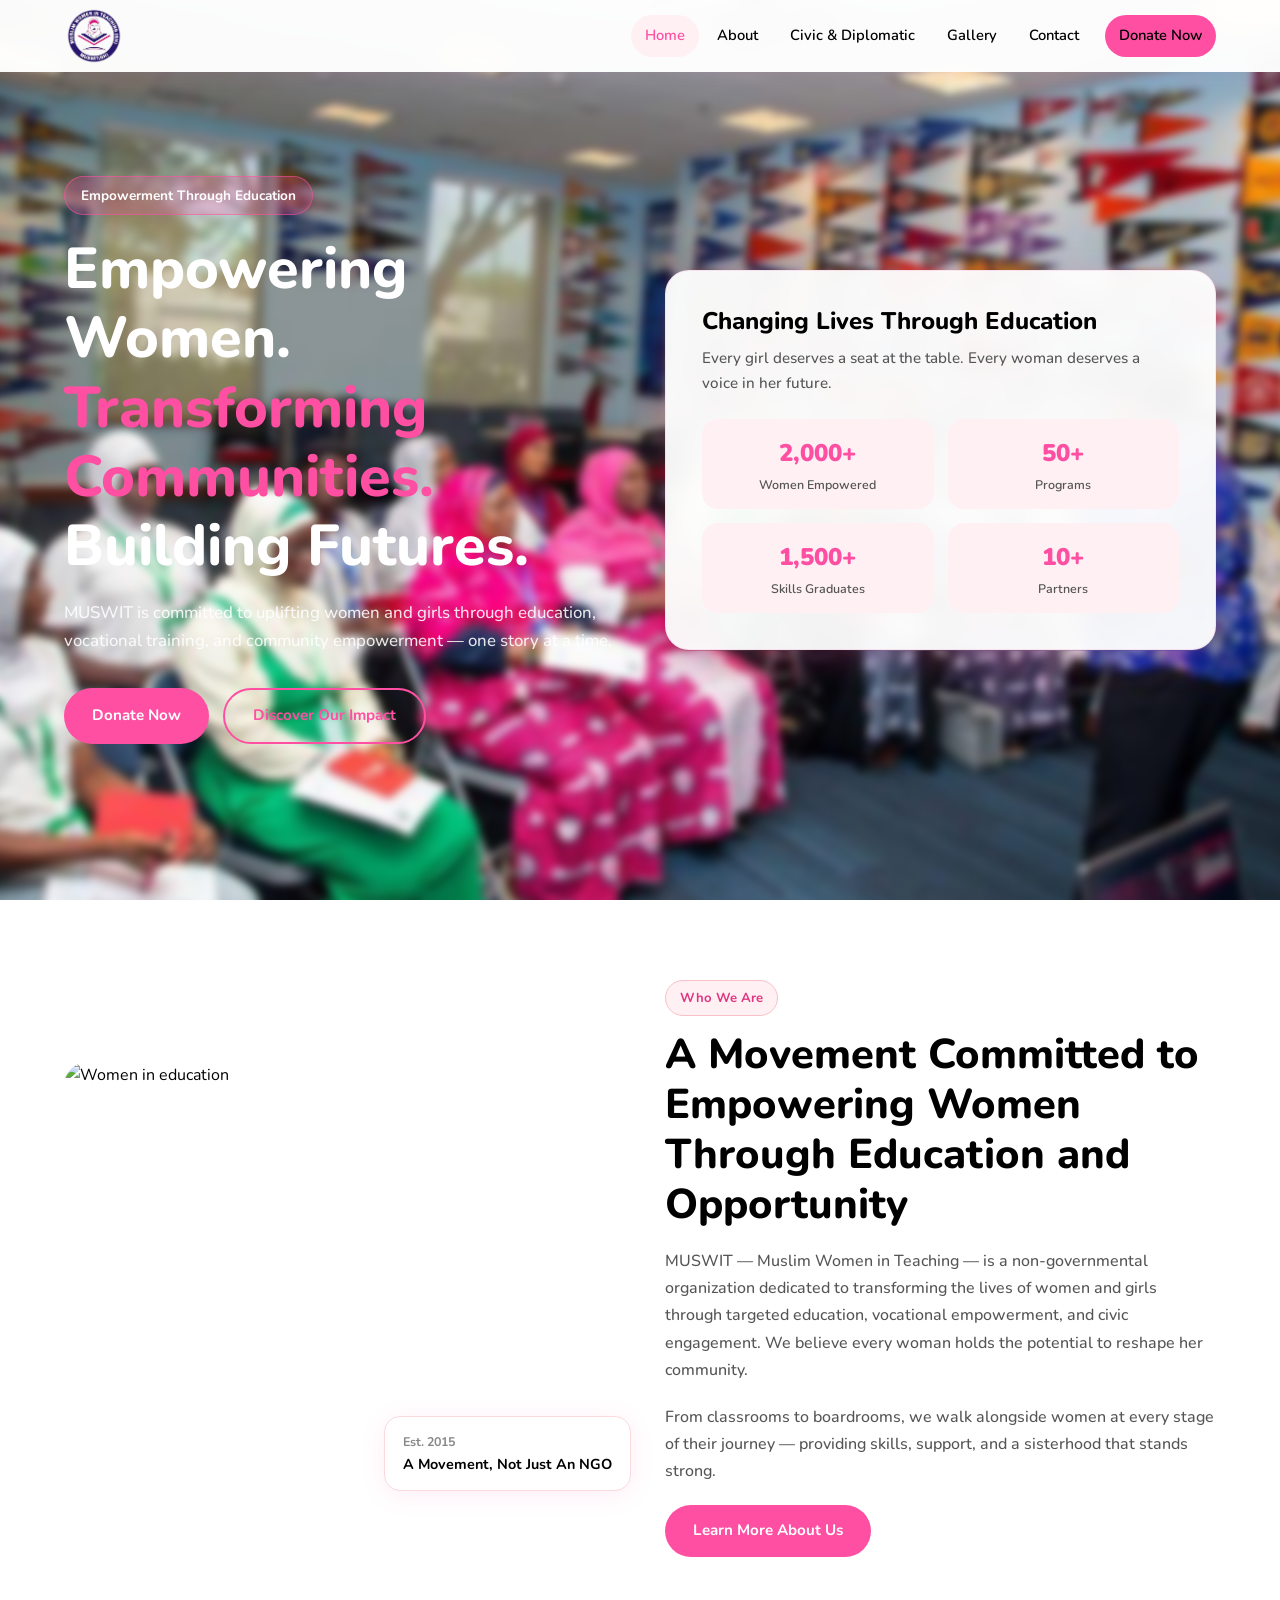
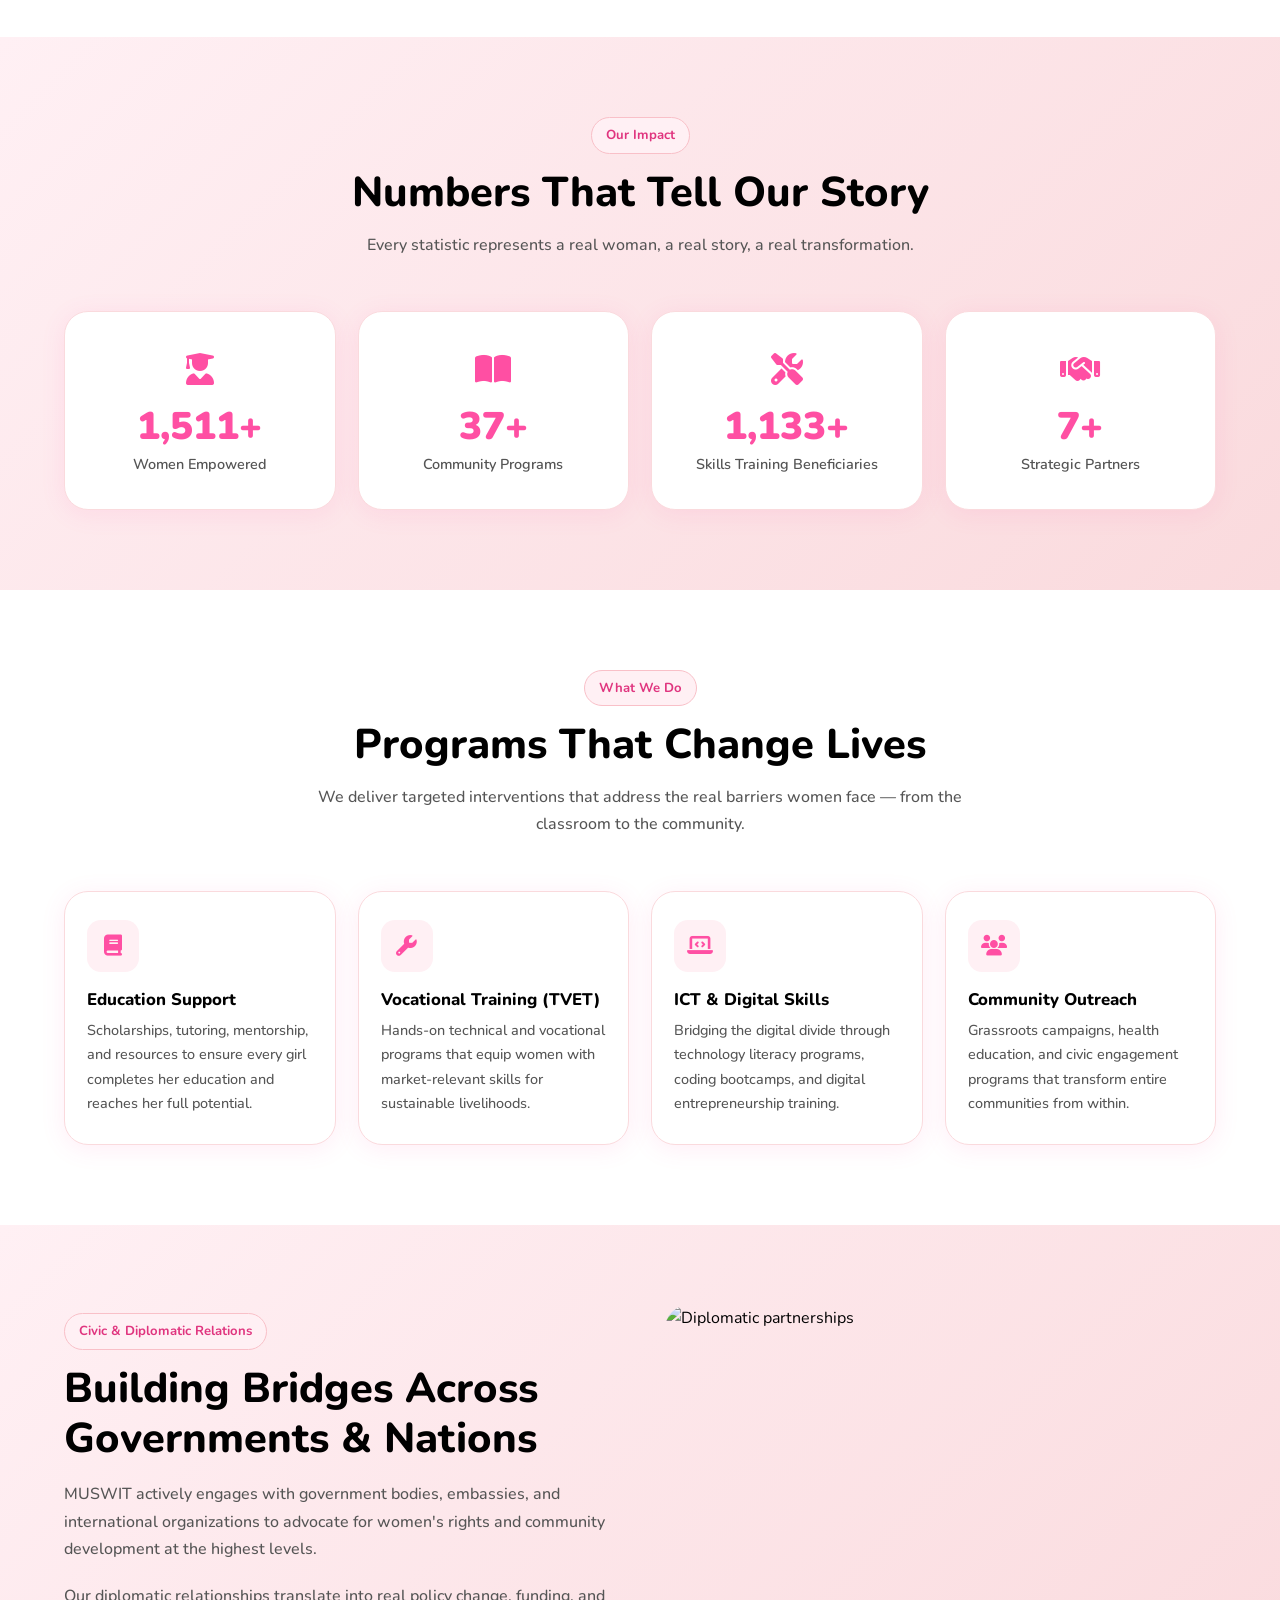
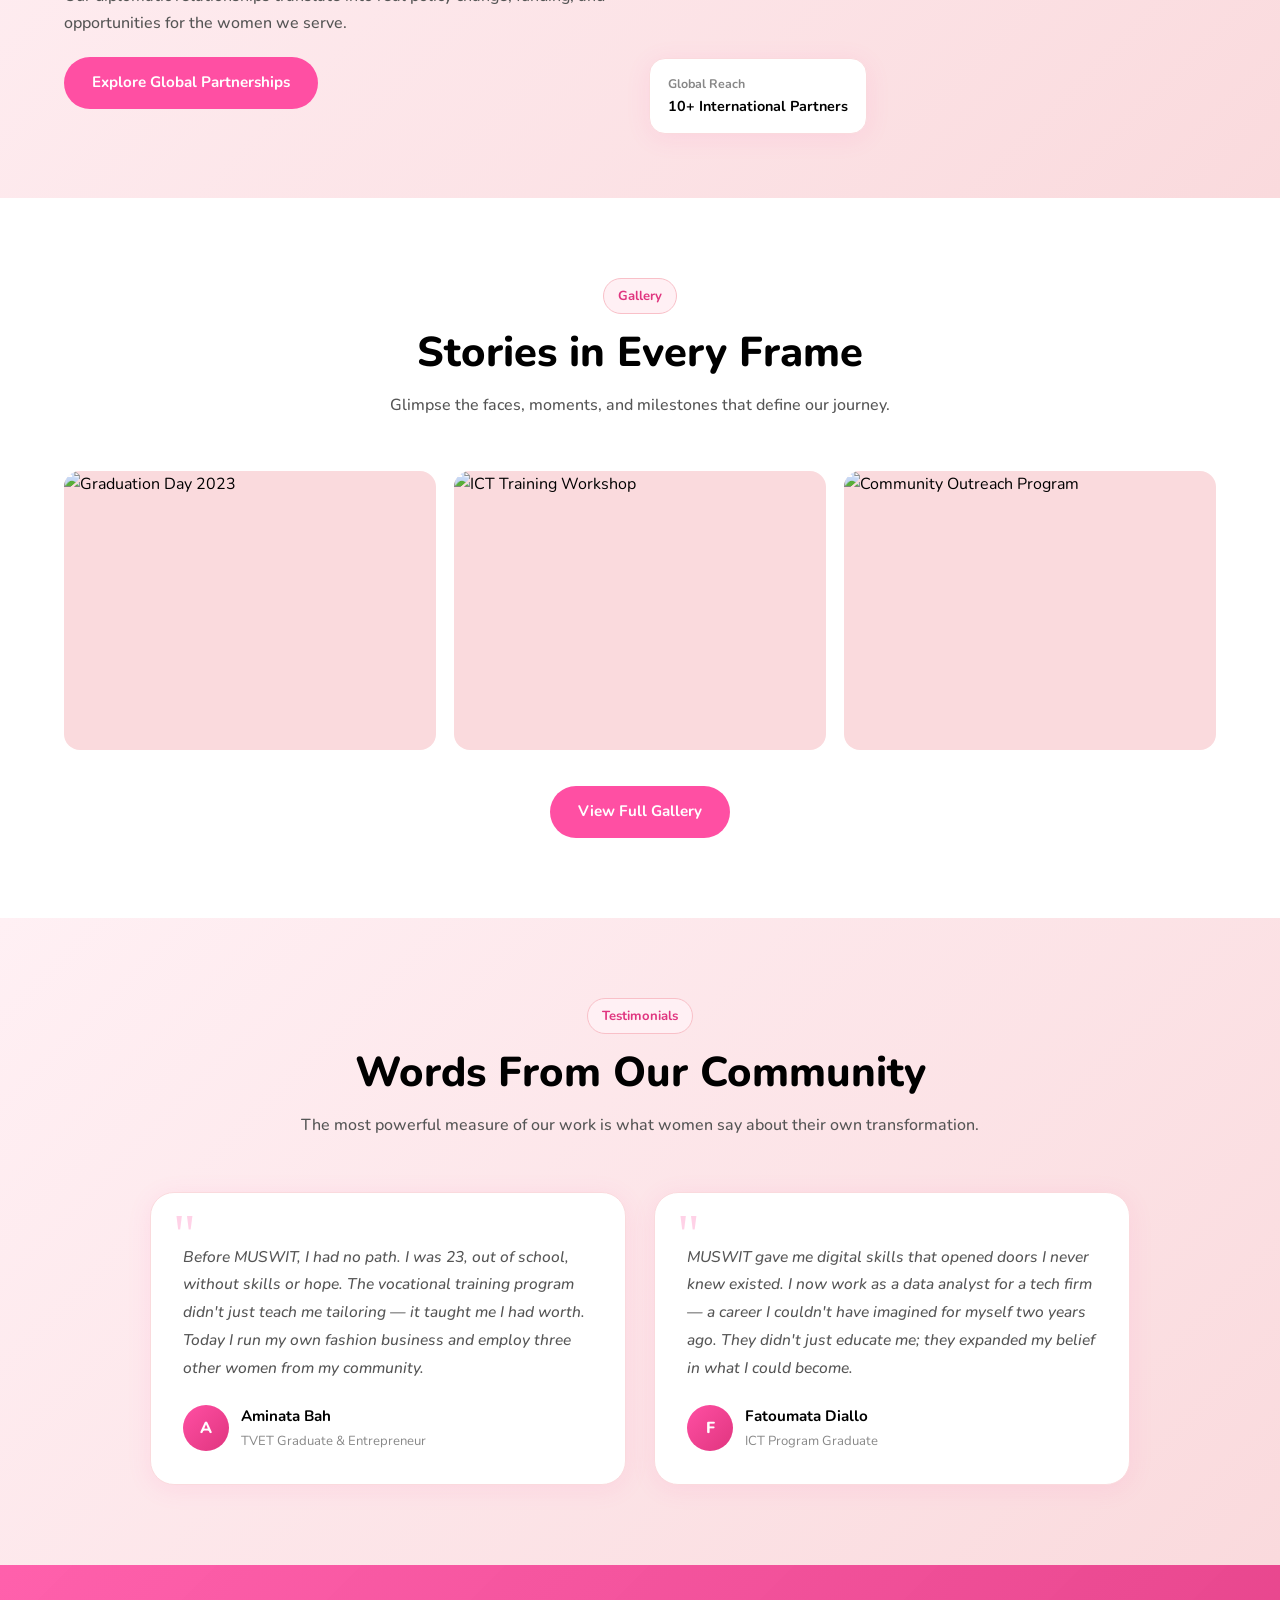
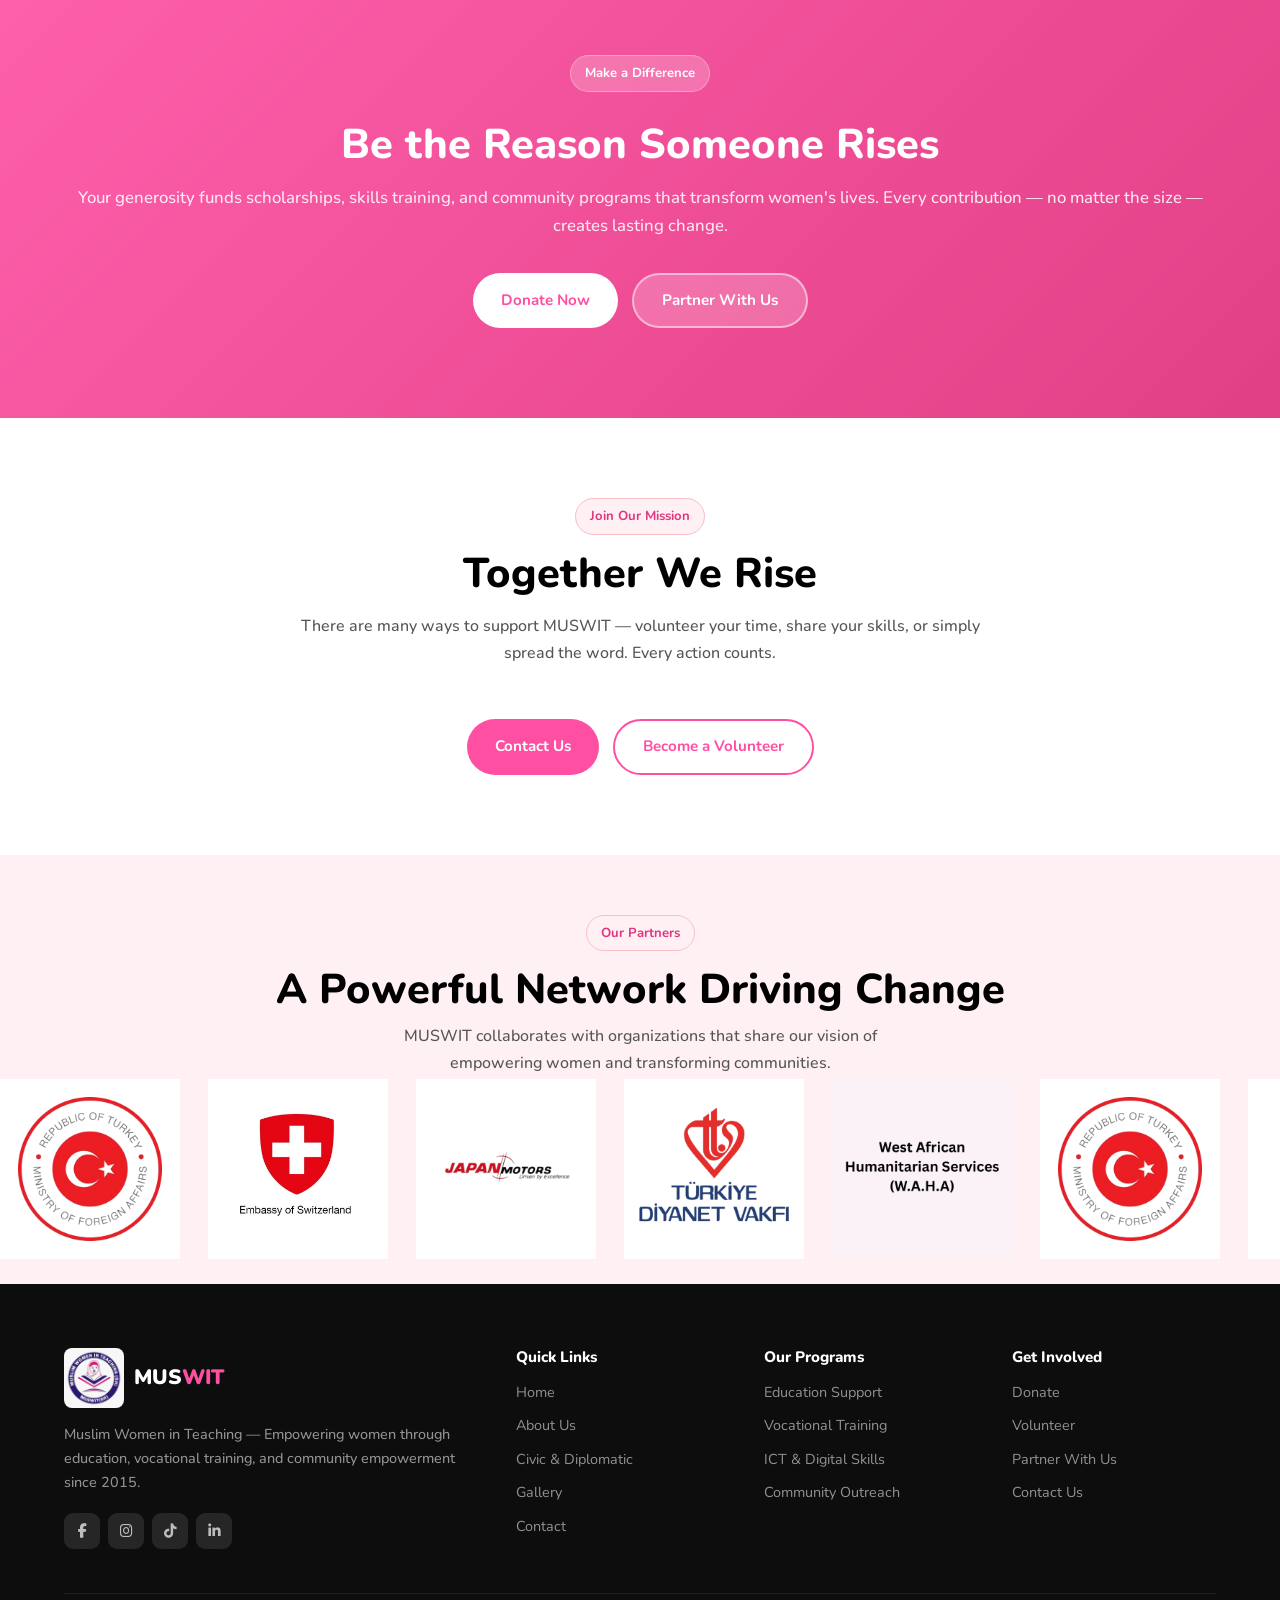
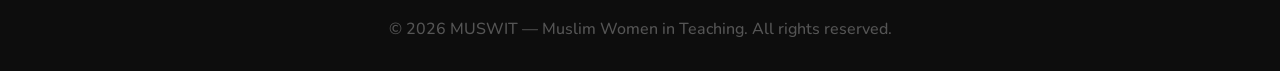
==== index.html @ b14e57ee "1111" ====
<!DOCTYPE html>
<html lang="en">
<head>
  <meta charset="UTF-8" />
  <meta name="viewport" content="width=device-width, initial-scale=1.0"/>
  <title>MUSWIT — Muslim Women in Teaching</title>
  <link rel="stylesheet" href="https://cdnjs.cloudflare.com/ajax/libs/font-awesome/6.5.0/css/all.min.css">
  <link href="https://fonts.googleapis.com/css2?family=Nunito:wght@400;500;600;700;800;900&display=swap" rel="stylesheet">
  <link rel="stylesheet" href="style.css" />
</head>
<body>

<!-- NAVBAR -->
<nav class="navbar">
  <a href="index.html" class="nav-logo">
       <span class="logo-icon"><img src="muswit_logo.png" style="height: 60px !important ;width: 60px !important;"></span>
  </a>
  <div class="nav-links">
    <a href="index.html" class="active">Home</a>
    <a href="about.html">About</a>
    <a href="civic.html">Civic &amp; Diplomatic</a>
    <a href="gallery.html">Gallery</a>
    <a href="contact.html">Contact</a>
    <a href="#donate" class="btn nav-donate">Donate Now</a>
  </div>
  <button class="hamburger" aria-label="Menu"><span></span><span></span><span></span></button>
</nav>
<div class="mobile-menu">
  <a href="index.html">Home</a>
  <a href="about.html">About</a>
  <a href="civic.html">Civic &amp; Diplomatic</a>
  <a href="gallery.html">Gallery</a>
  <a href="contact.html">Contact</a>
  <a href="#donate" class="btn">Donate Now</a>
</div>

<!-- HERO -->
<section class="hero">
  <div class="hero-slideshow">
    <div class="slide active" style="background-image:url('muswitgh pics (1).jpeg')"></div>
    <div class="slide" style="background-image:url('muswitgh pics (2).jpeg')"></div>
    <div class="slide" style="background-image:url('muswitgh pics (18).jpeg')"></div>
    <div class="slide" style="background-image:url('muswitgh pics (29).jpeg')"></div>
    <div class="slide" style="background-image:url('muswitgh pics (30).jpeg')"></div>
    <div class="slide" style="background-image:url('muswitgh pics (34).jpeg')"></div>
  </div>
  <div class="hero-content">
    <div class="hero-text">
      <div class="hero-badge">Empowerment Through Education</div>
      <h1 class="hero-title">Empowering Women.<br><span>Transforming Communities.</span><br>Building Futures.</h1>
      <p class="hero-subtitle">MUSWIT is committed to uplifting women and girls through education, vocational training, and community empowerment — one story at a time.</p>
      <div class="hero-buttons">
        <a href="#donate" class="btn">Donate Now</a>
        <a href="about.html" class="btn btn-outline">Discover Our Impact</a>
      </div>
    </div>
    <div class="hero-visual">
      <div class="hero-card">
        <h3>Changing Lives Through Education</h3>
        <p style="margin-top:10px;font-size:0.95rem;">Every girl deserves a seat at the table. Every woman deserves a voice in her future.</p>
        <div class="hero-stats">
          <div class="hero-stat">
            <div class="hero-stat-num">2,000+</div>
            <div class="hero-stat-label">Women Empowered</div>
          </div>
          <div class="hero-stat">
            <div class="hero-stat-num">50+</div>
            <div class="hero-stat-label">Programs</div>
          </div>
          <div class="hero-stat">
            <div class="hero-stat-num">1,500+</div>
            <div class="hero-stat-label">Skills Graduates</div>
          </div>
          <div class="hero-stat">
            <div class="hero-stat-num">10+</div>
            <div class="hero-stat-label">Partners</div>
          </div>
        </div>
      </div>
    </div>
  </div>
</section>

<!-- WHO WE ARE -->
<section class="section">
  <div class="who-grid">
    <div class="who-image-wrap">
      <img src="https://images.unsplash.com/photo-1607748862156-7c548e7e98f4?w=700&q=80" alt="Women in education" class="section-bg-img">
      <div class="who-float">
        <div>
          <div style="font-size:0.78rem;color:#888;">Est. 2015</div>
          <div style="font-size:0.9rem;color:#000;font-weight:700;">A Movement, Not Just An NGO</div>
        </div>
      </div>
    </div>
    <div class="who-text">
      <div class="section-tag">Who We Are</div>
      <h2>A Movement Committed to Empowering Women Through Education and Opportunity</h2>
      <p>MUSWIT — Muslim Women in Teaching — is a non-governmental organization dedicated to transforming the lives of women and girls through targeted education, vocational empowerment, and civic engagement. We believe every woman holds the potential to reshape her community.</p>
      <p>From classrooms to boardrooms, we walk alongside women at every stage of their journey — providing skills, support, and a sisterhood that stands strong.</p>
      <a href="about.html" class="btn">Learn More About Us</a>
    </div>
  </div>
</section>

<!-- IMPACT NUMBERS -->
<section class="section section-pink">
  <div class="section-header">
    <div class="section-tag">Our Impact</div>
    <h2>Numbers That Tell Our Story</h2>
    <p>Every statistic represents a real woman, a real story, a real transformation.</p>
  </div>
  <div class="impact-grid">
    <div class="impact-card">
      <div class="impact-icon"><i class="fas fa-user-graduate"></i></div>
      <div class="impact-num" data-count="2000" data-suffix="+">0+</div>
      <div class="impact-label">Women Empowered</div>
    </div>
    <div class="impact-card">
      <div class="impact-icon"><i class="fas fa-book-open"></i></div>
      <div class="impact-num" data-count="50" data-suffix="+">0+</div>
      <div class="impact-label">Community Programs</div>
    </div>
    <div class="impact-card">
      <div class="impact-icon"><i class="fas fa-tools"></i></div>
      <div class="impact-num" data-count="1500" data-suffix="+">0+</div>
      <div class="impact-label">Skills Training Beneficiaries</div>
    </div>
    <div class="impact-card">
      <div class="impact-icon"><i class="fas fa-handshake"></i></div>
      <div class="impact-num" data-count="10" data-suffix="+">0+</div>
      <div class="impact-label">Strategic Partners</div>
    </div>
  </div>
</section>

<!-- WHAT WE DO -->
<section class="section">
  <div class="section-header">
    <div class="section-tag">What We Do</div>
    <h2>Programs That Change Lives</h2>
    <p>We deliver targeted interventions that address the real barriers women face — from the classroom to the community.</p>
  </div>
  <div class="cards-grid">
    <div class="card">
      <div class="card-icon"><i class="fas fa-book"></i></div>
      <h3>Education Support</h3>
      <p>Scholarships, tutoring, mentorship, and resources to ensure every girl completes her education and reaches her full potential.</p>
    </div>
    <div class="card">
      <div class="card-icon"><i class="fas fa-wrench"></i></div>
      <h3>Vocational Training (TVET)</h3>
      <p>Hands-on technical and vocational programs that equip women with market-relevant skills for sustainable livelihoods.</p>
    </div>
    <div class="card">
      <div class="card-icon"><i class="fas fa-laptop-code"></i></div>
      <h3>ICT &amp; Digital Skills</h3>
      <p>Bridging the digital divide through technology literacy programs, coding bootcamps, and digital entrepreneurship training.</p>
    </div>
    <div class="card">
      <div class="card-icon"><i class="fas fa-users"></i></div>
      <h3>Community Outreach</h3>
      <p>Grassroots campaigns, health education, and civic engagement programs that transform entire communities from within.</p>
    </div>
  </div>
</section>

<!-- CIVIC PREVIEW -->
<section class="section section-pink">
  <div class="who-grid">
    <div class="who-text">
      <div class="section-tag">Civic &amp; Diplomatic Relations</div>
      <h2>Building Bridges Across Governments &amp; Nations</h2>
      <p>MUSWIT actively engages with government bodies, embassies, and international organizations to advocate for women's rights and community development at the highest levels.</p>
      <p>Our diplomatic relationships translate into real policy change, funding, and opportunities for the women we serve.</p>
      <a href="civic.html" class="btn">Explore Global Partnerships</a>
    </div>
    <div class="who-image-wrap">
      <img src="https://images.unsplash.com/photo-1529156069898-49953e39b3ac?w=700&q=80" alt="Diplomatic partnerships" class="section-bg-img">
      <div class="who-float" style="left:-16px;right:auto;">
        <div>
          <div style="font-size:0.78rem;color:#888;">Global Reach</div>
          <div style="font-size:0.9rem;color:#000;font-weight:700;">10+ International Partners</div>
        </div>
      </div>
    </div>
  </div>
</section>

<!-- GALLERY PREVIEW -->
<section class="section">
  <div class="section-header">
    <div class="section-tag">Gallery</div>
    <h2>Stories in Every Frame</h2>
    <p>Glimpse the faces, moments, and milestones that define our journey.</p>
  </div>
  <div class="gallery-grid" style="max-width:1200px;margin:0 auto 36px;">
    <div class="gallery-item" data-src="" data-caption="Graduation Day 2023">
      <img src="https://images.unsplash.com/photo-1524069290683-0457abfe42c3?w=600&q=80" alt="Graduation Day 2023">
      <div class="gallery-overlay"><i class="fas fa-search-plus"></i><span>Graduation Day 2023</span></div>
    </div>
    <div class="gallery-item" data-src="" data-caption="ICT Training Workshop">
      <img src="https://images.unsplash.com/photo-1531482615713-2afd69097998?w=600&q=80" alt="ICT Training Workshop">
      <div class="gallery-overlay"><i class="fas fa-search-plus"></i><span>ICT Training Workshop</span></div>
    </div>
    <div class="gallery-item" data-src="" data-caption="Community Outreach Program">
      <img src="https://images.unsplash.com/photo-1488521787991-ed7bbaae773c?w=600&q=80" alt="Community Outreach Program">
      <div class="gallery-overlay"><i class="fas fa-search-plus"></i><span>Community Outreach Program</span></div>
    </div>
  </div>
  <div style="text-align:center;">
    <a href="gallery.html" class="btn">View Full Gallery</a>
  </div>
</section>

<!-- TESTIMONIALS -->
<section class="section section-pink">
  <div class="section-header">
    <div class="section-tag">Testimonials</div>
    <h2>Words From Our Community</h2>
    <p>The most powerful measure of our work is what women say about their own transformation.</p>
  </div>
  <div class="testimonials-grid">
    <div class="testimonial-card">
      <div class="testimonial-quote">"</div>
      <p class="testimonial-text">Before MUSWIT, I had no path. I was 23, out of school, without skills or hope. The vocational training program didn't just teach me tailoring — it taught me I had worth. Today I run my own fashion business and employ three other women from my community.</p>
      <div class="testimonial-author">
        <div class="testimonial-avatar">A</div>
        <div>
          <div class="testimonial-name">Aminata Bah</div>
          <div class="testimonial-role">TVET Graduate &amp; Entrepreneur</div>
        </div>
      </div>
    </div>
    <div class="testimonial-card">
      <div class="testimonial-quote">"</div>
      <p class="testimonial-text">MUSWIT gave me digital skills that opened doors I never knew existed. I now work as a data analyst for a tech firm — a career I couldn't have imagined for myself two years ago. They didn't just educate me; they expanded my belief in what I could become.</p>
      <div class="testimonial-author">
        <div class="testimonial-avatar">F</div>
        <div>
          <div class="testimonial-name">Fatoumata Diallo</div>
          <div class="testimonial-role">ICT Program Graduate</div>
        </div>
      </div>
    </div>
  </div>
</section>

<!-- DONATION SECTION -->
<section class="donation-section" id="donate">
  <div class="container">
    <div class="section-tag" style="background:rgba(255,255,255,0.2);color:#fff;border-color:rgba(255,255,255,0.3);">Make a Difference</div>
    <h2 style="margin-top:14px;">Be the Reason Someone Rises</h2>
    <p>Your generosity funds scholarships, skills training, and community programs that transform women's lives. Every contribution — no matter the size — creates lasting change.</p>
    <div class="donation-buttons">
      <a href="#" class="btn btn-white">Donate Now</a>
      <a href="contact.html" class="btn" style="background:rgba(255,255,255,0.2);border:2px solid rgba(255,255,255,0.5);">Partner With Us</a>
    </div>
  </div>
</section>

<!-- CTA SECTION -->
<section class="section">
  <div class="section-header">
    <div class="section-tag">Join Our Mission</div>
    <h2>Together We Rise</h2>
    <p>There are many ways to support MUSWIT — volunteer your time, share your skills, or simply spread the word. Every action counts.</p>
  </div>
  <div style="display:flex;gap:14px;justify-content:center;flex-wrap:wrap;">
    <a href="contact.html" class="btn">Contact Us</a>
    <a href="contact.html" class="btn btn-outline">Become a Volunteer</a>
  </div>
</section>

<!-- PARTNERS -->
<section class="partners-section">
  
  <div class="partners-header">
    <div class="section-tag">
      Our Partners
    </div>

    <h2>A Powerful Network Driving Change</h2>

    <p>
      MUSWIT collaborates with organizations that share our vision of
      empowering women and transforming communities.
    </p>
  </div>

  
    <div class="carousel-track">
      

      <!-- Original Logos -->
<div class="partner-logo">
<img src="Republic of Turkey.png" alt="Republic of Turkey" style="border-radius:8px;"></div>

<div class="partner-logo">
<img src="Embassy of Switzerland.jpg" alt="Embassy of Switzerland" style="border-radius:8px;"></div>

<div class="partner-logo">
<img src="Japan Motors.png" alt="Japan Motors" style="border-radius:8px;"></div>

<div class="partner-logo">
<img src="Turkey Diner.png" alt="Turkey Diner" style="border-radius:8px;"></div>

<div class="partner-logo">
<img src="West African HA.png" alt="West African HA" style="border-radius:8px;"></div>

<!-- Duplicate Logos for Smooth Infinite Scroll -->
<div class="partner-logo">
<img src="Republic of Turkey.png" alt="Republic of Turkey" style="border-radius:8px;"></div>

<div class="partner-logo">
<img src="Embassy of Switzerland.jpg" alt="Embassy of Switzerland" style="border-radius:8px;"></div>

<div class="partner-logo">
<img src="Japan Motors.png" alt="Japan Motors" style="border-radius:8px;"></div>

<div class="partner-logo">
<img src="Turkey Diner.png" alt="Turkey Diner" style="border-radius:8px;"></div>

<div class="partner-logo">
<img src="West African HA.png" alt="West African HA" style="border-radius:8px;"></div>

</div>
</div>
</section>

<!-- FOOTER -->
<footer class="footer">
  <div class="footer-grid">
    <div class="footer-brand">
      <div class="footer-brand-logo">
                <span class="logo-icon"><img src="muswit logo1.jpeg" style="height: 60px !important ;width: 60px !important;"></span>
        <div class="footer-logo-text">MUS<span>WIT</span></div>
      </div>
      <p>Muslim Women in Teaching — Empowering women through education, vocational training, and community empowerment since 2015.</p>
      <div class="footer-socials">
        <a href="https://facebook.com/yourpage" class="footer-social-btn" aria-label="Facebook"><i class="fab fa-facebook-f"></i></a>
        <a href="https://instagram.com/yourpage" class="footer-social-btn" aria-label="Instagram"><i class="fab fa-instagram"></i></a>
        <a href="https://tiktok.com/@yourpage" class="footer-social-btn" aria-label="TikTok"><i class="fab fa-tiktok"></i></a>
        <a href="https://linkedin.com/company/yourpage" class="footer-social-btn" aria-label="LinkedIn"><i class="fab fa-linkedin-in"></i></a>
      </div>
    </div>
    <div class="footer-col">
      <h4>Quick Links</h4>
      <a href="index.html"></i>Home</a>
      <a href="about.html"></i>About Us</a>
      <a href="civic.html"></i>Civic &amp; Diplomatic</a>
      <a href="gallery.html"></i>Gallery</a>
      <a href="contact.html"></i>Contact</a>
    </div>
    <div class="footer-col">
      <h4>Our Programs</h4>
      <a href="#"></i>Education Support</a>
      <a href="#"></i>Vocational Training</a>
      <a href="#"></i>ICT &amp; Digital Skills</a>
      <a href="#"></i>Community Outreach</a>
    </div>
    <div class="footer-col">
      <h4>Get Involved</h4>
      <a href="#donate"></i>Donate</a>
      <a href="contact.html"></i>Volunteer</a>
      <a href="contact.html"></i>Partner With Us</a>
      <a href="contact.html"></i>Contact Us</a>
    </div>
  </div>
  <div class="footer-bottom">
    <p>&copy; 2026 MUSWIT — Muslim Women in Teaching. All rights reserved.</p>
  </div>
</footer>

<!-- LIGHTBOX -->
<div class="lightbox">
  <div class="lightbox-content">
    <button class="lightbox-close"><i class="fas fa-times"></i></button>
    <img class="lightbox-img" src="" alt="Gallery image">
    <div class="lightbox-caption"></div>
  </div>
</div>

<script src="script.js"></script>
</body>
</html>
---- style.css ----
@import url('https://fonts.googleapis.com/css2?family=Nunito:wght@400;500;600;700;800;900&display=swap');

/* ===== CSS VARIABLES ===== */
:root {
  --white: #FFFFFF;
  --pink-light: #FADADD;
  --pink-mid: #f9c0c8;
  --pink-main: #FF4FA3;
  --pink-dark: #e0357f;
  --pink-pale: #fff0f4;
  --black: #000000;
  --gray: #555555;
  --gray-light: #888888;
  --shadow: 0 4px 24px rgba(255, 79, 163, 0.10);
  --shadow-hover: 0 8px 36px rgba(255, 79, 163, 0.22);
  --radius: 16px;
  --radius-lg: 24px;
  --radius-full: 999px;
  --transition: all 0.3s cubic-bezier(0.4, 0, 0.2, 1);
}

/* ===== RESET ===== */
*, *::before, *::after { box-sizing: border-box; margin: 0; padding: 0; }
html { scroll-behavior: smooth; }
body {
  font-family: 'Nunito', sans-serif;
  color: var(--black);
  background: var(--white);
  line-height: 1.7;
  overflow-x: hidden;
}
img { max-width: 100%; display: block; }
a { text-decoration: none; color: inherit; }
ul { list-style: none; }

/* ===== TYPOGRAPHY ===== */
h1, h2, h3, h4, h5 { font-weight: 800; line-height: 1.2; }
h1 { font-size: clamp(2rem, 5vw, 3.6rem); }
h2 { font-size: clamp(1.6rem, 3.5vw, 2.6rem); }
h3 { font-size: clamp(1.1rem, 2vw, 1.5rem); }
p { font-size: 1rem; font-weight: 500; color: var(--gray); }

/* ===== BUTTONS ===== */
.btn {
  display: inline-flex;
  align-items: center;
  gap: 8px;
  padding: 13px 28px;
  background: var(--pink-main);
  color: #fff;
  font-family: 'Nunito', sans-serif;
  font-weight: 700;
  font-size: 0.95rem;
  border: none;
  border-radius: var(--radius-full);
  cursor: pointer;
  transition: var(--transition);
  text-decoration: none;
  white-space: nowrap;
}
.btn:hover { background: var(--pink-dark); transform: scale(1.04); box-shadow: 0 6px 24px rgba(255,79,163,.35); }
.btn-outline { background: transparent; border: 2px solid var(--pink-main); color: var(--pink-main); }
.btn-outline:hover { background: var(--pink-main); color: #fff; }
.btn-white { background: #fff; color: var(--pink-main); }
.btn-white:hover { background: var(--pink-light); color: var(--pink-dark); transform: scale(1.04); }

/* ===== NAVBAR ===== */
.navbar {
  position: fixed;
  top: 0; left: 0; right: 0;
  z-index: 1000;
  background: rgba(255,255,255,0.97);
  backdrop-filter: blur(14px);
  box-shadow: 0 2px 20px rgba(255,79,163,0.08);
  padding: 0 5%;
  height: 72px;
  display: flex;
  align-items: center;
  justify-content: space-between;
}
.nav-logo {
  display: flex;
  align-items: center;
  gap: 10px;
  text-decoration: none;
}
.nav-logo img { height: 48px; width: 48px; object-fit: contain; border-radius: 8px; }
.nav-logo-text { font-size: 1.3rem; font-weight: 900; color: var(--black); letter-spacing: -0.5px; }
.nav-links {
  display: flex;
  align-items: center;
  gap: 4px;
}
.nav-links a {
  padding: 8px 14px;
  font-weight: 600;
  font-size: 0.92rem;
  border-radius: var(--radius-full);
  transition: var(--transition);
  color: var(--black);
  white-space: nowrap;
}
.nav-links a:hover, .nav-links a.active { color: var(--pink-main); background: var(--pink-pale); }
.nav-donate { margin-left: 8px; }
.hamburger {
  display: none;
  flex-direction: column;
  gap: 5px;
  cursor: pointer;
  padding: 8px;
  border: none;
  background: none;
  z-index: 1001;
}
.hamburger span { width: 24px; height: 2.5px; background: var(--black); border-radius: 3px; transition: var(--transition); display: block; }
.hamburger.active span:nth-child(1) { transform: rotate(45deg) translate(5px, 5px); }
.hamburger.active span:nth-child(2) { opacity: 0; }
.hamburger.active span:nth-child(3) { transform: rotate(-45deg) translate(5px, -5px); }

/* ===== MOBILE MENU ===== */
.mobile-menu {
  display: none;
  position: fixed;
  top: 72px; left: 0; right: 0;
  background: #fff;
  padding: 20px 5% 28px;
  box-shadow: 0 8px 32px rgba(0,0,0,0.12);
  z-index: 998;
  flex-direction: column;
  gap: 6px;
  border-top: 1px solid var(--pink-light);
}
.mobile-menu.open { display: flex; }
.mobile-menu a {
  padding: 12px 16px;
  font-weight: 600;
  border-radius: var(--radius);
  transition: var(--transition);
  font-size: 1rem;
}
.mobile-menu a:hover { background: var(--pink-pale); color: var(--pink-main); }
.mobile-menu .btn { text-align: center; justify-content: center; margin-top: 8px; }

/* ===== HERO ===== */
.hero {
  min-height: 100vh;
  display: flex;
  align-items: center;
  padding: 100px 5% 80px;
  position: relative;
  overflow: hidden;
}
.hero-slideshow {
  position: absolute;
  inset: 0;
  z-index: 0;
}
.hero-slideshow .slide {
  position: absolute;
  inset: 0;
  background-size: cover;
  background-position: center;
  opacity: 0;
  filter: blur(4px);
  transform: scale(1.04);
  transition: opacity 1.2s ease;
}
.hero-slideshow .slide.active {
  opacity: 1;
}
.hero::before {
  content: '';
  position: absolute;
  inset: 0;
  background: linear-gradient(135deg, rgba(0,0,0,0.78) 0%, rgba(20,0,10,0.74) 50%, rgba(255,79,163,0.45) 100%);
}
.hero-content {
  max-width: 1200px;
  margin: 0 auto;
  display: grid;
  grid-template-columns: 1fr 1fr;
  align-items: center;
  gap: 50px;
  width: 100%;
  position: relative;
  z-index: 1;
}
.hero-text { animation: fadeInLeft 0.9s ease both; }
.hero-badge {
  display: inline-flex;
  align-items: center;
  gap: 8px;
  background: rgba(255,79,163,0.22);
  border: 1px solid rgba(255,79,163,0.55);
  color: #fff;
  padding: 7px 16px;
  border-radius: var(--radius-full);
  font-weight: 700;
  font-size: 0.85rem;
  margin-bottom: 20px;
}
.hero-title { margin-bottom: 18px; color: #fff; }
.hero-title span { color: var(--pink-main); }
.hero-subtitle { margin-bottom: 32px; font-size: 1.05rem; color: rgba(255,255,255,0.88); }
.hero-buttons { display: flex; gap: 14px; flex-wrap: wrap; }
.hero-visual { animation: fadeInRight 0.9s ease 0.2s both; }
.hero-card {
  background: rgba(255,255,255,0.95);
  backdrop-filter: blur(12px);
  border-radius: var(--radius-lg);
  padding: 36px;
  box-shadow: var(--shadow-hover);
  border: 1px solid rgba(255,79,163,0.12);
}
.hero-stats {
  display: grid;
  grid-template-columns: 1fr 1fr;
  gap: 14px;
  margin-top: 22px;
}
.hero-stat {
  background: var(--pink-pale);
  border-radius: var(--radius);
  padding: 14px;
  text-align: center;
}
.hero-stat-num { font-size: 1.5rem; font-weight: 900; color: var(--pink-main); }
.hero-stat-label { font-size: 0.78rem; font-weight: 600; color: var(--gray); }

/* ===== PAGE HERO (inner pages) ===== */
.page-hero {
  padding: 140px 5% 80px;
  text-align: center;
  position: relative;
  overflow: hidden;
  background: url('https://images.unsplash.com/photo-1607748862156-7c548e7e98f4?w=1600&q=80') center/cover no-repeat;
}
.page-hero::before {
  content: '';
  position: absolute;
  inset: 0;
  background: linear-gradient(135deg, rgba(255,255,255,0.9) 0%, rgba(253,218,221,0.85) 60%, rgba(255,79,163,0.2) 100%);
}
.page-hero > * { position: relative; z-index: 1; }
.page-hero-badge {
  display: inline-flex;
  align-items: center;
  gap: 8px;
  background: var(--pink-pale);
  border: 1px solid var(--pink-mid);
  color: var(--pink-dark);
  padding: 7px 16px;
  border-radius: var(--radius-full);
  font-weight: 700;
  font-size: 0.85rem;
  margin-bottom: 18px;
}
.page-hero h1 { margin-bottom: 14px; }
.page-hero p { font-size: 1.05rem; max-width: 580px; margin: 0 auto; }

/* ===== CIVIC PAGE HERO ===== */
.page-hero-civic {
  background-image: url('https://images.unsplash.com/photo-1529156069898-49953e39b3ac?w=1600&q=80');
}
/* ===== GALLERY PAGE HERO ===== */
.page-hero-gallery {
  background-image: url('https://images.unsplash.com/photo-1524069290683-0457abfe42c3?w=1600&q=80');
}
/* ===== CONTACT PAGE HERO ===== */
.page-hero-contact {
  background-image: url('https://images.unsplash.com/photo-1516321497487-e288fb19713f?w=1600&q=80');
}
/* ===== ABOUT PAGE HERO ===== */
.page-hero-about {
  background-image: url('https://images.unsplash.com/photo-1573497019940-1c28c88b4f3e?w=1600&q=80');
}

/* ===== SECTION BASE ===== */
.section { padding: 80px 5%; }
.section-pink {
  position: relative;
  overflow: hidden;
}
.section-pink::before {
  content: '';
  position: absolute;
  inset: 0;
  background: url('https://images.unsplash.com/photo-1490818387583-1baba5e638af?w=1600&q=60') center/cover no-repeat;
  opacity: 0.06;
}
.section-pink-solid { background: linear-gradient(135deg, var(--pink-pale) 0%, var(--pink-light) 100%); }
.section-pink-solid.section-pink::before { display: none; }
.section-pink { background: linear-gradient(135deg, var(--pink-pale) 0%, var(--pink-light) 100%); }
.section-header {
  text-align: center;
  max-width: 700px;
  margin: 0 auto 52px;
}
.section-tag {
  display: inline-flex;
  align-items: center;
  gap: 6px;
  background: var(--pink-pale);
  color: var(--pink-dark);
  padding: 6px 14px;
  border-radius: var(--radius-full);
  font-size: 0.82rem;
  font-weight: 700;
  margin-bottom: 14px;
  border: 1px solid var(--pink-mid);
}
.section-header h2 { margin-bottom: 14px; }
.container { max-width: 1200px; margin: 0 auto; }

/* ===== WHO WE ARE ===== */
.who-grid {
  display: grid;
  grid-template-columns: 1fr 1fr;
  gap: 50px;
  align-items: center;
  max-width: 1200px;
  margin: 0 auto;
}
.who-image-wrap { position: relative; }
.who-image-placeholder {
  width: 100%;
  aspect-ratio: 4/3;
  background: linear-gradient(135deg, var(--pink-light), var(--pink-mid));
  border-radius: var(--radius-lg);
  display: flex; align-items: center; justify-content: center;
  font-size: 3rem;
  overflow: hidden;
}
.who-image-placeholder img {
  width: 100%; height: 100%;
  object-fit: cover;
  border-radius: var(--radius-lg);
}
.section-bg-img {
  width: 100%;
  aspect-ratio: 4/3;
  object-fit: cover;
  border-radius: var(--radius-lg);
  display: block;
}
.who-float {
  position: absolute;
  bottom: -16px; right: -16px;
  background: #fff;
  border-radius: var(--radius);
  padding: 14px 18px;
  box-shadow: var(--shadow);
  display: flex; align-items: center; gap: 10px;
  font-weight: 700;
  font-size: 0.9rem;
  border: 1px solid var(--pink-light);
}
.who-float i { color: var(--pink-main); font-size: 1.3rem; }
.who-text .section-tag { justify-content: flex-start; }
.who-text h2 { margin-bottom: 18px; }
.who-text p { margin-bottom: 20px; }

/* ===== IMPACT GRID ===== */
.impact-grid {
  display: grid;
  grid-template-columns: repeat(4, 1fr);
  gap: 22px;
  max-width: 1200px;
  margin: 0 auto;
}
.impact-card {
  background: #fff;
  border-radius: var(--radius-lg);
  padding: 32px 20px;
  text-align: center;
  box-shadow: var(--shadow);
  transition: var(--transition);
  border: 1px solid var(--pink-light);
}
.impact-card:hover { transform: translateY(-6px); box-shadow: var(--shadow-hover); }
.impact-icon { font-size: 2rem; margin-bottom: 10px; color: var(--pink-main); }
.impact-icon i { font-size: 2rem; color: var(--pink-main); }
.impact-num { font-size: 2.4rem; font-weight: 900; color: var(--pink-main); line-height: 1; margin-bottom: 6px; }
.impact-label { font-weight: 600; color: var(--gray); font-size: 0.9rem; }

/* ===== CARDS GRID ===== */
.cards-grid {
  display: grid;
  grid-template-columns: repeat(4, 1fr);
  gap: 22px;
  max-width: 1200px;
  margin: 0 auto;
}
.card {
  background: #fff;
  border-radius: var(--radius-lg);
  padding: 28px 22px;
  box-shadow: var(--shadow);
  transition: var(--transition);
  border: 1px solid var(--pink-light);
  position: relative;
  overflow: hidden;
}
.card::before {
  content: '';
  position: absolute;
  top: 0; left: 0; right: 0;
  height: 4px;
  background: linear-gradient(90deg, var(--pink-main), var(--pink-dark));
  transform: scaleX(0);
  transition: var(--transition);
  transform-origin: left;
}
.card:hover { transform: translateY(-5px); box-shadow: var(--shadow-hover); }
.card:hover::before { transform: scaleX(1); }
.card-icon {
  width: 52px; height: 52px;
  background: var(--pink-pale);
  border-radius: 14px;
  display: flex; align-items: center; justify-content: center;
  font-size: 1.5rem;
  margin-bottom: 18px;
  transition: var(--transition);
  color: var(--pink-main);
}
.card-icon i { font-size: 1.3rem; color: var(--pink-main); }
.card:hover .card-icon { background: var(--pink-main); }
.card:hover .card-icon i { color: #fff; }
.card h3 { margin-bottom: 8px; font-size: 1.05rem; }
.card p { font-size: 0.9rem; }

/* ===== TESTIMONIALS ===== */
.testimonials-grid {
  display: grid;
  grid-template-columns: 1fr 1fr;
  gap: 28px;
  max-width: 980px;
  margin: 0 auto;
}
.testimonial-card {
  background: #fff;
  border-radius: var(--radius-lg);
  padding: 32px;
  box-shadow: var(--shadow);
  border: 1px solid var(--pink-light);
  position: relative;
}
.testimonial-quote {
  font-size: 3.5rem;
  line-height: 1;
  color: var(--pink-main);
  opacity: 0.25;
  position: absolute;
  top: 14px; left: 22px;
  font-family: Georgia, serif;
}
.testimonial-text {
  font-size: 0.97rem;
  font-style: italic;
  margin-bottom: 22px;
  margin-top: 18px;
  color: var(--gray);
  line-height: 1.8;
}
.testimonial-author { display: flex; align-items: center; gap: 12px; }
.testimonial-avatar {
  width: 46px; height: 46px;
  background: linear-gradient(135deg, var(--pink-main), var(--pink-dark));
  border-radius: 50%;
  display: flex; align-items: center; justify-content: center;
  color: #fff;
  font-weight: 800;
  font-size: 1rem;
  flex-shrink: 0;
}
.testimonial-name { font-weight: 700; font-size: 0.95rem; }
.testimonial-role { font-size: 0.82rem; color: var(--gray-light); }

/* ===== DONATION CTA ===== */
.donation-section {
  position: relative;
  padding: 90px 5%;
  text-align: center;
  overflow: hidden;
  background: url('https://images.unsplash.com/photo-1488521787991-ed7bbaae773c?w=1600&q=80') center/cover no-repeat;
}
.donation-section::before {
  content: '';
  position: absolute;
  inset: 0;
  background: linear-gradient(135deg, rgba(255,79,163,0.9) 0%, rgba(224,53,127,0.95) 100%);
}
.donation-section > * { position: relative; z-index: 1; }
.donation-section h2 { color: #fff; margin-bottom: 14px; }
.donation-section p { color: rgba(255,255,255,0.88); margin-bottom: 32px; font-size: 1.05rem; }
.donation-buttons { display: flex; gap: 14px; justify-content: center; flex-wrap: wrap; }

/* ===== PARTNERS CAROUSEL ===== */
.partner-logo{
  padding: 8px;
  border-radius: 10px;
}

.partner-logo img{
  border-radius: 8px;
}

.partners-section {
  padding: 60px 0;
  background: var(--pink-pale);
  overflow: hidden;
}
.partners-header { text-align: center; padding: 0 5%; margin-bottom: 36px; }
.partners-header h2 { margin-bottom: 8px; }
.partners-header p { max-width: 560px; margin: 0 auto; }
.carousel-wrapper { position: relative; overflow: hidden; }
.carousel-track {
  display: flex;
  gap: 28px;
  width: max-content;
  animation: carousel-scroll 28s linear infinite;
  padding: 10px 0;
}
/* Pause animation on hover */
.carousel-wrapper:hover .carousel-track{
  animation-play-state: paused;
}

/* Partner Logo - No Wrapper Box + Same Size */
.partner-logo{
  width: 180px;
  height: 90px;
  background: transparent;
  border-radius: 0;
  padding: 0;
  box-shadow: none;
  flex-shrink: 0;

  display: flex;
  align-items: center;
  justify-content: center;

  transition: var(--transition);
}

/* All logos same size */
.partner-logo img{
  width: 1600px;
  height: 700px;
  object-fit: contain;
}

/* Hover effect */
.partner-logo:hover{
  transform: scale(1.05);
}
}
.partner-logo i { font-size: 1.3rem; }
.partner-logo:hover { filter: grayscale(0); transform: scale(1.05); box-shadow: var(--shadow-hover); color: var(--pink-main); }
@keyframes carousel-scroll {
  0% { transform: translateX(0); }
  100% { transform: translateX(-50%); }

  
}

/* ===== FOOTER ===== */
.footer {
  background: #0d0d0d;
  color: #fff;
  padding: 64px 5% 28px;
}
.footer-grid {
  display: grid;
  grid-template-columns: 2fr 1fr 1fr 1fr;
  gap: 44px;
  max-width: 1200px;
  margin: 0 auto 44px;
}
.footer-brand-logo {
  display: flex;
  align-items: center;
  gap: 10px;
  margin-bottom: 14px;
}
.footer-brand-logo img { height: 48px; width: 48px; object-fit: contain; border-radius: 8px; }
.footer-logo-text { font-size: 1.3rem; font-weight: 900; color: #fff; }
.footer-logo-text span { color: var(--pink-main); }
.footer-brand p { color: rgba(255,255,255,0.55); font-size: 0.9rem; }
.footer-col h4 { font-size: 0.95rem; font-weight: 800; margin-bottom: 14px; color: #fff; }
.footer-col a { display: block; color: rgba(255,255,255,0.55); margin-bottom: 9px; font-size: 0.9rem; transition: var(--transition); }
.footer-col a:hover { color: var(--pink-main); padding-left: 4px; }
.footer-socials { display: flex; gap: 8px; margin-top: 18px; }
.footer-social-btn {
  width: 36px; height: 36px;
  background: rgba(255,255,255,0.1);
  border-radius: 9px;
  display: flex; align-items: center; justify-content: center;
  transition: var(--transition);
  font-size: 0.9rem;
  color: rgba(255,255,255,0.7);
}
.footer-social-btn:hover { background: var(--pink-main); color: #fff; transform: scale(1.1); }
.footer-bottom {
  border-top: 1px solid rgba(255,255,255,0.08);
  padding-top: 22px;
  text-align: center;
  color: rgba(255,255,255,0.35);
  font-size: 0.85rem;
  max-width: 1200px;
  margin: 0 auto;
}

/* ===== ABOUT VALUES ===== */
.value-grid {
  display: grid;
  grid-template-columns: repeat(3, 1fr);
  gap: 22px;
  max-width: 1200px;
  margin: 0 auto;
}
.value-card {
  background: #fff;
  border-radius: var(--radius-lg);
  padding: 28px 24px;
  box-shadow: var(--shadow);
  border: 1px solid var(--pink-light);
  transition: var(--transition);
}
.value-card:hover { transform: translateY(-5px); box-shadow: var(--shadow-hover); }
.value-card-icon { font-size: 1.5rem; margin-bottom: 12px; color: var(--pink-main); }
.value-card-icon i { font-size: 1.5rem; color: var(--pink-main); }
.value-card h3 { margin-bottom: 8px; font-size: 1.02rem; }

/* ===== TIMELINE ===== */
.timeline {
  max-width: 800px;
  margin: 0 auto;
  position: relative;
  padding: 10px 0;
}
.timeline::before {
  content: '';
  position: absolute;
  left: 50%;
  top: 0; bottom: 0;
  width: 2px;
  background: linear-gradient(to bottom, var(--pink-main), var(--pink-light));
  transform: translateX(-50%);
}
.timeline-item {
  display: grid;
  grid-template-columns: 1fr 60px 1fr;
  gap: 18px;
  margin-bottom: 36px;
  align-items: center;
}
.timeline-year {
  width: 58px; height: 58px;
  background: var(--pink-main);
  color: #fff;
  border-radius: 50%;
  display: flex; align-items: center; justify-content: center;
  font-weight: 800;
  font-size: 0.8rem;
  text-align: center;
  z-index: 1;
  box-shadow: 0 0 0 5px var(--pink-pale);
  justify-self: center;
}
.timeline-content {
  background: #fff;
  border-radius: var(--radius);
  padding: 18px 22px;
  box-shadow: var(--shadow);
  border: 1px solid var(--pink-light);
}
.timeline-content h4 { font-size: 0.95rem; margin-bottom: 5px; }
.timeline-content p { font-size: 0.87rem; }

/* ===== GALLERY ===== */
.gallery-grid {
  display: grid;
  grid-template-columns: repeat(3, 1fr);
  gap: 18px;
  max-width: 1200px;
  margin: 0 auto;
}
.gallery-item {
  position: relative;
  border-radius: var(--radius);
  overflow: hidden;
  aspect-ratio: 4/3;
  background: var(--pink-light);
  cursor: pointer;
}
.gallery-item img {
  width: 100%; height: 100%;
  object-fit: cover;
  transition: transform 0.4s ease;
  display: block;
}
.gallery-item-placeholder {
  width: 100%; height: 100%;
  display: flex; flex-direction: column; align-items: center; justify-content: center;
  gap: 10px;
  background: linear-gradient(135deg, var(--pink-pale), var(--pink-light));
  color: var(--gray-light);
}
.gallery-item-placeholder i { font-size: 2.5rem; color: var(--pink-mid); }
.gallery-item-placeholder span { font-size: 0.85rem; font-weight: 600; }
.gallery-overlay {
  position: absolute;
  inset: 0;
  background: rgba(255,79,163,0.75);
  display: flex; align-items: center; justify-content: center;
  flex-direction: column;
  gap: 8px;
  opacity: 0;
  transition: var(--transition);
}
.gallery-overlay i { font-size: 1.8rem; color: #fff; }
.gallery-overlay span { color: #fff; font-weight: 700; font-size: 0.88rem; text-align: center; padding: 0 12px; }
.gallery-item:hover .gallery-overlay { opacity: 1; }
.gallery-item:hover img { transform: scale(1.08); }

/* ===== GALLERY PAGE — UPLOAD-READY GRID ===== */
.gallery-full-grid {
  display: grid;
  grid-template-columns: repeat(3, 1fr);
  gap: 18px;
  max-width: 1200px;
  margin: 0 auto;
}
.gallery-item-large { grid-column: span 2; }
.gallery-upload-hint {
  background: var(--pink-pale);
  border: 2px dashed var(--pink-mid);
  border-radius: var(--radius);
  aspect-ratio: 4/3;
  display: flex; flex-direction: column; align-items: center; justify-content: center;
  gap: 10px;
  cursor: pointer;
  transition: var(--transition);
  color: var(--gray-light);
}
.gallery-upload-hint:hover { border-color: var(--pink-main); background: #fff; }
.gallery-upload-hint i { font-size: 2.2rem; color: var(--pink-mid); }

/* ===== GALLERY FILTERS ===== */
.gallery-filters {
  display: flex;
  gap: 10px;
  justify-content: center;
  flex-wrap: wrap;
  margin-bottom: 44px;
}
.filter-btn {
  padding: 9px 22px;
  border-radius: var(--radius-full);
  border: 2px solid var(--pink-light);
  background: #fff;
  color: var(--gray);
  font-family: 'Nunito', sans-serif;
  font-weight: 700;
  font-size: 0.88rem;
  cursor: pointer;
  transition: var(--transition);
  display: inline-flex;
  align-items: center;
  gap: 6px;
}
.filter-btn:hover, .filter-btn.active { background: var(--pink-main); border-color: var(--pink-main); color: #fff; }
.gallery-item.hidden { display: none !important; }

/* ===== LIGHTBOX ===== */
.lightbox {
  display: none;
  position: fixed;
  inset: 0;
  background: rgba(0,0,0,0.94);
  z-index: 9999;
  align-items: center;
  justify-content: center;
  padding: 20px;
}
.lightbox.active { display: flex; }
.lightbox-content {
  position: relative;
  max-width: min(90vw, 900px);
  max-height: 85vh;
  background: #fff;
  border-radius: var(--radius-lg);
  overflow: hidden;
  display: flex;
  flex-direction: column;
  align-items: center;
}
.lightbox-img {
  max-width: 100%;
  max-height: 70vh;
  object-fit: contain;
  display: block;
}
.lightbox-placeholder {
  width: 360px; max-width: 80vw;
  height: 260px;
  display: flex; align-items: center; justify-content: center;
  background: var(--pink-pale);
  font-size: 5rem;
}
.lightbox-close {
  position: absolute;
  top: 12px; right: 14px;
  color: var(--gray);
  font-size: 1.4rem;
  cursor: pointer;
  background: rgba(255,255,255,0.9);
  border: none;
  width: 34px; height: 34px;
  border-radius: 50%;
  display: flex; align-items: center; justify-content: center;
  z-index: 2;
  transition: var(--transition);
}
.lightbox-close:hover { background: var(--pink-main); color: #fff; }
.lightbox-caption {
  padding: 14px 24px;
  color: var(--gray);
  font-weight: 700;
  font-size: 0.9rem;
  text-align: center;
  border-top: 1px solid var(--pink-light);
  width: 100%;
}

/* ===== CONTACT ===== */
.contact-grid {
  display: grid;
  grid-template-columns: 1fr 1.5fr;
  gap: 44px;
  max-width: 1080px;
  margin: 0 auto;
  align-items: start;
}
.contact-info-card {
  background: var(--pink-pale);
  border-radius: var(--radius-lg);
  padding: 36px;
  border: 1px solid var(--pink-mid);
}
.contact-item { display: flex; align-items: flex-start; gap: 14px; margin-bottom: 24px; }
.contact-icon {
  width: 42px; height: 42px;
  background: var(--pink-main);
  border-radius: 11px;
  display: flex; align-items: center; justify-content: center;
  color: #fff;
  font-size: 1rem;
  flex-shrink: 0;
}
.contact-item h4 { font-size: 0.85rem; color: var(--gray-light); margin-bottom: 3px; font-weight: 700; }
.contact-item p { font-size: 0.92rem; color: var(--black); font-weight: 500; }
.contact-form {
  background: #fff;
  border-radius: var(--radius-lg);
  padding: 36px;
  box-shadow: var(--shadow);
  border: 1px solid var(--pink-light);
}
.form-group { margin-bottom: 18px; }
.form-row { display: grid; grid-template-columns: 1fr 1fr; gap: 14px; }
label { display: block; font-weight: 700; font-size: 0.88rem; margin-bottom: 5px; }
input, select, textarea {
  width: 100%;
  padding: 11px 14px;
  border: 2px solid var(--pink-light);
  border-radius: var(--radius);
  font-family: 'Nunito', sans-serif;
  font-size: 0.93rem;
  transition: var(--transition);
  color: var(--black);
  background: #fff;
}
input:focus, select:focus, textarea:focus { outline: none; border-color: var(--pink-main); box-shadow: 0 0 0 3px rgba(255,79,163,0.1); }
input.error, select.error, textarea.error { border-color: #e53e3e; }
.error-msg { color: #e53e3e; font-size: 0.78rem; font-weight: 600; margin-top: 3px; display: none; }
.error-msg.show { display: block; }
textarea { resize: vertical; min-height: 120px; }
.map-wrap {
  max-width: 1080px;
  margin: 44px auto 0;
  border-radius: var(--radius-lg);
  overflow: hidden;
  box-shadow: var(--shadow);
  border: 2px solid var(--pink-light);
}

/* ===== CIVIC CARDS ===== */
.civic-grid {
  display: grid;
  grid-template-columns: repeat(3, 1fr);
  gap: 22px;
  max-width: 1200px;
  margin: 0 auto;
}
.civic-card {
  background: #fff;
  border-radius: var(--radius-lg);
  padding: 28px;
  box-shadow: var(--shadow);
  border: 1px solid var(--pink-light);
  transition: var(--transition);
}
.civic-card:hover { transform: translateY(-5px); box-shadow: var(--shadow-hover); }
.civic-card-icon { font-size: 1.8rem; margin-bottom: 14px; color: var(--pink-main); }
.civic-card-icon i { font-size: 1.8rem; color: var(--pink-main); }
.civic-card h3 { margin-bottom: 10px; font-size: 1rem; }

/* ===== ANIMATIONS ===== */
@keyframes fadeInLeft {
  from { opacity: 0; transform: translateX(-36px); }
  to { opacity: 1; transform: translateX(0); }
}
@keyframes fadeInRight {
  from { opacity: 0; transform: translateX(36px); }
  to { opacity: 1; transform: translateX(0); }
}
@keyframes fadeInUp {
  from { opacity: 0; transform: translateY(28px); }
  to { opacity: 1; transform: translateY(0); }
}

/* ===== RESPONSIVE ===== */
@media (max-width: 1100px) {
  .cards-grid { grid-template-columns: repeat(2, 1fr); }
  .impact-grid { grid-template-columns: repeat(2, 1fr); }
  .footer-grid { grid-template-columns: 1fr 1fr; gap: 32px; }
  .civic-grid { grid-template-columns: repeat(2, 1fr); }
}

@media (max-width: 900px) {
  .who-grid { grid-template-columns: 1fr; gap: 32px; }
  .testimonials-grid { grid-template-columns: 1fr; }
  .contact-grid { grid-template-columns: 1fr; }
  .value-grid { grid-template-columns: repeat(2, 1fr); }
  .gallery-grid { grid-template-columns: repeat(2, 1fr); }
  .gallery-full-grid { grid-template-columns: repeat(2, 1fr); }
  .gallery-item-large { grid-column: span 2; }
}

@media (max-width: 768px) {
  /* NAVBAR */
  .nav-links, .nav-donate { display: none !important; }
  .hamburger { display: flex; }
  
  /* HERO */
  .hero { padding: 90px 5% 60px; min-height: auto; }
  .hero-content { grid-template-columns: 1fr; gap: 32px; }
  .hero-visual { display: none; }
  .hero-title { font-size: clamp(1.8rem, 6vw, 2.6rem); }
  .hero-buttons { flex-direction: column; width: 100%; }
  .hero-buttons .btn { justify-content: center; }
  
  /* SECTIONS */
  .section { padding: 60px 5%; }
  
  /* PAGE HERO */
  .page-hero { padding: 110px 5% 60px; }
  
  /* GRIDS */
  .cards-grid { grid-template-columns: 1fr; }
  .impact-grid { grid-template-columns: 1fr 1fr; }
  .value-grid { grid-template-columns: 1fr; }
  .civic-grid { grid-template-columns: 1fr; }
  .gallery-grid { grid-template-columns: 1fr; }
  .gallery-full-grid { grid-template-columns: 1fr; }
  .gallery-item-large { grid-column: span 1; }
  
  /* FOOTER */
  .footer-grid { grid-template-columns: 1fr; gap: 28px; }
  
  /* TIMELINE */
  .timeline::before { left: 28px; }
  .timeline-item { grid-template-columns: 58px 1fr; gap: 14px; }
  .timeline-item:nth-child(even) .timeline-content { grid-column: 2; }
  .timeline-item:nth-child(even) .timeline-year { grid-column: 1; }
  .timeline-item .timeline-empty,
  .timeline-item:nth-child(even) .timeline-empty { display: none; }
  .timeline-year { justify-self: start; }
  
  /* FORM */
  .form-row { grid-template-columns: 1fr; }
  
  /* CONTACT */
  .who-float { display: none; }
  
  /* FILTER BUTTONS */
  .gallery-filters { gap: 8px; }
  .filter-btn { padding: 7px 14px; font-size: 0.82rem; }
}

@media (max-width: 480px) {
  h1 { font-size: 1.9rem; }
  h2 { font-size: 1.5rem; }
  .impact-grid { grid-template-columns: 1fr 1fr; }
  .btn { padding: 11px 22px; font-size: 0.9rem; }
  .hero-badge { font-size: 0.78rem; padding: 6px 12px; }
  .section-tag { font-size: 0.78rem; }
  .donation-buttons { flex-direction: column; align-items: center; }
  .donation-buttons .btn { width: 100%; max-width: 280px; justify-content: center; }
  .contact-info-card { padding: 24px 20px; }
  .contact-form { padding: 24px 20px; }
}
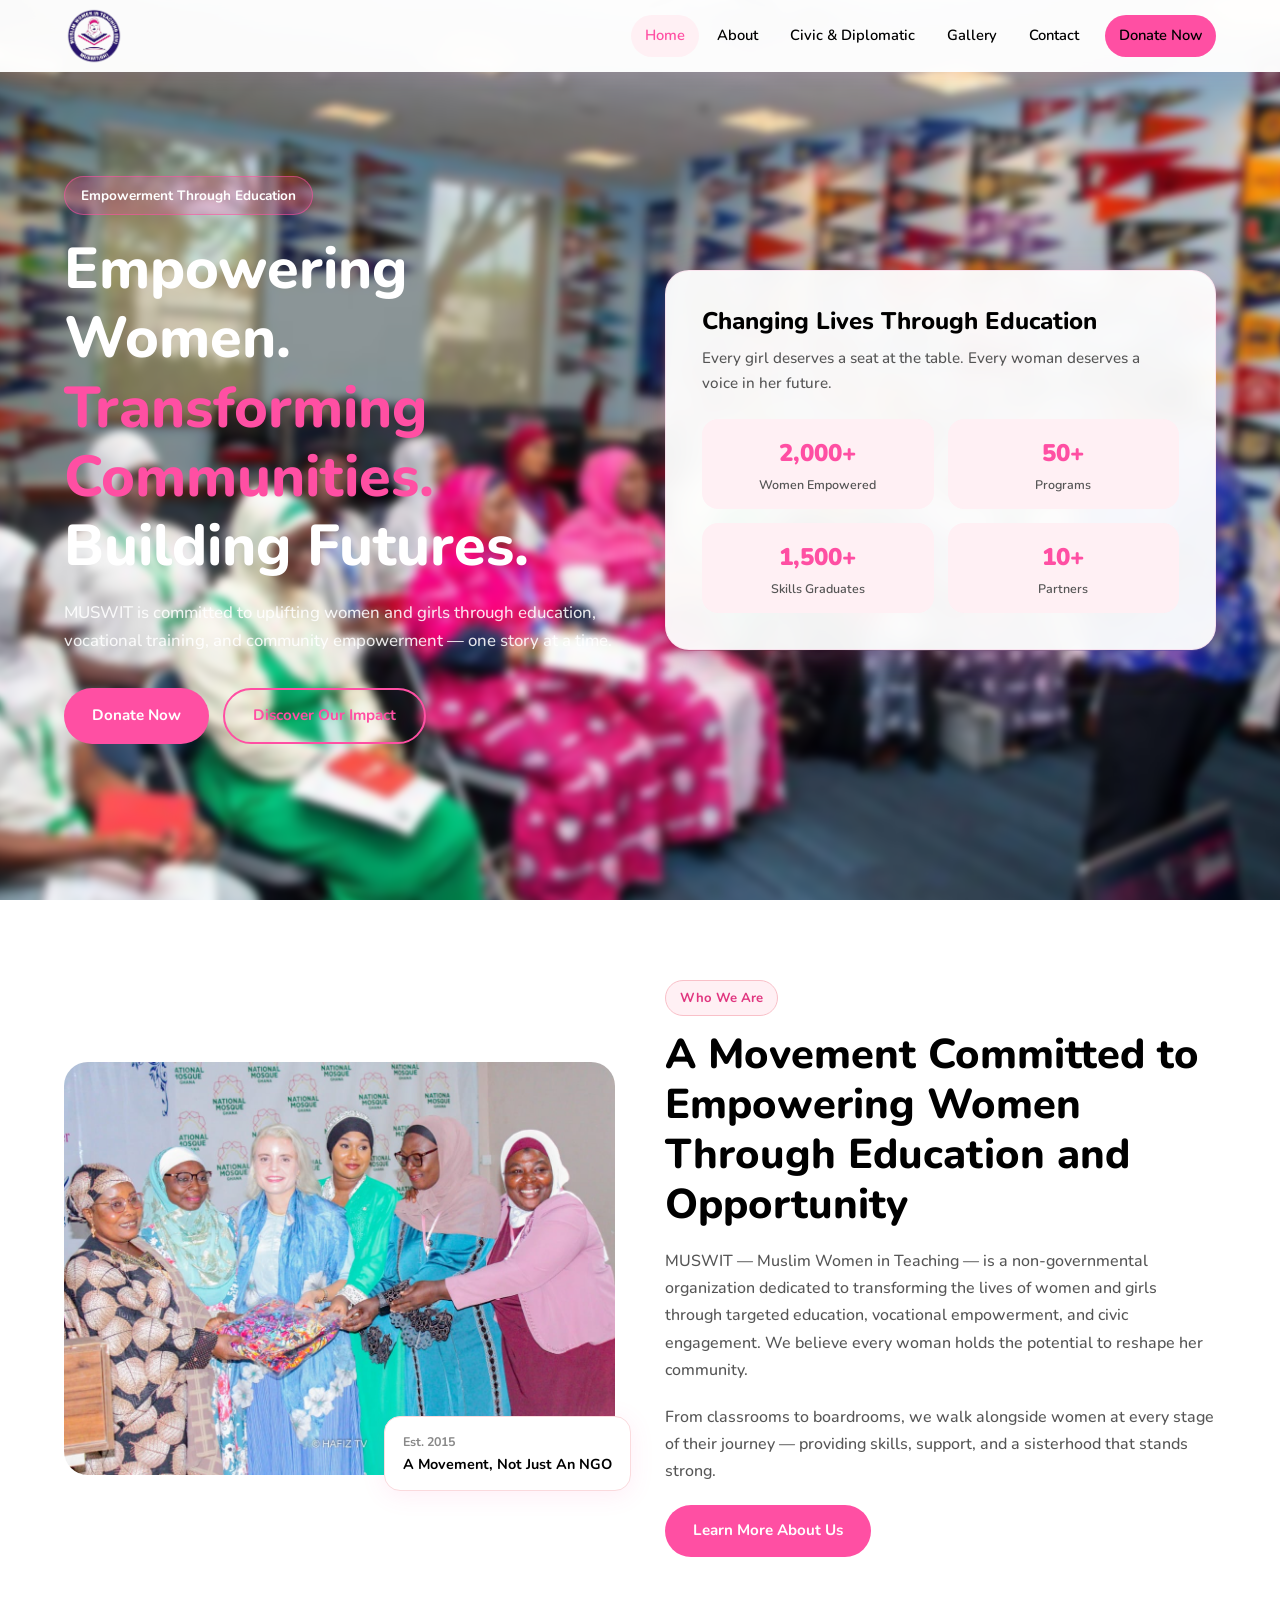
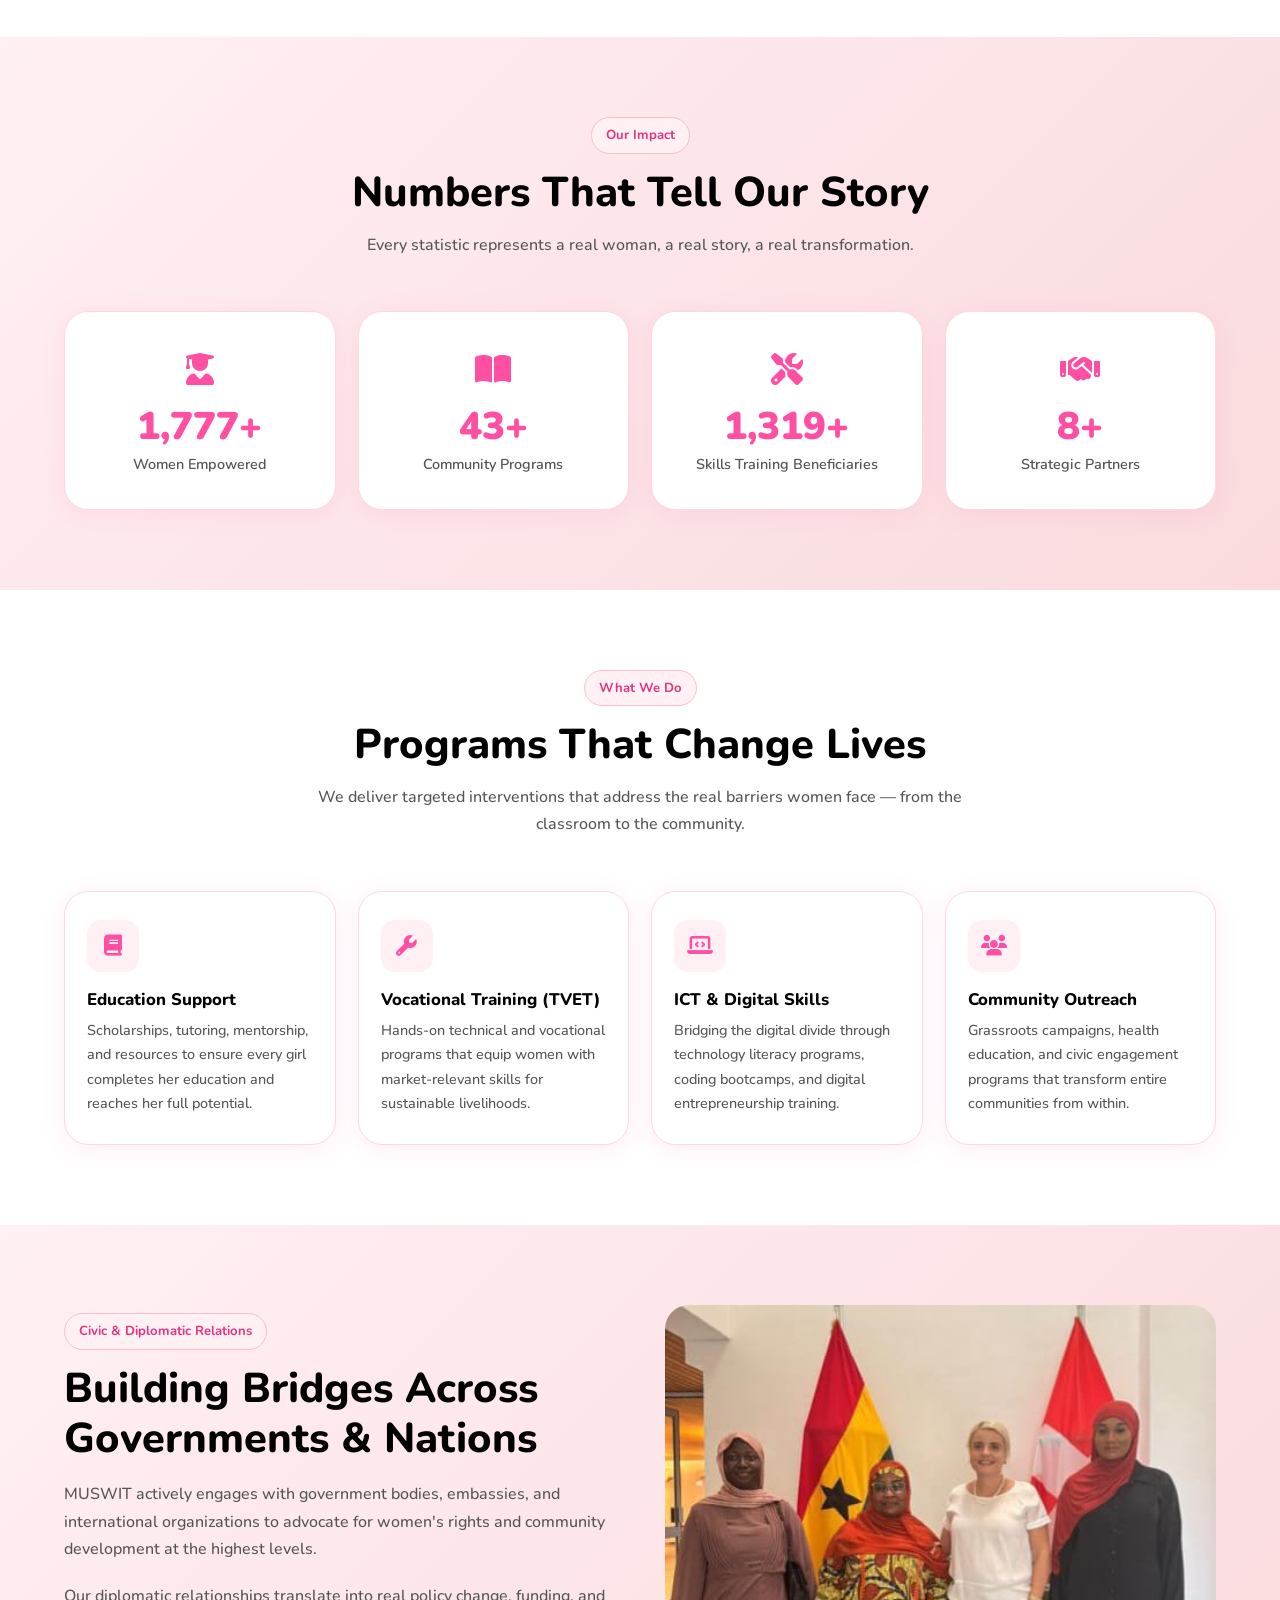
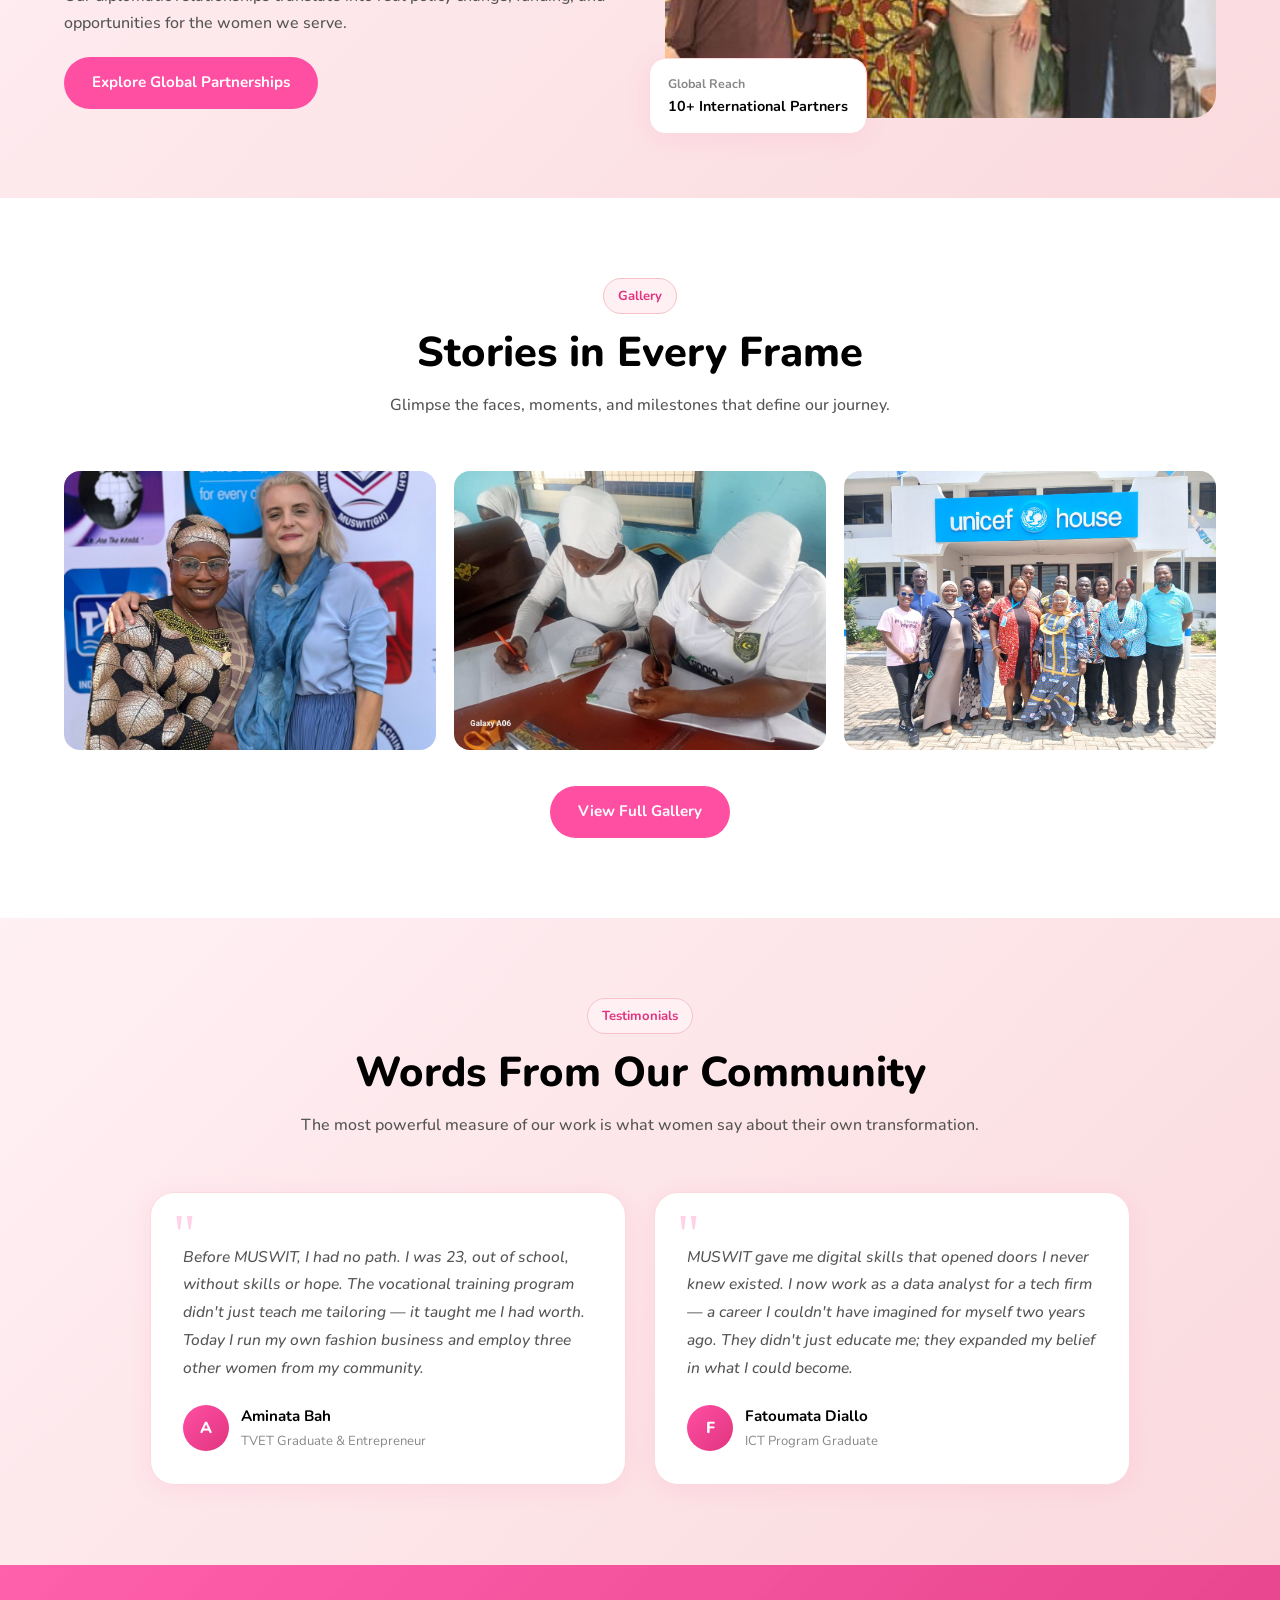
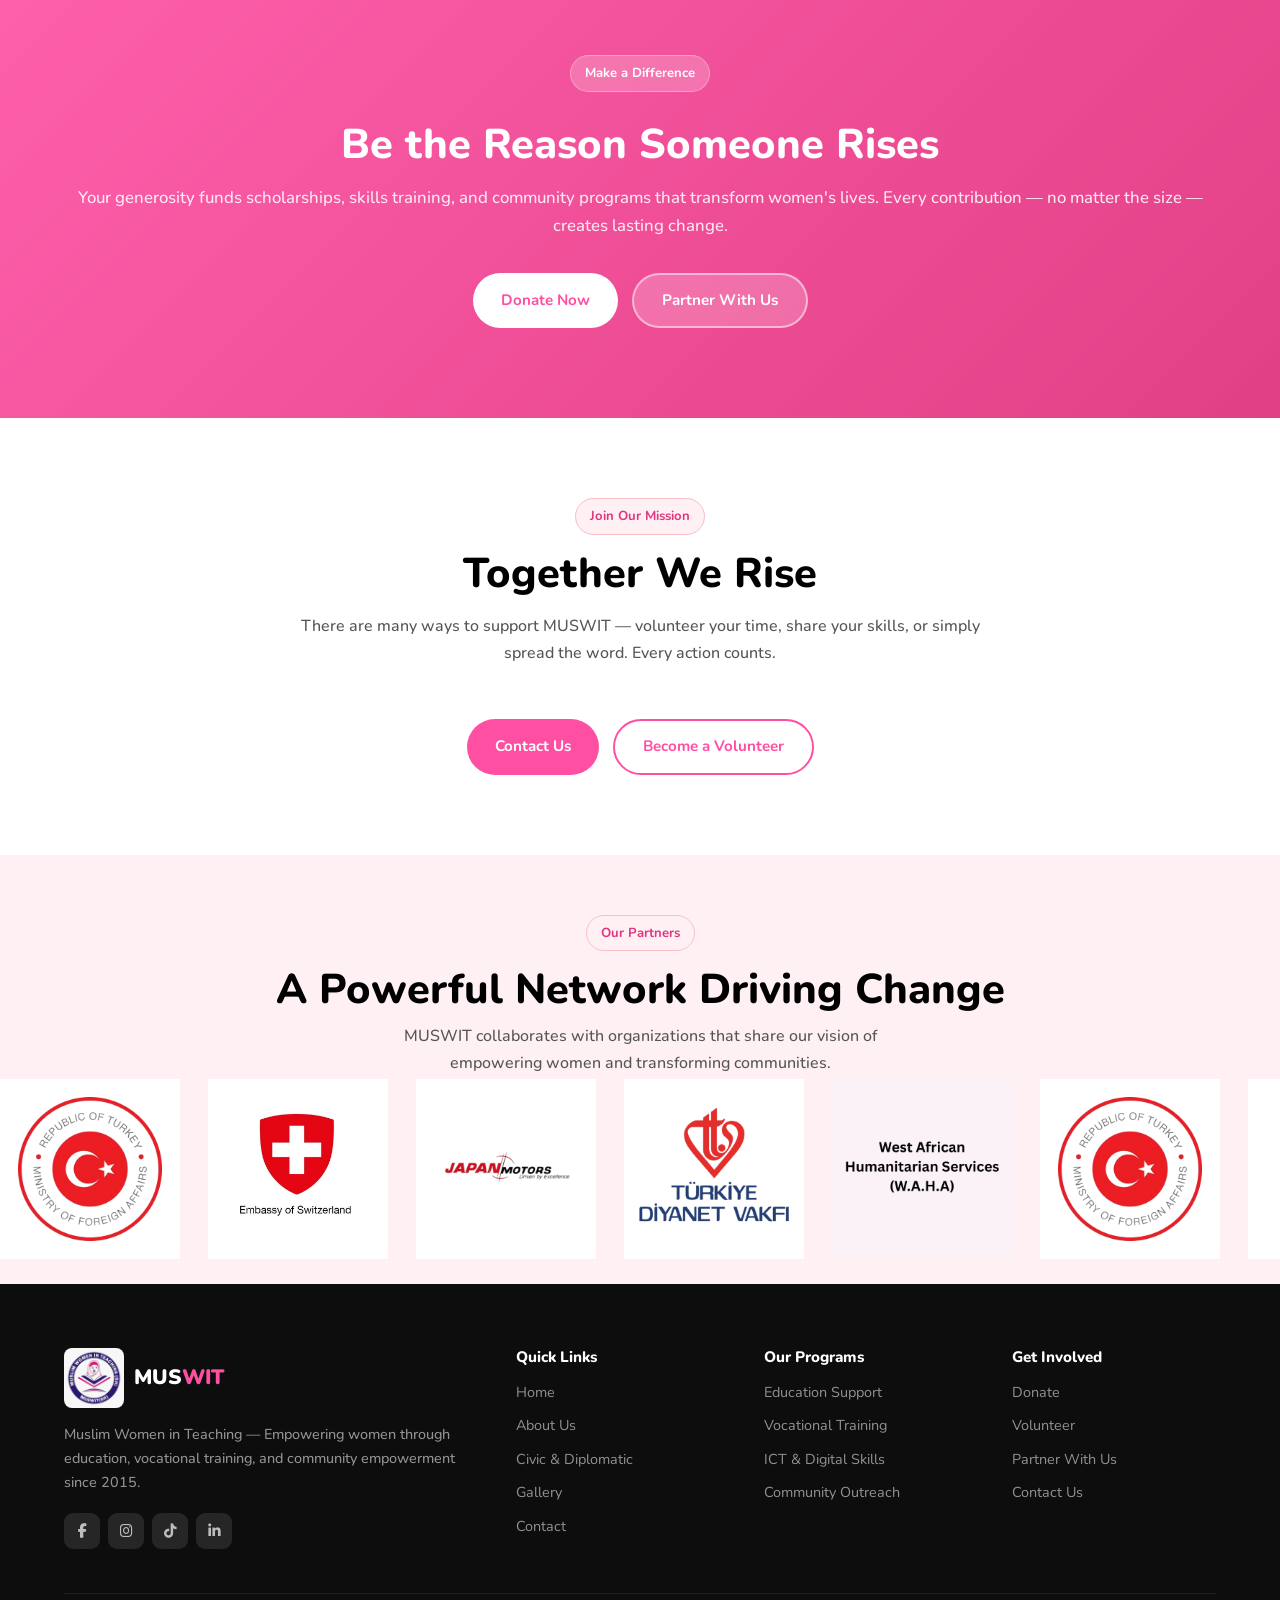
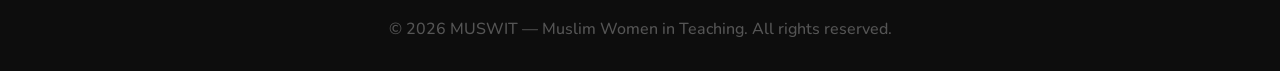
==== commit 18e69ef9: "Home Gallery" ====
--- a/index.html
+++ b/index.html
@@ -85,7 +85,7 @@
 <section class="section">
   <div class="who-grid">
     <div class="who-image-wrap">
-      <img src="https://images.unsplash.com/photo-1607748862156-7c548e7e98f4?w=700&q=80" alt="Women in education" class="section-bg-img">
+      <img src="muswitgh pics (34).jpeg" alt="Women in education" class="section-bg-img">
       <div class="who-float">
         <div>
           <div style="font-size:0.78rem;color:#888;">Est. 2015</div>
@@ -176,7 +176,7 @@
       <a href="civic.html" class="btn">Explore Global Partnerships</a>
     </div>
     <div class="who-image-wrap">
-      <img src="https://images.unsplash.com/photo-1529156069898-49953e39b3ac?w=700&q=80" alt="Diplomatic partnerships" class="section-bg-img">
+      <img src="muswitgh pics (4).jpeg" alt="Diplomatic partnerships" class="section-bg-img">
       <div class="who-float" style="left:-16px;right:auto;">
         <div>
           <div style="font-size:0.78rem;color:#888;">Global Reach</div>
@@ -195,17 +195,14 @@
     <p>Glimpse the faces, moments, and milestones that define our journey.</p>
   </div>
   <div class="gallery-grid" style="max-width:1200px;margin:0 auto 36px;">
-    <div class="gallery-item" data-src="" data-caption="Graduation Day 2023">
-      <img src="https://images.unsplash.com/photo-1524069290683-0457abfe42c3?w=600&q=80" alt="Graduation Day 2023">
-      <div class="gallery-overlay"><i class="fas fa-search-plus"></i><span>Graduation Day 2023</span></div>
-    </div>
-    <div class="gallery-item" data-src="" data-caption="ICT Training Workshop">
-      <img src="https://images.unsplash.com/photo-1531482615713-2afd69097998?w=600&q=80" alt="ICT Training Workshop">
-      <div class="gallery-overlay"><i class="fas fa-search-plus"></i><span>ICT Training Workshop</span></div>
-    </div>
-    <div class="gallery-item" data-src="" data-caption="Community Outreach Program">
-      <img src="https://images.unsplash.com/photo-1488521787991-ed7bbaae773c?w=600&q=80" alt="Community Outreach Program">
-      <div class="gallery-overlay"><i class="fas fa-search-plus"></i><span>Community Outreach Program</span></div>
+    <div class="gallery-item">
+      <img src="muswitgh pics (41).jpeg" alt="MUSWIT photo">
+    </div>
+    <div class="gallery-item">
+      <img src="muswitgh pics (43).jpeg" alt="MUSWIT photo">
+    </div>
+    <div class="gallery-item">
+      <img src="muswitgh pics (30).jpeg" alt="MUSWIT photo">
     </div>
   </div>
   <div style="text-align:center;">
--- a/style.css
+++ b/style.css
@@ -724,15 +724,85 @@
 .gallery-item:hover .gallery-overlay { opacity: 1; }
 .gallery-item:hover img { transform: scale(1.08); }
 
-/* ===== GALLERY PAGE — UPLOAD-READY GRID ===== */
-.gallery-full-grid {
-  display: grid;
-  grid-template-columns: repeat(3, 1fr);
-  gap: 18px;
-  max-width: 1200px;
-  margin: 0 auto;
-}
-.gallery-item-large { grid-column: span 2; }
+/* ===== GALLERY PAGE — SIMPLE GRID ===== */
+.gallery-simple-grid {
+  display: grid;
+  grid-template-columns: repeat(4, 1fr);
+  gap: 6px;
+  max-width: 1400px;
+  margin: 0 auto;
+  padding: 0 16px;
+}
+.gallery-simple-item {
+  overflow: hidden;
+  border-radius: 4px;
+  aspect-ratio: 1/1;
+  cursor: pointer;
+  background: #f0f0f0;
+}
+.gallery-simple-item img {
+  width: 100%;
+  height: 100%;
+  object-fit: cover;
+  display: block;
+  transition: transform 0.3s ease, opacity 0.3s ease;
+}
+.gallery-simple-item:hover img {
+  transform: scale(1.05);
+  opacity: 0.88;
+}
+.gallery-simple-item--more { position: relative; }
+.gallery-more-overlay {
+  position: absolute;
+  inset: 0;
+  background: rgba(0,0,0,0.55);
+  display: flex;
+  align-items: center;
+  justify-content: center;
+  color: #fff;
+  font-size: 1.4rem;
+  font-weight: 800;
+  border-radius: 4px;
+  pointer-events: none;
+}
+
+/* ===== LIGHTBOX NAV ===== */
+#galleryLightbox.active {
+  display: flex;
+  align-items: center;
+  justify-content: center;
+  gap: 16px;
+}
+#galleryLightbox .lightbox-content {
+  flex: 0 1 auto;
+  max-width: 860px;
+  width: 90vw;
+}
+.lb-nav {
+  background: rgba(255,255,255,0.15);
+  border: none;
+  color: #fff;
+  font-size: 3rem;
+  line-height: 1;
+  width: 52px;
+  height: 52px;
+  border-radius: 50%;
+  cursor: pointer;
+  display: flex;
+  align-items: center;
+  justify-content: center;
+  flex-shrink: 0;
+  transition: background 0.2s;
+  z-index: 1001;
+}
+.lb-nav:hover { background: rgba(255,255,255,0.3); }
+.lb-counter {
+  text-align: center;
+  color: rgba(255,255,255,0.7);
+  font-size: 0.85rem;
+  margin-top: 10px;
+  font-weight: 600;
+}
 .gallery-upload-hint {
   background: var(--pink-pale);
   border: 2px dashed var(--pink-mid);
@@ -945,8 +1015,7 @@
   .contact-grid { grid-template-columns: 1fr; }
   .value-grid { grid-template-columns: repeat(2, 1fr); }
   .gallery-grid { grid-template-columns: repeat(2, 1fr); }
-  .gallery-full-grid { grid-template-columns: repeat(2, 1fr); }
-  .gallery-item-large { grid-column: span 2; }
+  .gallery-simple-grid { grid-template-columns: repeat(4, 1fr); }
 }
 
 @media (max-width: 768px) {
@@ -974,8 +1043,7 @@
   .value-grid { grid-template-columns: 1fr; }
   .civic-grid { grid-template-columns: 1fr; }
   .gallery-grid { grid-template-columns: 1fr; }
-  .gallery-full-grid { grid-template-columns: 1fr; }
-  .gallery-item-large { grid-column: span 1; }
+  .gallery-simple-grid { grid-template-columns: repeat(2, 1fr); gap: 4px; }
   
   /* FOOTER */
   .footer-grid { grid-template-columns: 1fr; gap: 28px; }
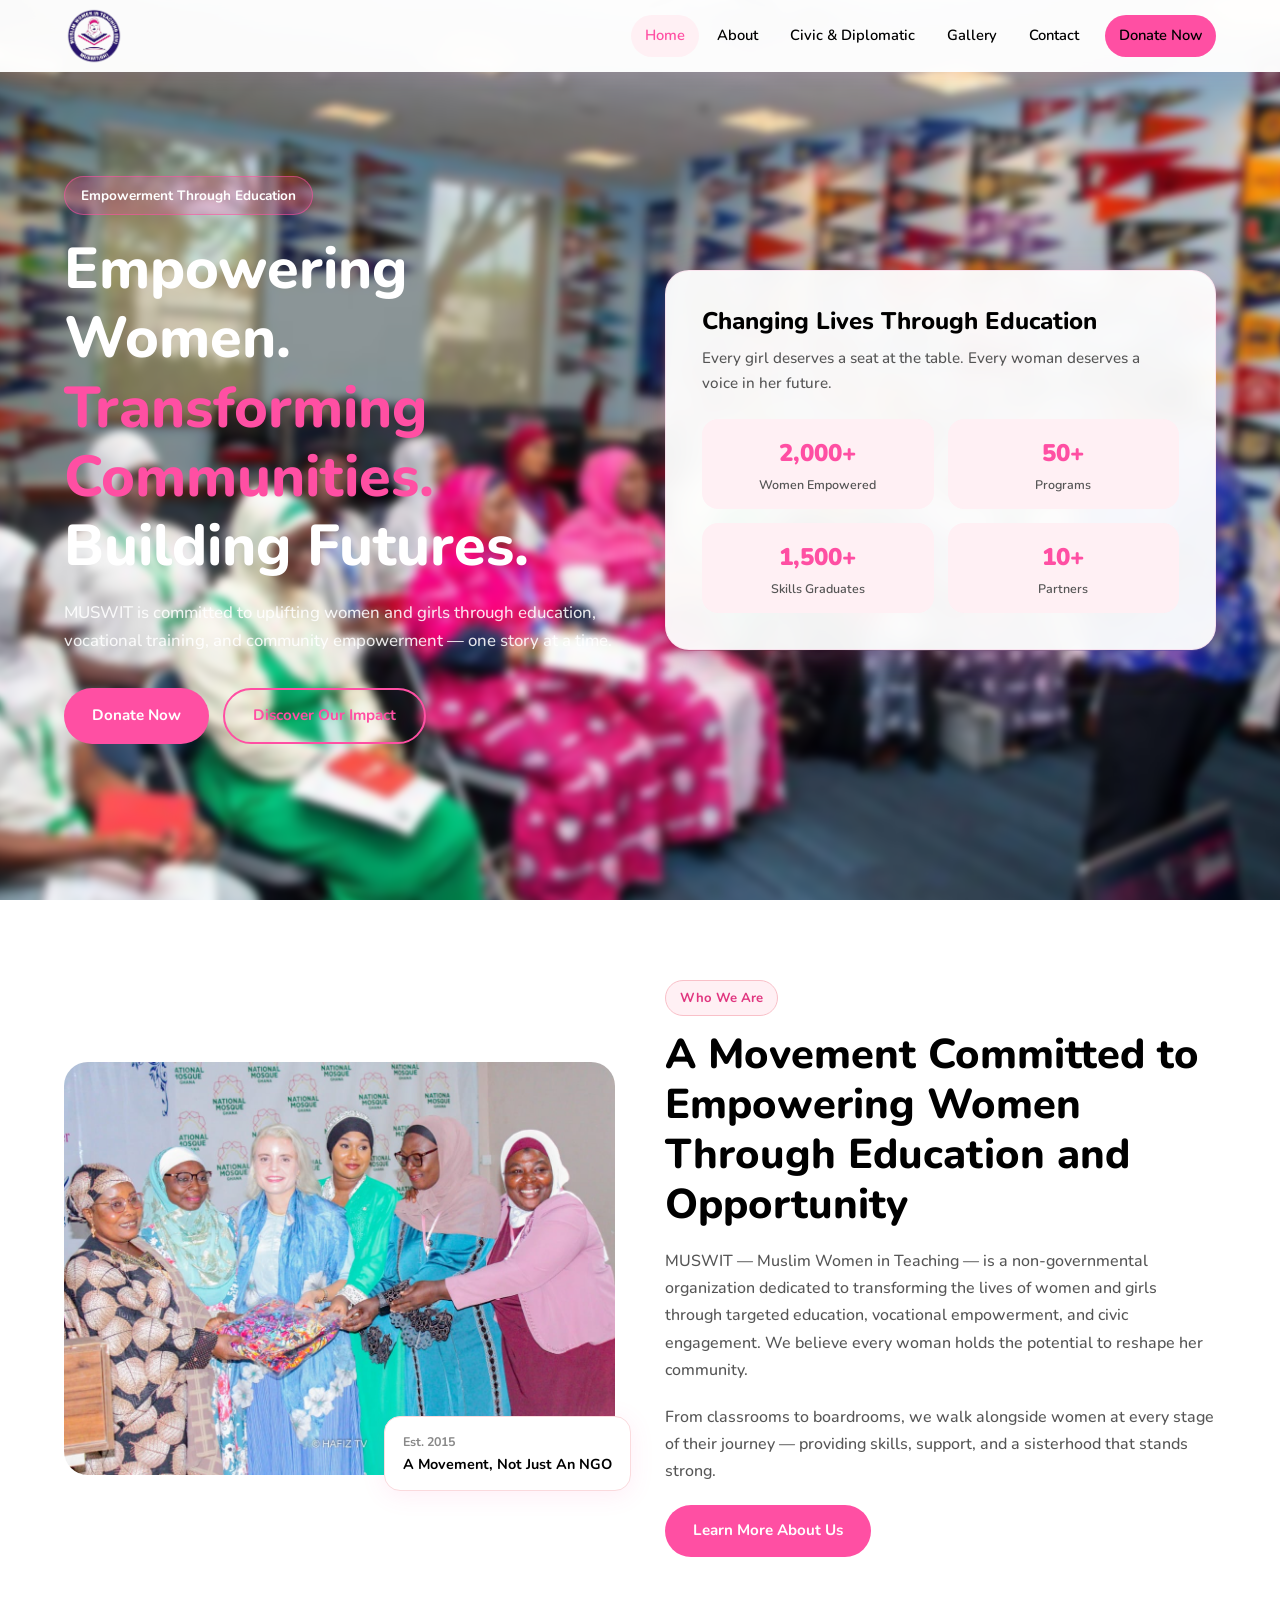
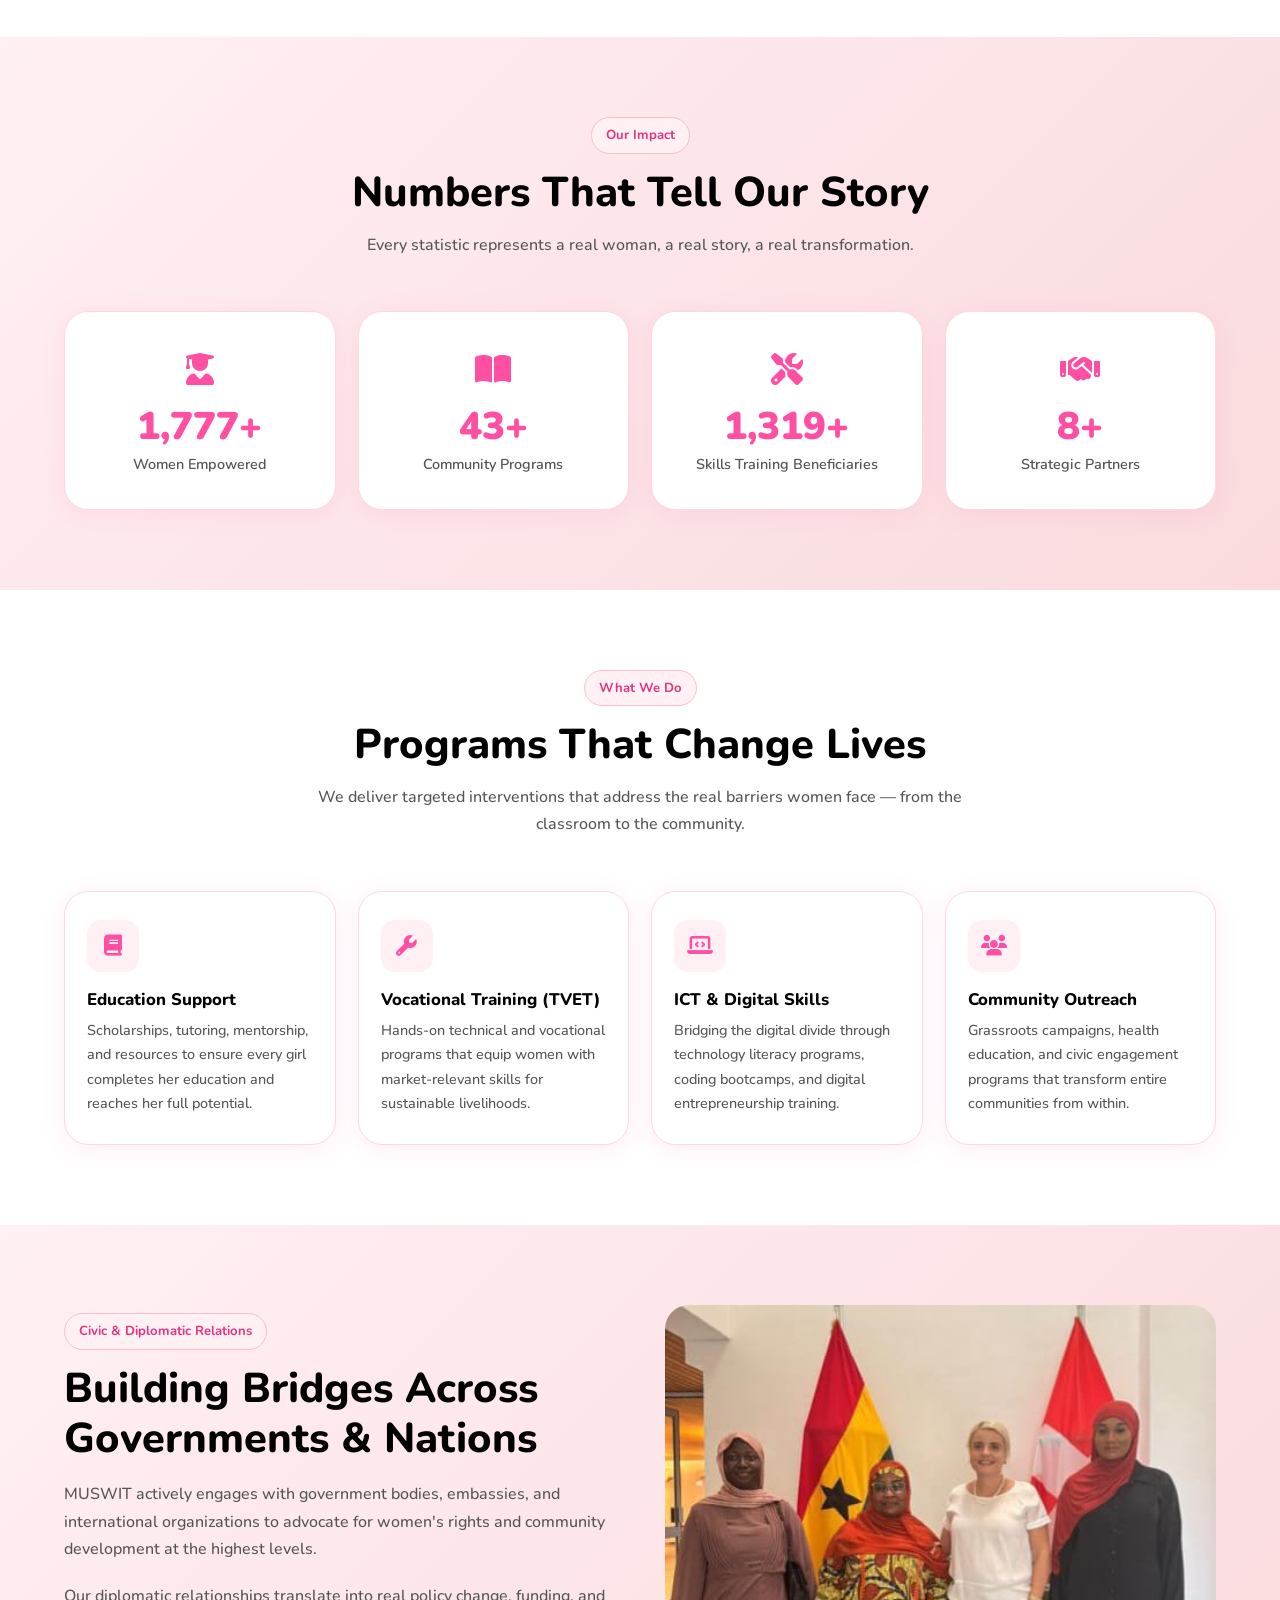
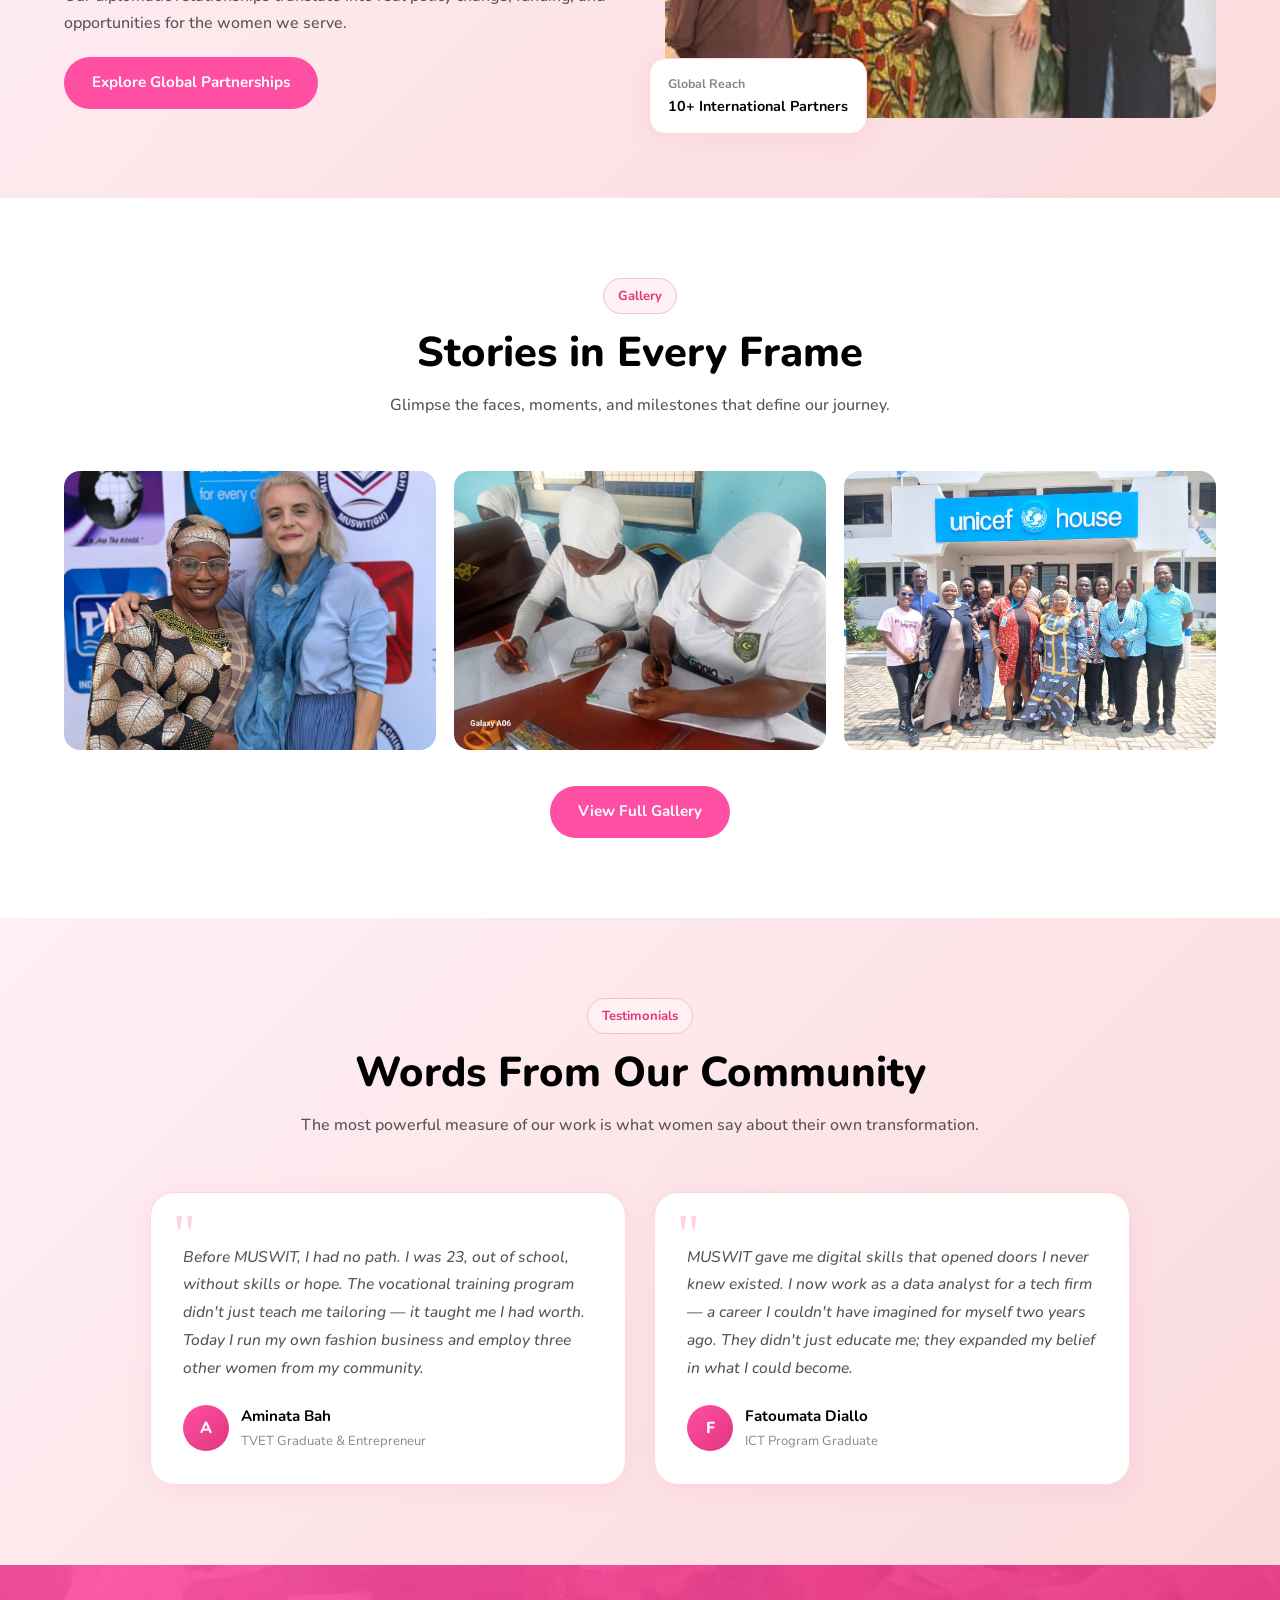
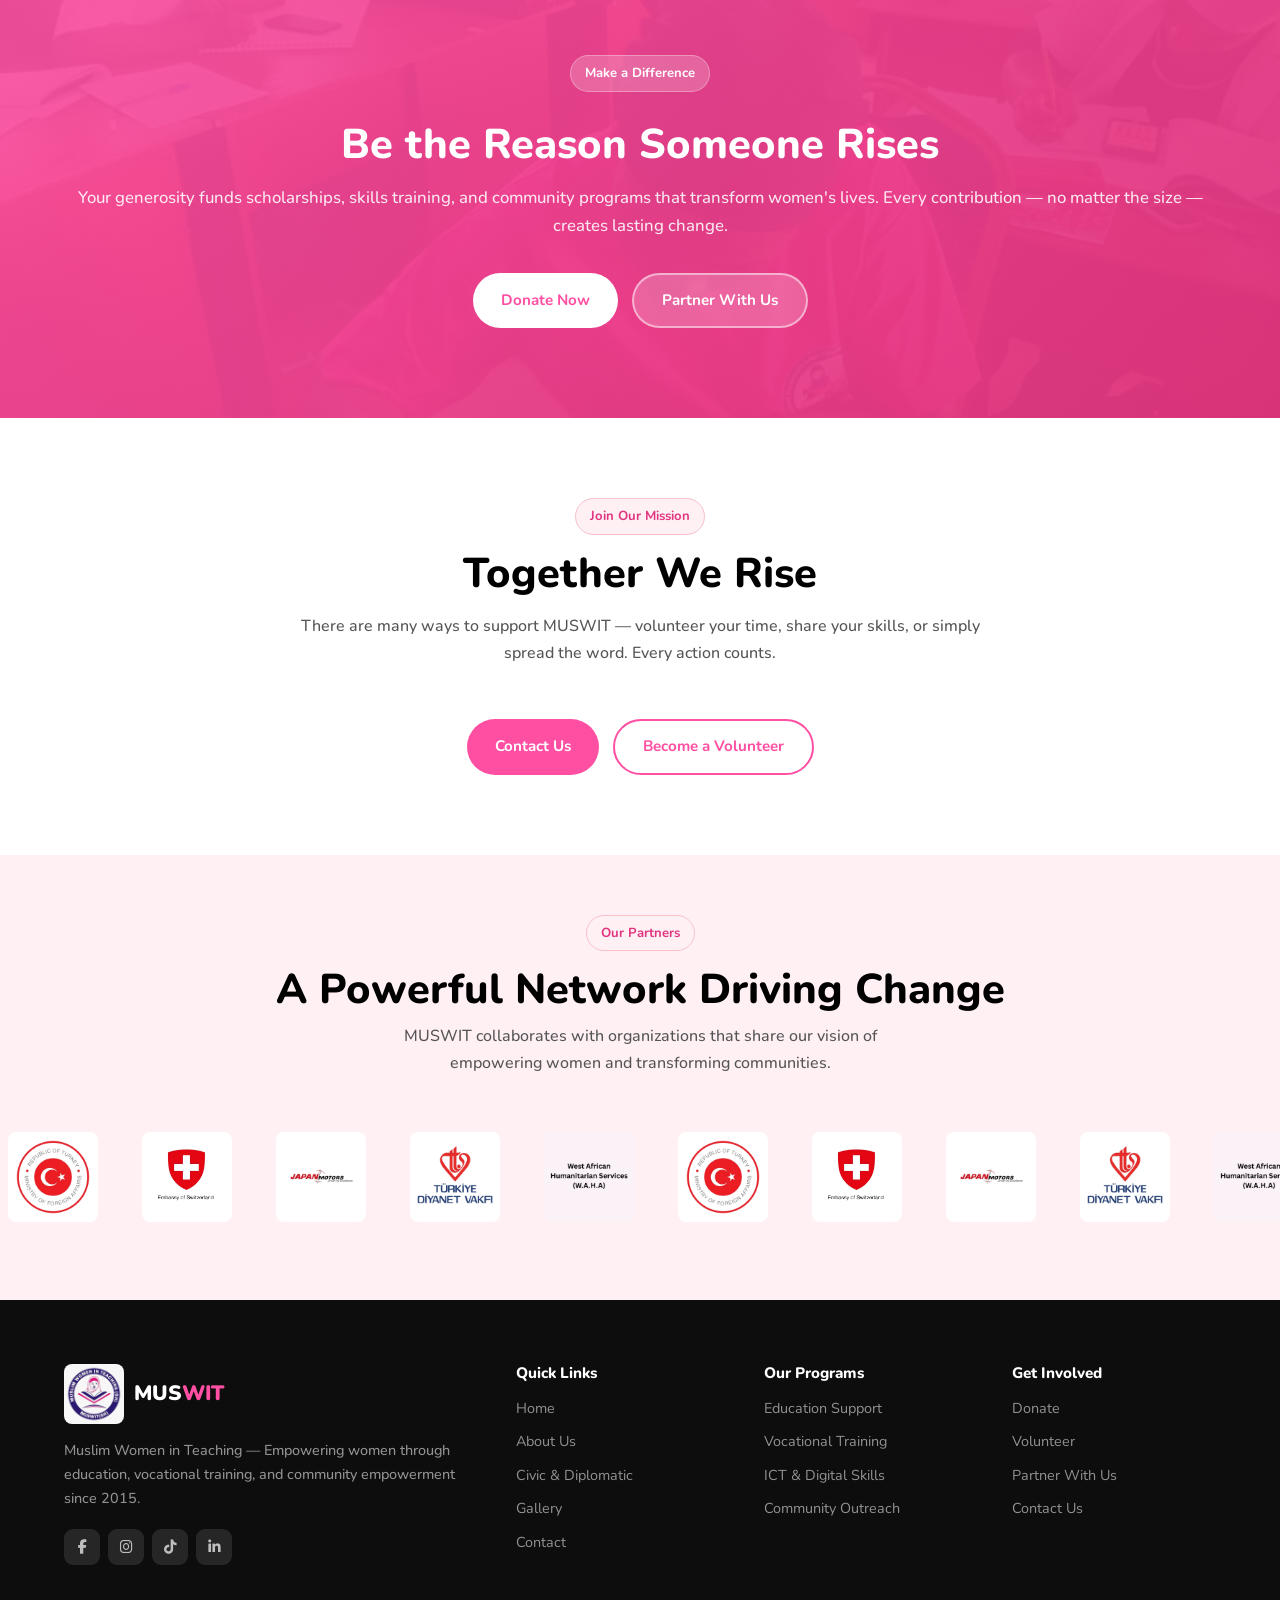
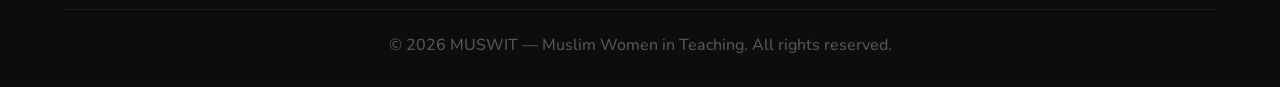
==== commit 093d78c8: "hero section images changed" ====
--- a/index.html
+++ b/index.html
@@ -380,4 +380,4 @@
 
 <script src="script.js"></script>
 </body>
-</html>+</html>
--- a/style.css
+++ b/style.css
@@ -260,11 +260,16 @@
 
 /* ===== CIVIC PAGE HERO ===== */
 .page-hero-civic {
-  background-image: url('https://images.unsplash.com/photo-1529156069898-49953e39b3ac?w=1600&q=80');
+  background-image: url('muswitgh pics (2).jpeg');
+  background-size: cover;
+  background-position: center top;
+  background-repeat: no-repeat;
 }
 /* ===== GALLERY PAGE HERO ===== */
 .page-hero-gallery {
-  background-image: url('https://images.unsplash.com/photo-1524069290683-0457abfe42c3?w=1600&q=80');
+  background-image: url('muswitgh pics (1).jpeg');
+  background-size: cover;
+  background-position: center 20%;
 }
 /* ===== CONTACT PAGE HERO ===== */
 .page-hero-contact {
@@ -272,7 +277,7 @@
 }
 /* ===== ABOUT PAGE HERO ===== */
 .page-hero-about {
-  background-image: url('https://images.unsplash.com/photo-1573497019940-1c28c88b4f3e?w=1600&q=80');
+  background-image: url('muswitgh pics (18).jpeg');
 }
 
 /* ===== SECTION BASE ===== */
@@ -482,7 +487,7 @@
   padding: 90px 5%;
   text-align: center;
   overflow: hidden;
-  background: url('https://images.unsplash.com/photo-1488521787991-ed7bbaae773c?w=1600&q=80') center/cover no-repeat;
+  background: url('muswitgh pics (40).jpeg') center/cover no-repeat;
 }
 .donation-section::before {
   content: '';
@@ -496,15 +501,6 @@
 .donation-buttons { display: flex; gap: 14px; justify-content: center; flex-wrap: wrap; }
 
 /* ===== PARTNERS CAROUSEL ===== */
-.partner-logo{
-  padding: 8px;
-  border-radius: 10px;
-}
-
-.partner-logo img{
-  border-radius: 8px;
-}
-
 .partners-section {
   padding: 60px 0;
   background: var(--pink-pale);
@@ -521,42 +517,22 @@
   animation: carousel-scroll 28s linear infinite;
   padding: 10px 0;
 }
-/* Pause animation on hover */
-.carousel-wrapper:hover .carousel-track{
-  animation-play-state: paused;
-}
-
-/* Partner Logo - No Wrapper Box + Same Size */
-.partner-logo{
-  width: 180px;
+.carousel-wrapper:hover .carousel-track { animation-play-state: paused; }
+.partner-logo {
+  padding: 8px;
+  border-radius: 10px;
+  flex-shrink: 0;
+  display: flex;
+  align-items: center;
+  justify-content: center;
+  transition: var(--transition);
+}
+.partner-logo img {
   height: 90px;
-  background: transparent;
-  border-radius: 0;
-  padding: 0;
-  box-shadow: none;
-  flex-shrink: 0;
-
-  display: flex;
-  align-items: center;
-  justify-content: center;
-
-  transition: var(--transition);
-}
-
-/* All logos same size */
-.partner-logo img{
-  width: 1600px;
-  height: 700px;
+  width: auto;
   object-fit: contain;
 }
-
-/* Hover effect */
-.partner-logo:hover{
-  transform: scale(1.05);
-}
-}
-.partner-logo i { font-size: 1.3rem; }
-.partner-logo:hover { filter: grayscale(0); transform: scale(1.05); box-shadow: var(--shadow-hover); color: var(--pink-main); }
+.partner-logo:hover { filter: grayscale(0); transform: scale(1.05); box-shadow: var(--shadow-hover); }
 @keyframes carousel-scroll {
   0% { transform: translateX(0); }
   100% { transform: translateX(-50%); }
@@ -728,14 +704,14 @@
 .gallery-simple-grid {
   display: grid;
   grid-template-columns: repeat(4, 1fr);
-  gap: 6px;
+  gap: 3px;
   max-width: 1400px;
   margin: 0 auto;
   padding: 0 16px;
 }
 .gallery-simple-item {
   overflow: hidden;
-  border-radius: 4px;
+  border-radius: 10px;
   aspect-ratio: 1/1;
   cursor: pointer;
   background: #f0f0f0;
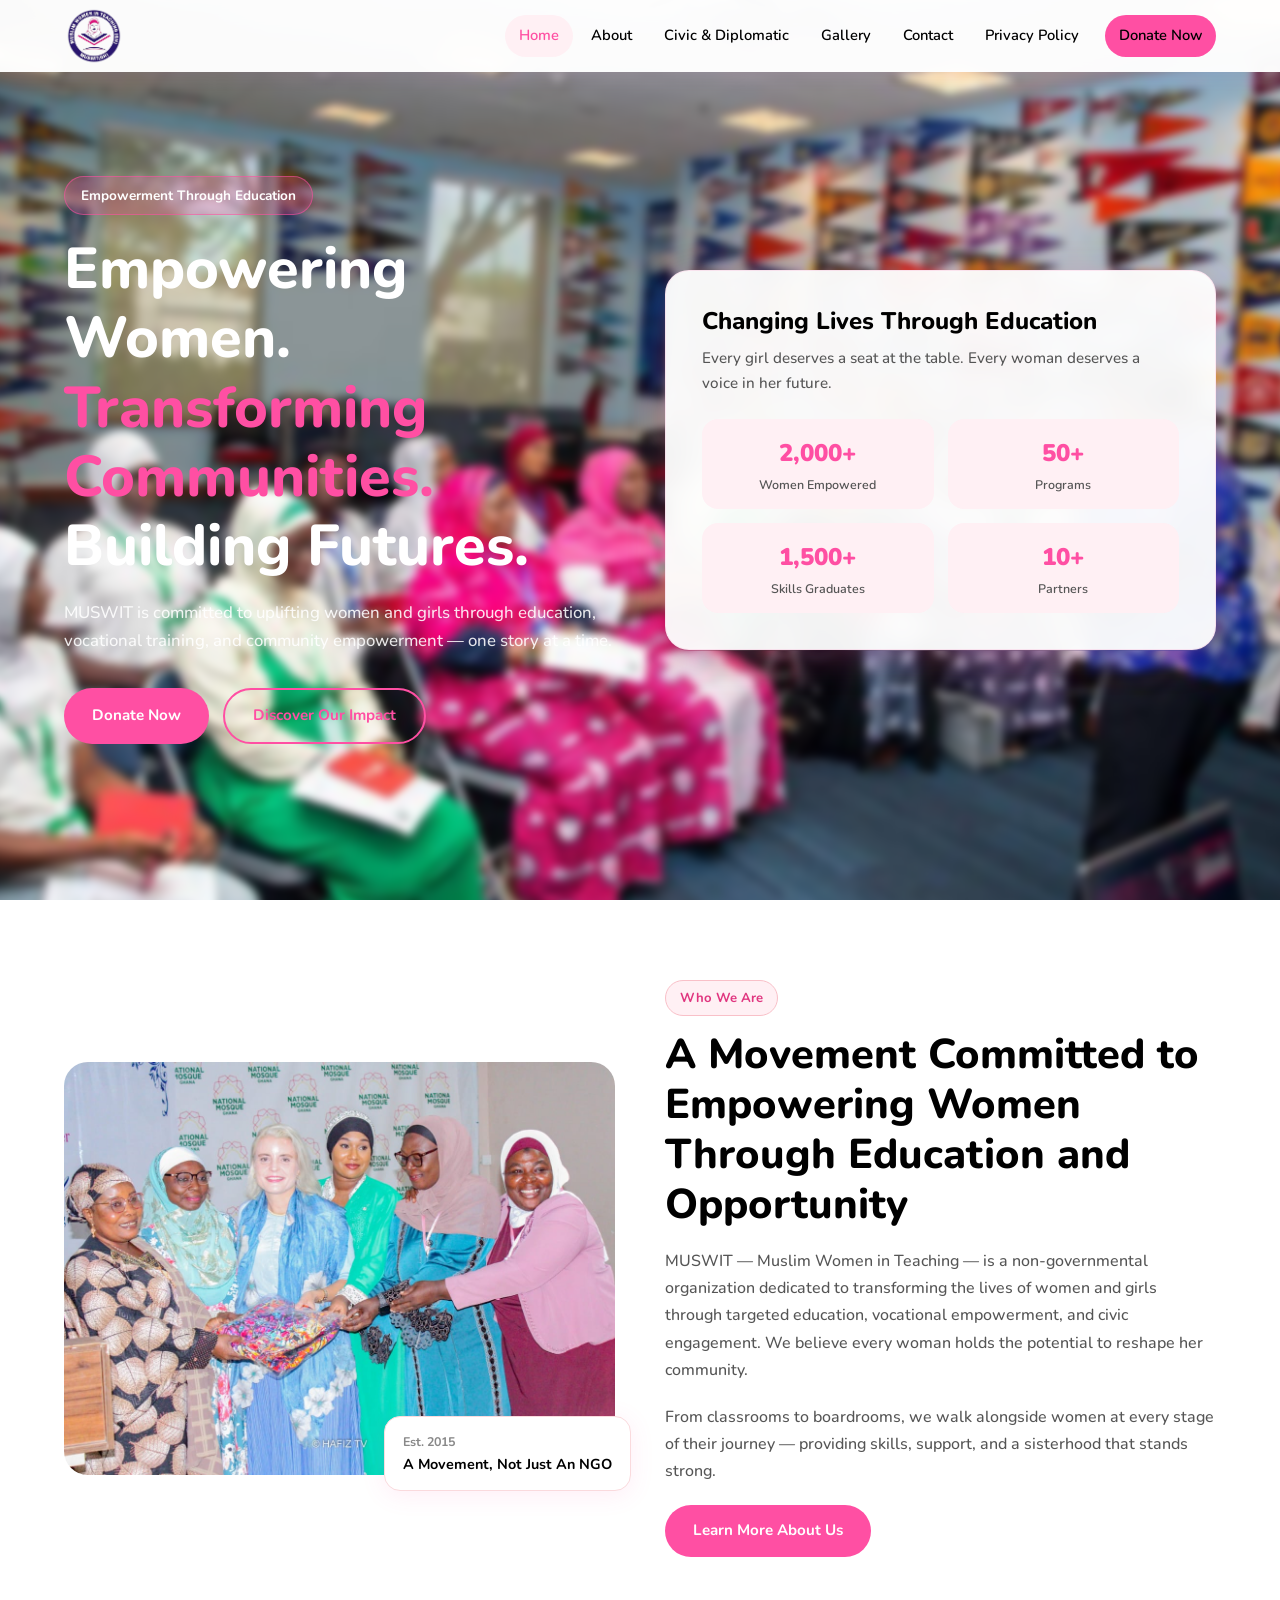
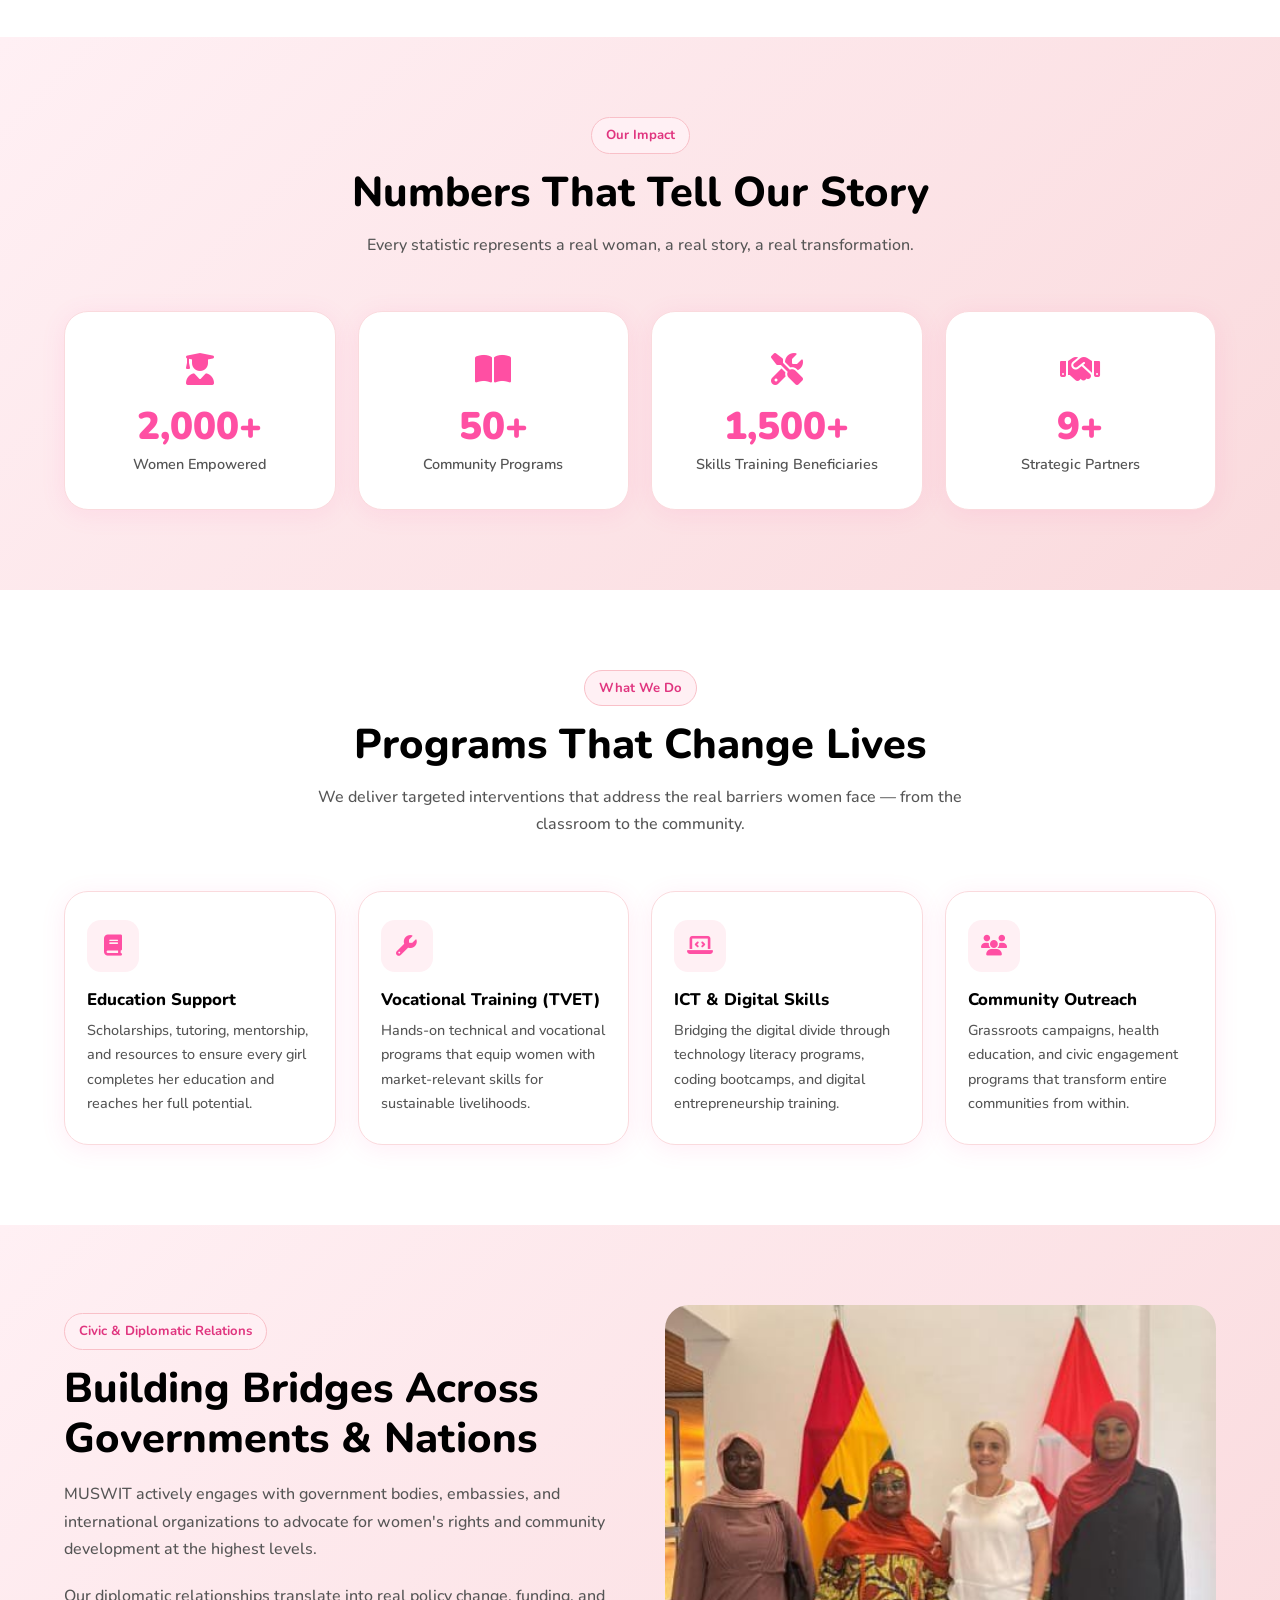
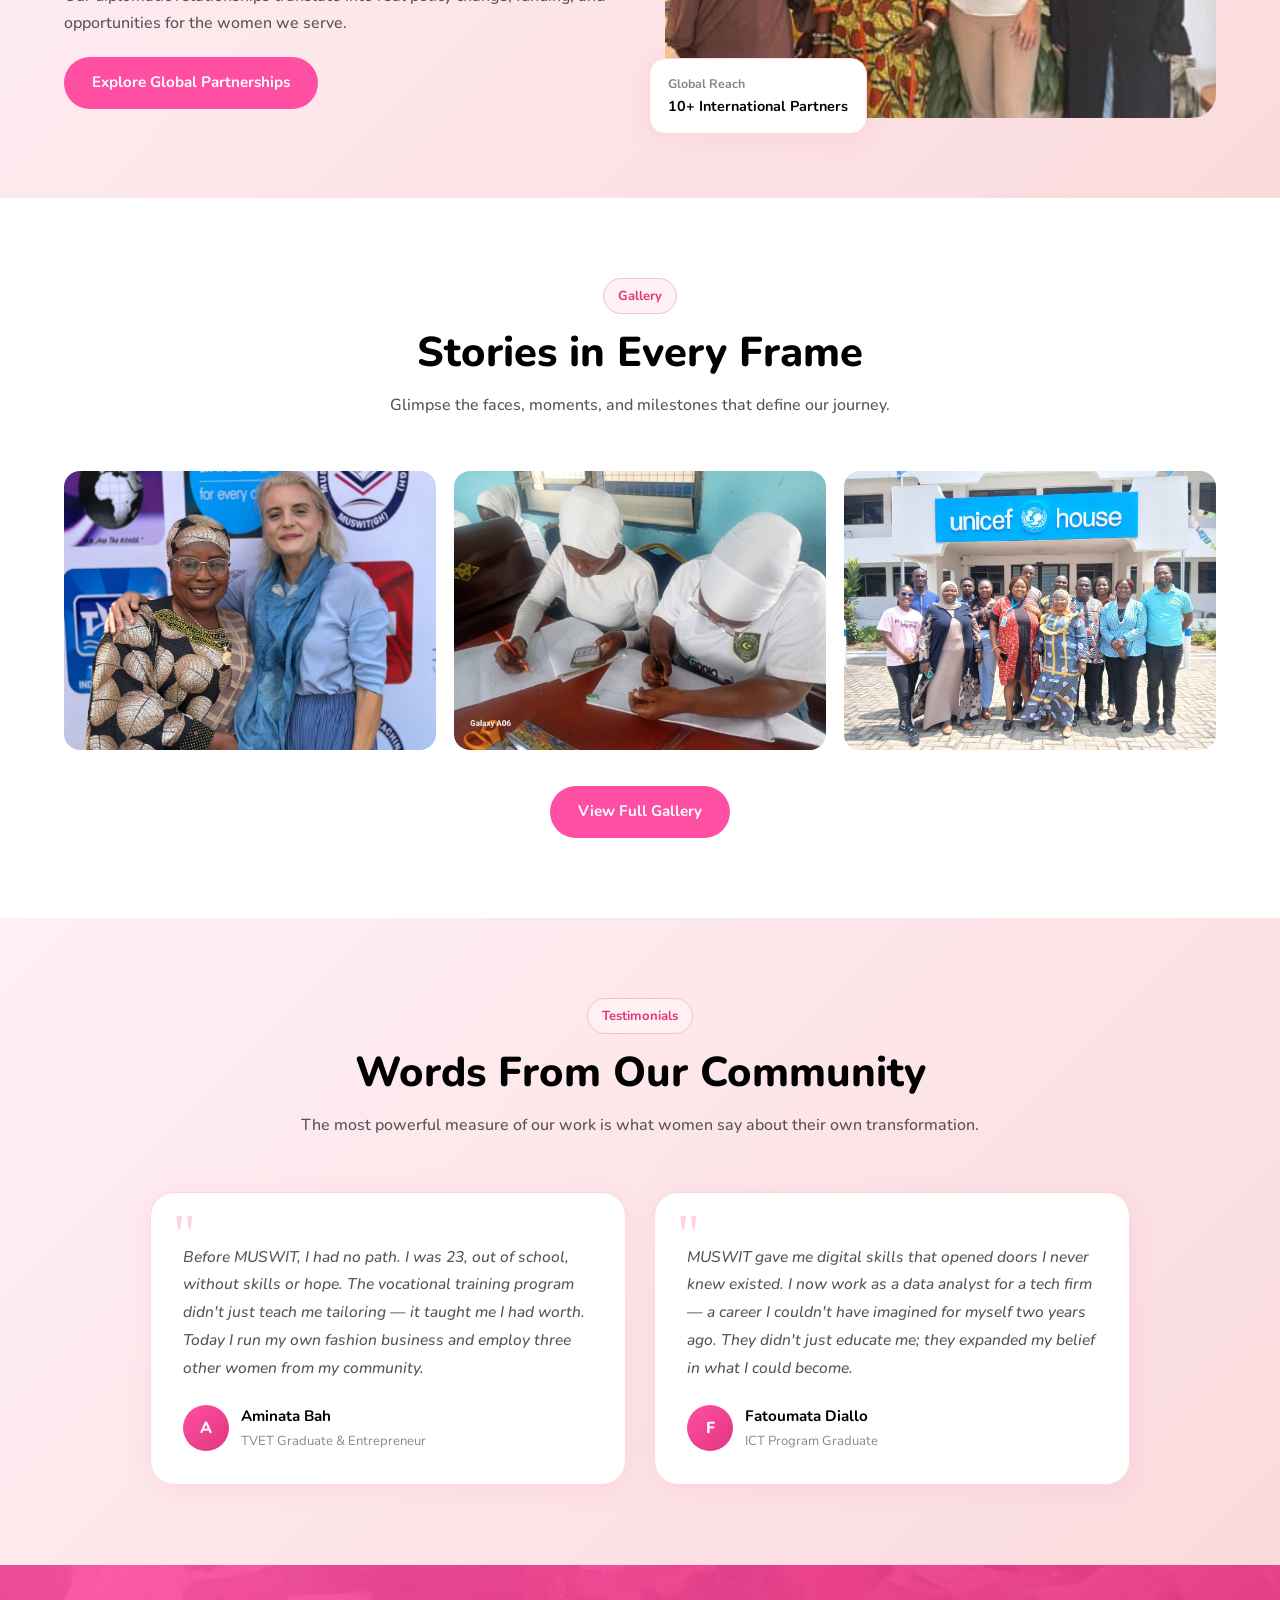
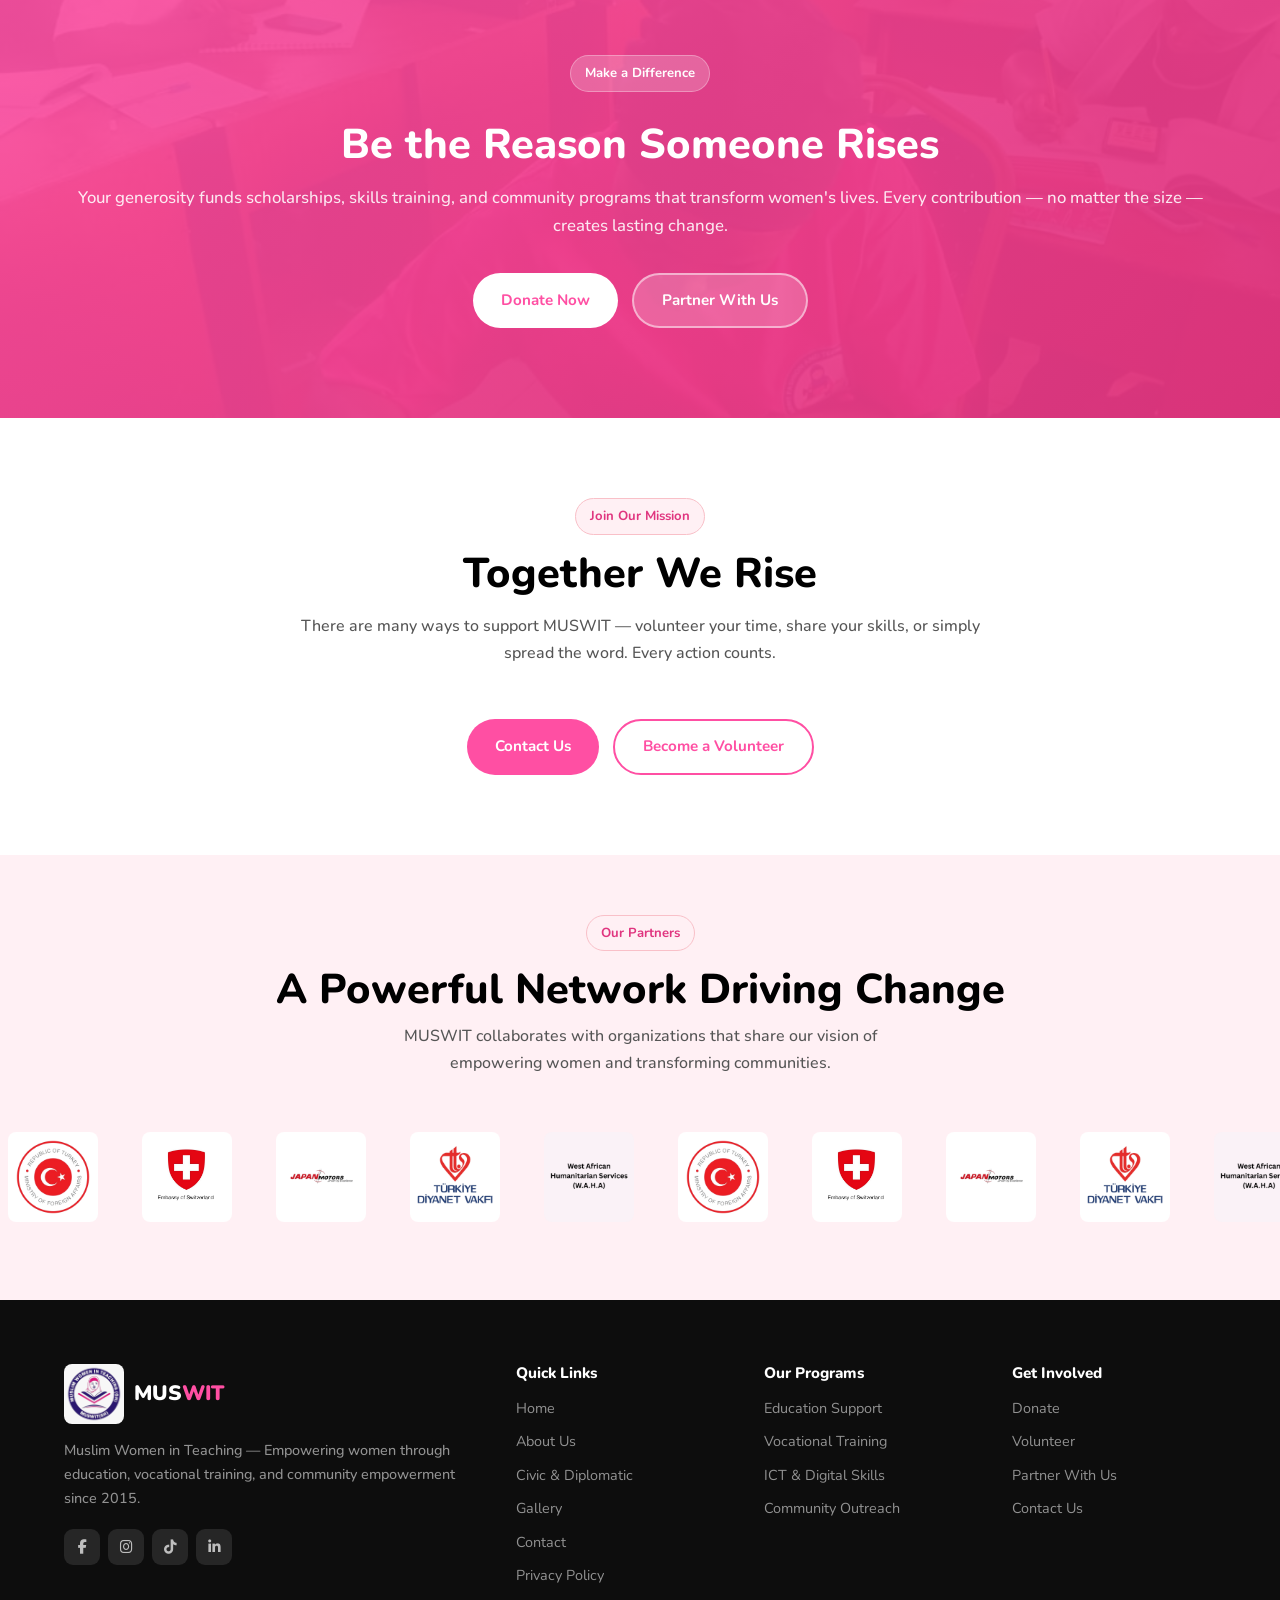
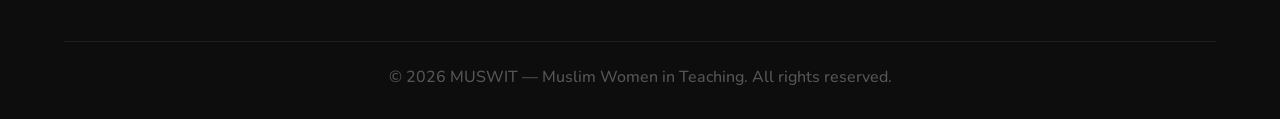
==== commit e7812425: "Added a privacy Policy page and updated the favicon accross al the pages." ====
--- a/index.html
+++ b/index.html
@@ -4,6 +4,7 @@
   <meta charset="UTF-8" />
   <meta name="viewport" content="width=device-width, initial-scale=1.0"/>
   <title>MUSWIT — Muslim Women in Teaching</title>
+  <link rel="icon" type="image/png" href="muswit_logo.png" />
   <link rel="stylesheet" href="https://cdnjs.cloudflare.com/ajax/libs/font-awesome/6.5.0/css/all.min.css">
   <link href="https://fonts.googleapis.com/css2?family=Nunito:wght@400;500;600;700;800;900&display=swap" rel="stylesheet">
   <link rel="stylesheet" href="style.css" />
@@ -21,6 +22,7 @@
     <a href="civic.html">Civic &amp; Diplomatic</a>
     <a href="gallery.html">Gallery</a>
     <a href="contact.html">Contact</a>
+    <a href="privacy.html">Privacy Policy</a>
     <a href="#donate" class="btn nav-donate">Donate Now</a>
   </div>
   <button class="hamburger" aria-label="Menu"><span></span><span></span><span></span></button>
@@ -31,6 +33,7 @@
   <a href="civic.html">Civic &amp; Diplomatic</a>
   <a href="gallery.html">Gallery</a>
   <a href="contact.html">Contact</a>
+  <a href="privacy.html">Privacy Policy</a>
   <a href="#donate" class="btn">Donate Now</a>
 </div>
 
@@ -348,6 +351,7 @@
       <a href="civic.html"></i>Civic &amp; Diplomatic</a>
       <a href="gallery.html"></i>Gallery</a>
       <a href="contact.html"></i>Contact</a>
+      <a href="privacy.html"></i>Privacy Policy</a>
     </div>
     <div class="footer-col">
       <h4>Our Programs</h4>
--- a/style.css
+++ b/style.css
@@ -273,7 +273,7 @@
 }
 /* ===== CONTACT PAGE HERO ===== */
 .page-hero-contact {
-  background-image: url('https://images.unsplash.com/photo-1516321497487-e288fb19713f?w=1600&q=80');
+  background-image: url('muswitgh pics (1).jpeg');
 }
 /* ===== ABOUT PAGE HERO ===== */
 .page-hero-about {
@@ -587,6 +587,34 @@
   margin: 0 auto;
 }
 
+/* ===== PRIVACY POLICY ===== */
+.policy-grid {
+  display: grid;
+  grid-template-columns: repeat(2, 1fr);
+  gap: 22px;
+  max-width: 1100px;
+  margin: 0 auto;
+}
+.policy-card {
+  background: #fff;
+  border-radius: var(--radius-lg);
+  padding: 28px 24px;
+  box-shadow: var(--shadow);
+  border: 1px solid var(--pink-light);
+  transition: var(--transition);
+}
+.policy-card:hover {
+  transform: translateY(-5px);
+  box-shadow: var(--shadow-hover);
+}
+.policy-card h3 {
+  margin-bottom: 10px;
+  font-size: 1.08rem;
+}
+.policy-card p {
+  font-size: 0.93rem;
+}
+
 /* ===== ABOUT VALUES ===== */
 .value-grid {
   display: grid;
@@ -992,6 +1020,7 @@
   .value-grid { grid-template-columns: repeat(2, 1fr); }
   .gallery-grid { grid-template-columns: repeat(2, 1fr); }
   .gallery-simple-grid { grid-template-columns: repeat(4, 1fr); }
+  .policy-grid { grid-template-columns: 1fr; }
 }
 
 @media (max-width: 768px) {
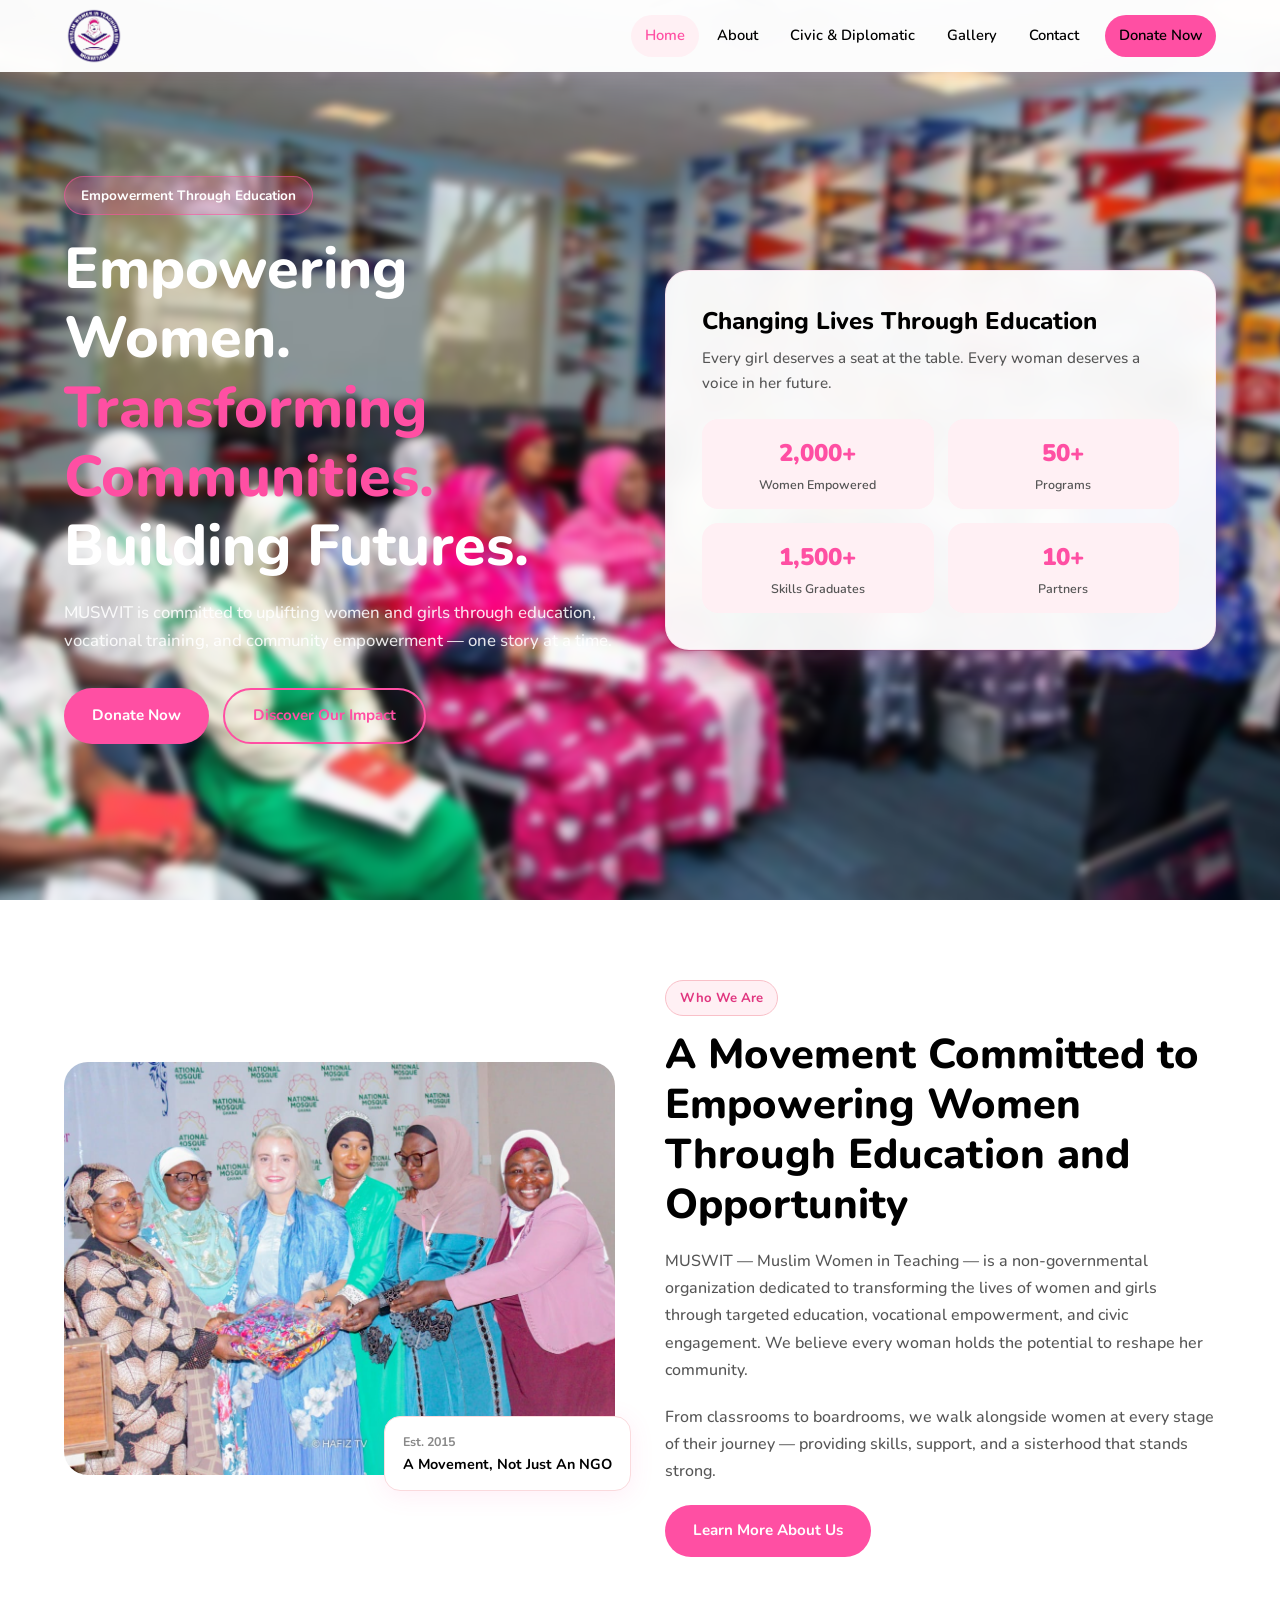
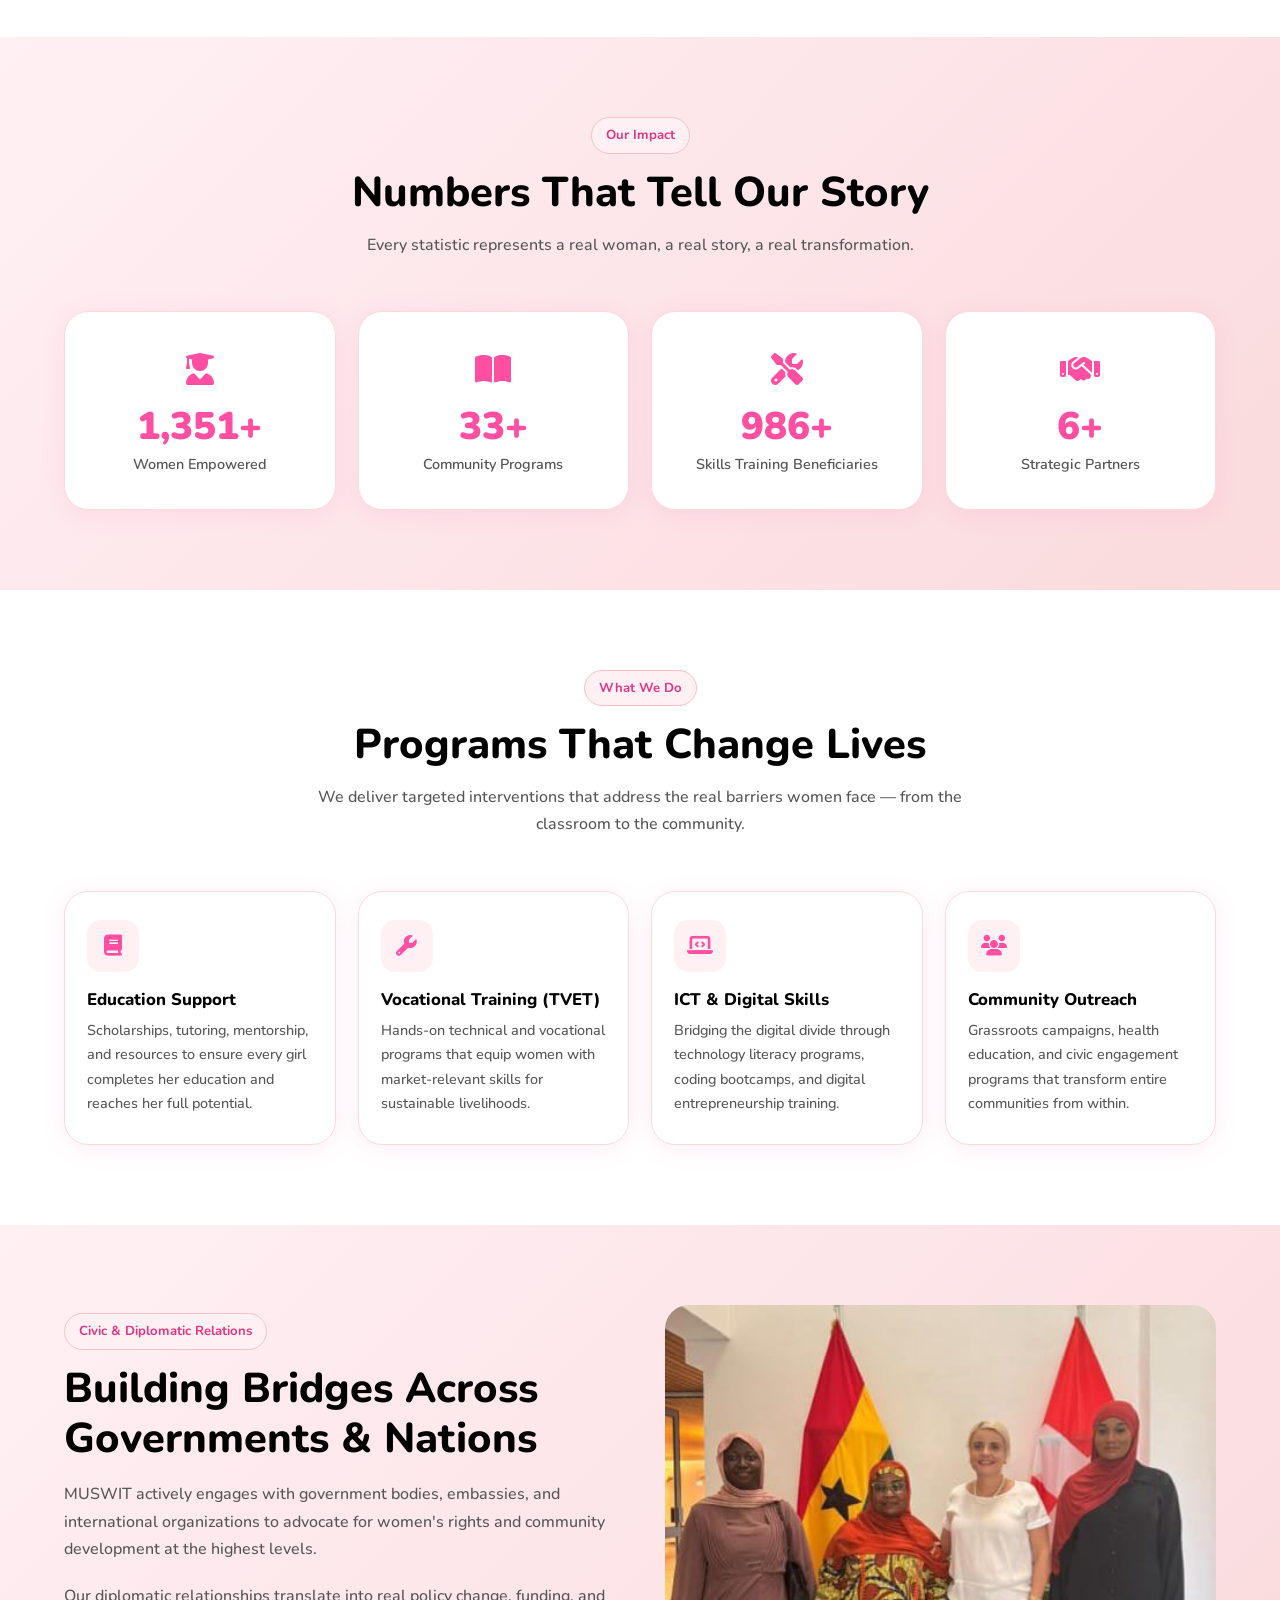
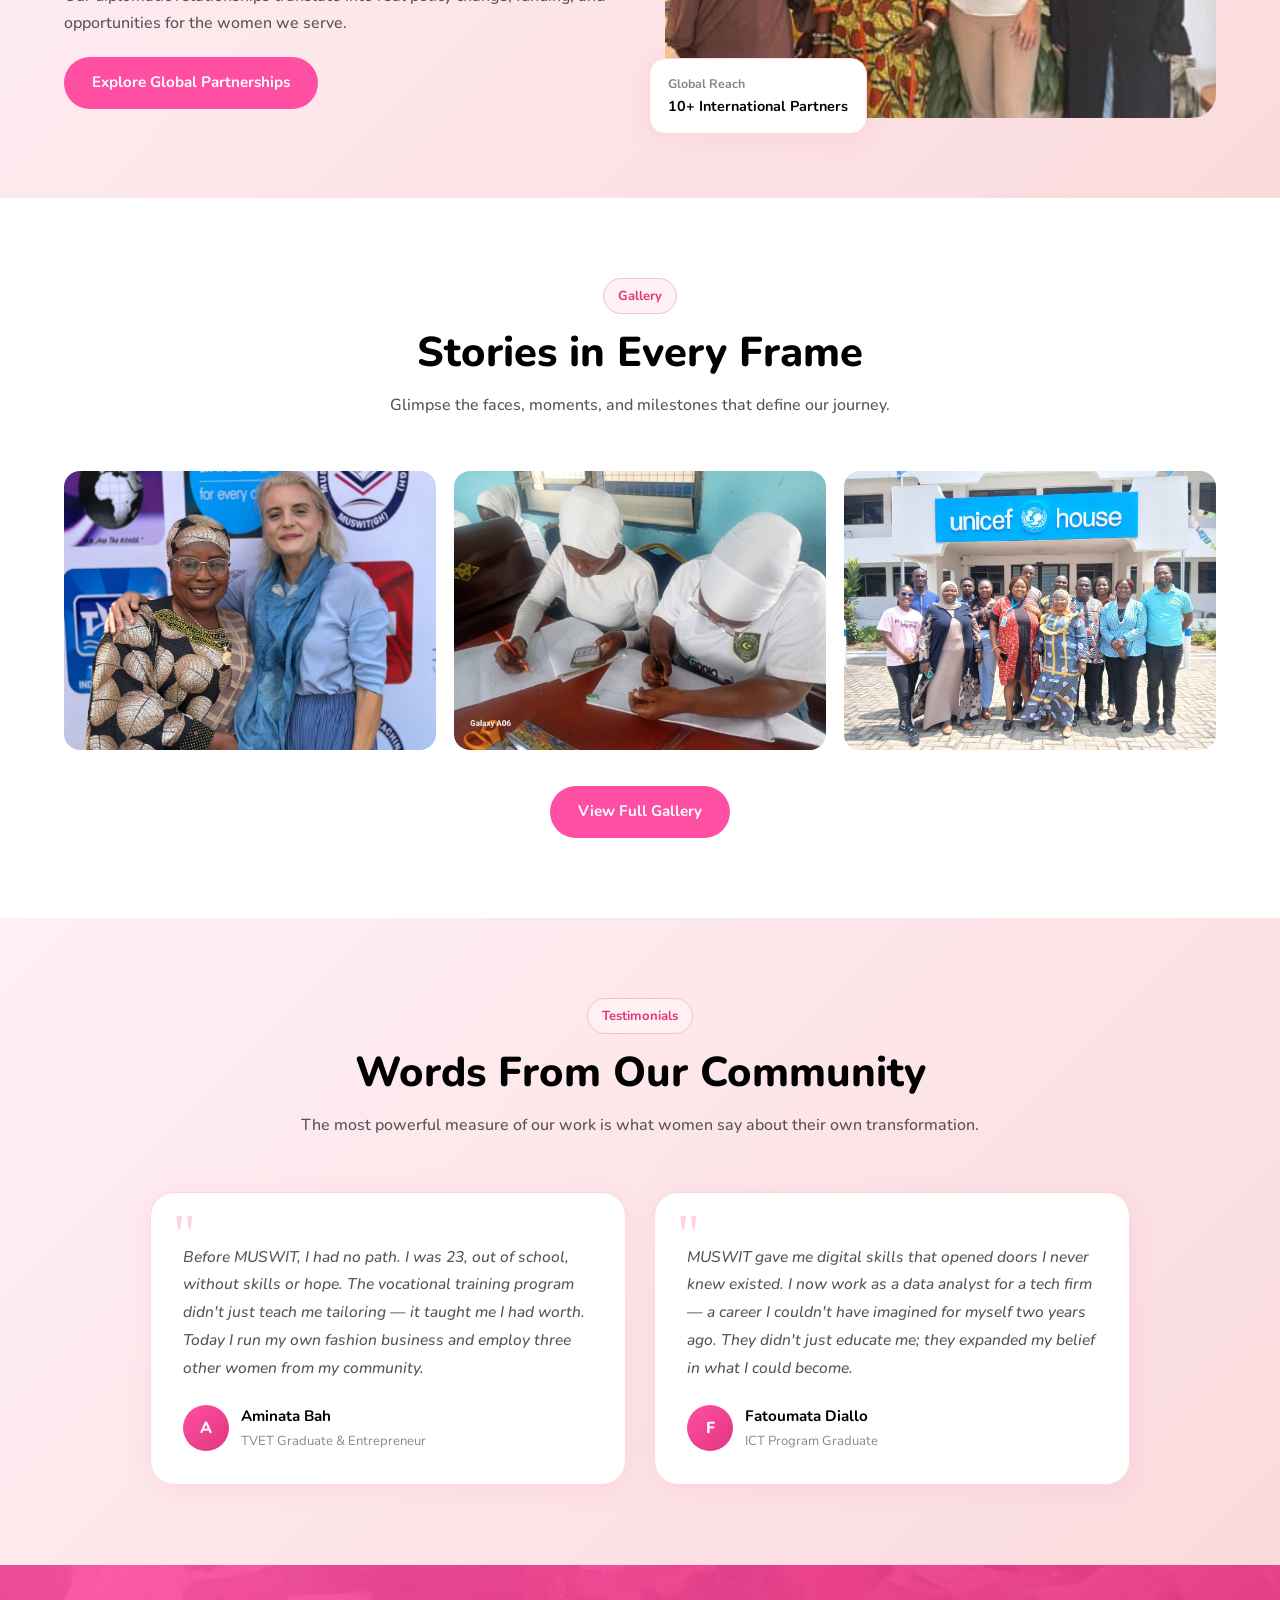
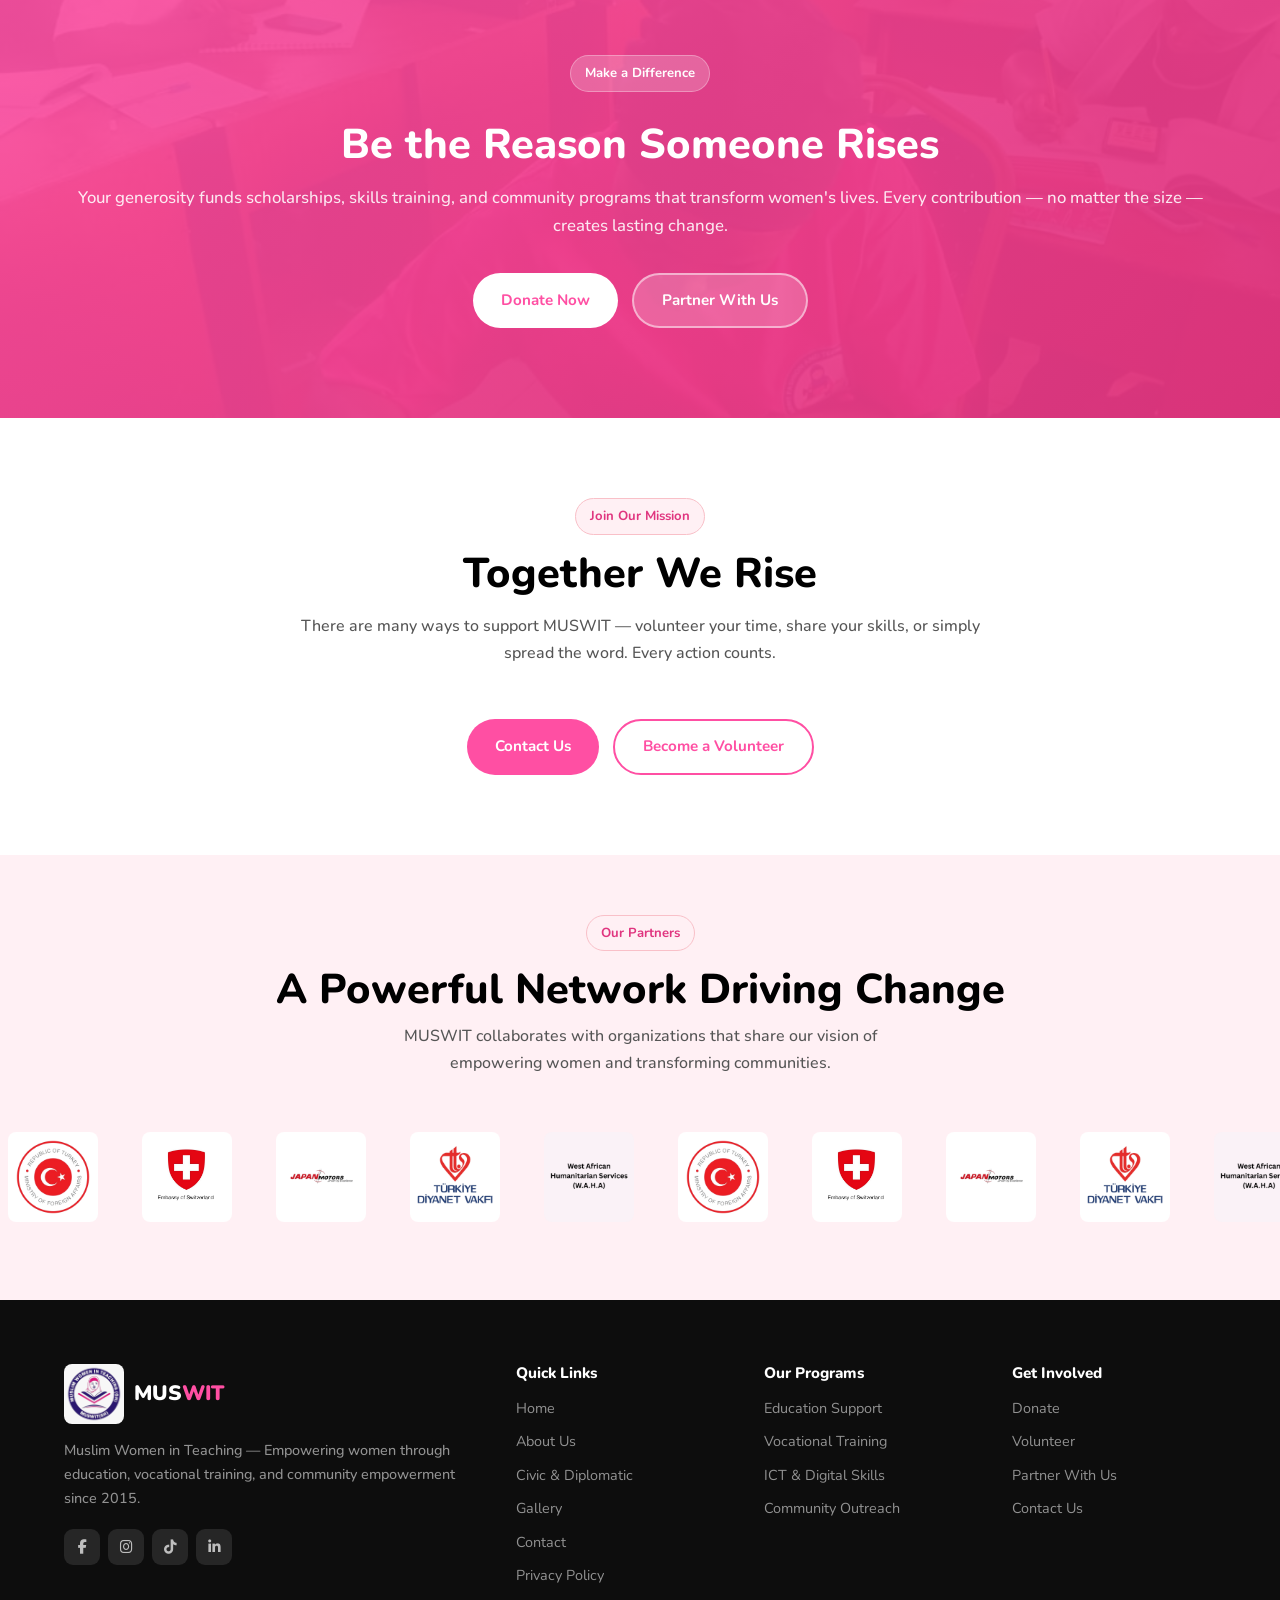
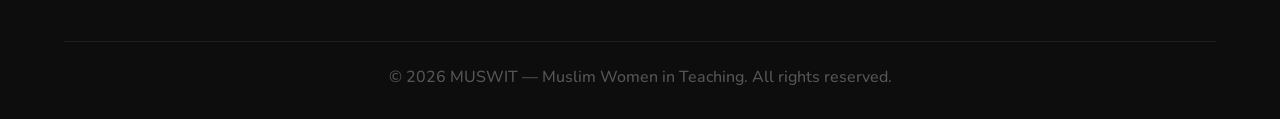
==== commit d6cde30b: "Privacy" ====
--- a/index.html
+++ b/index.html
@@ -21,8 +21,7 @@
     <a href="about.html">About</a>
     <a href="civic.html">Civic &amp; Diplomatic</a>
     <a href="gallery.html">Gallery</a>
-    <a href="contact.html">Contact</a>
-    <a href="privacy.html">Privacy Policy</a>
+    <a href="contact.html">Contact</a> 
     <a href="#donate" class="btn nav-donate">Donate Now</a>
   </div>
   <button class="hamburger" aria-label="Menu"><span></span><span></span><span></span></button>
@@ -33,7 +32,6 @@
   <a href="civic.html">Civic &amp; Diplomatic</a>
   <a href="gallery.html">Gallery</a>
   <a href="contact.html">Contact</a>
-  <a href="privacy.html">Privacy Policy</a>
   <a href="#donate" class="btn">Donate Now</a>
 </div>
 
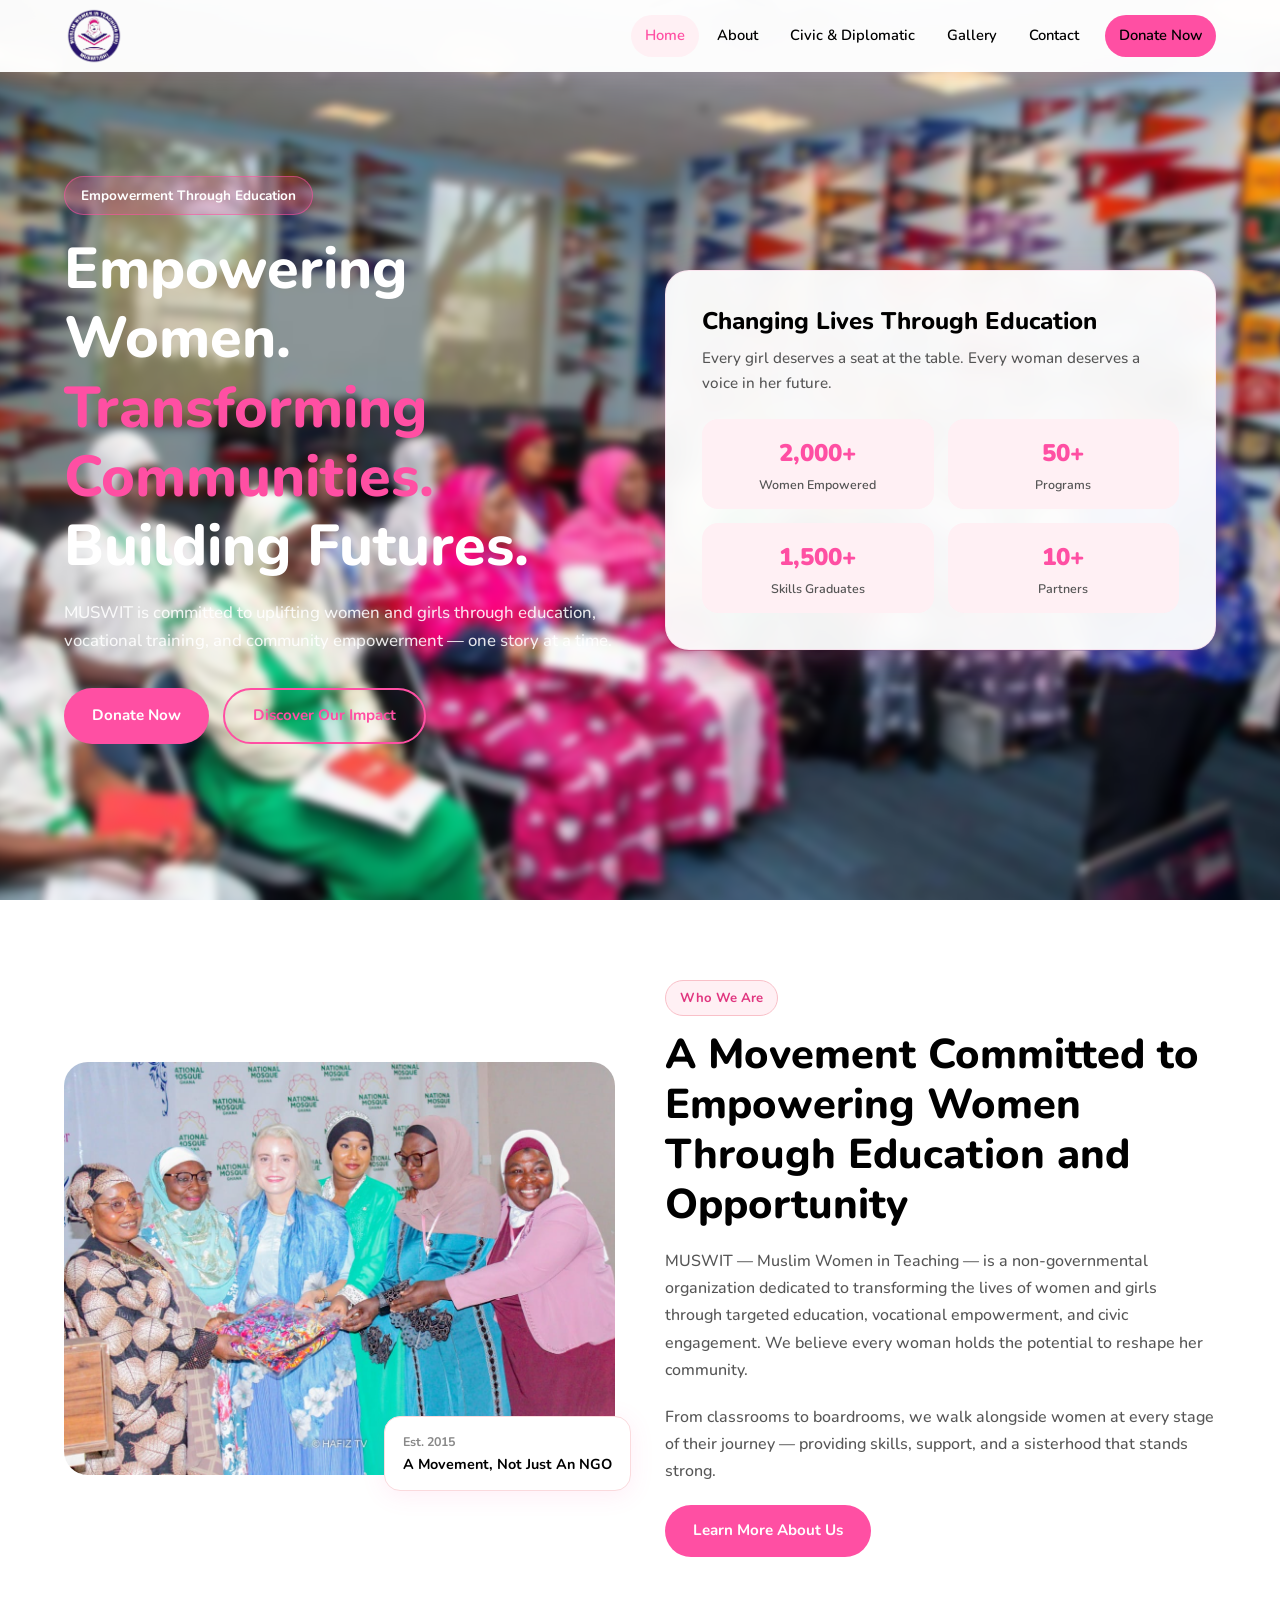
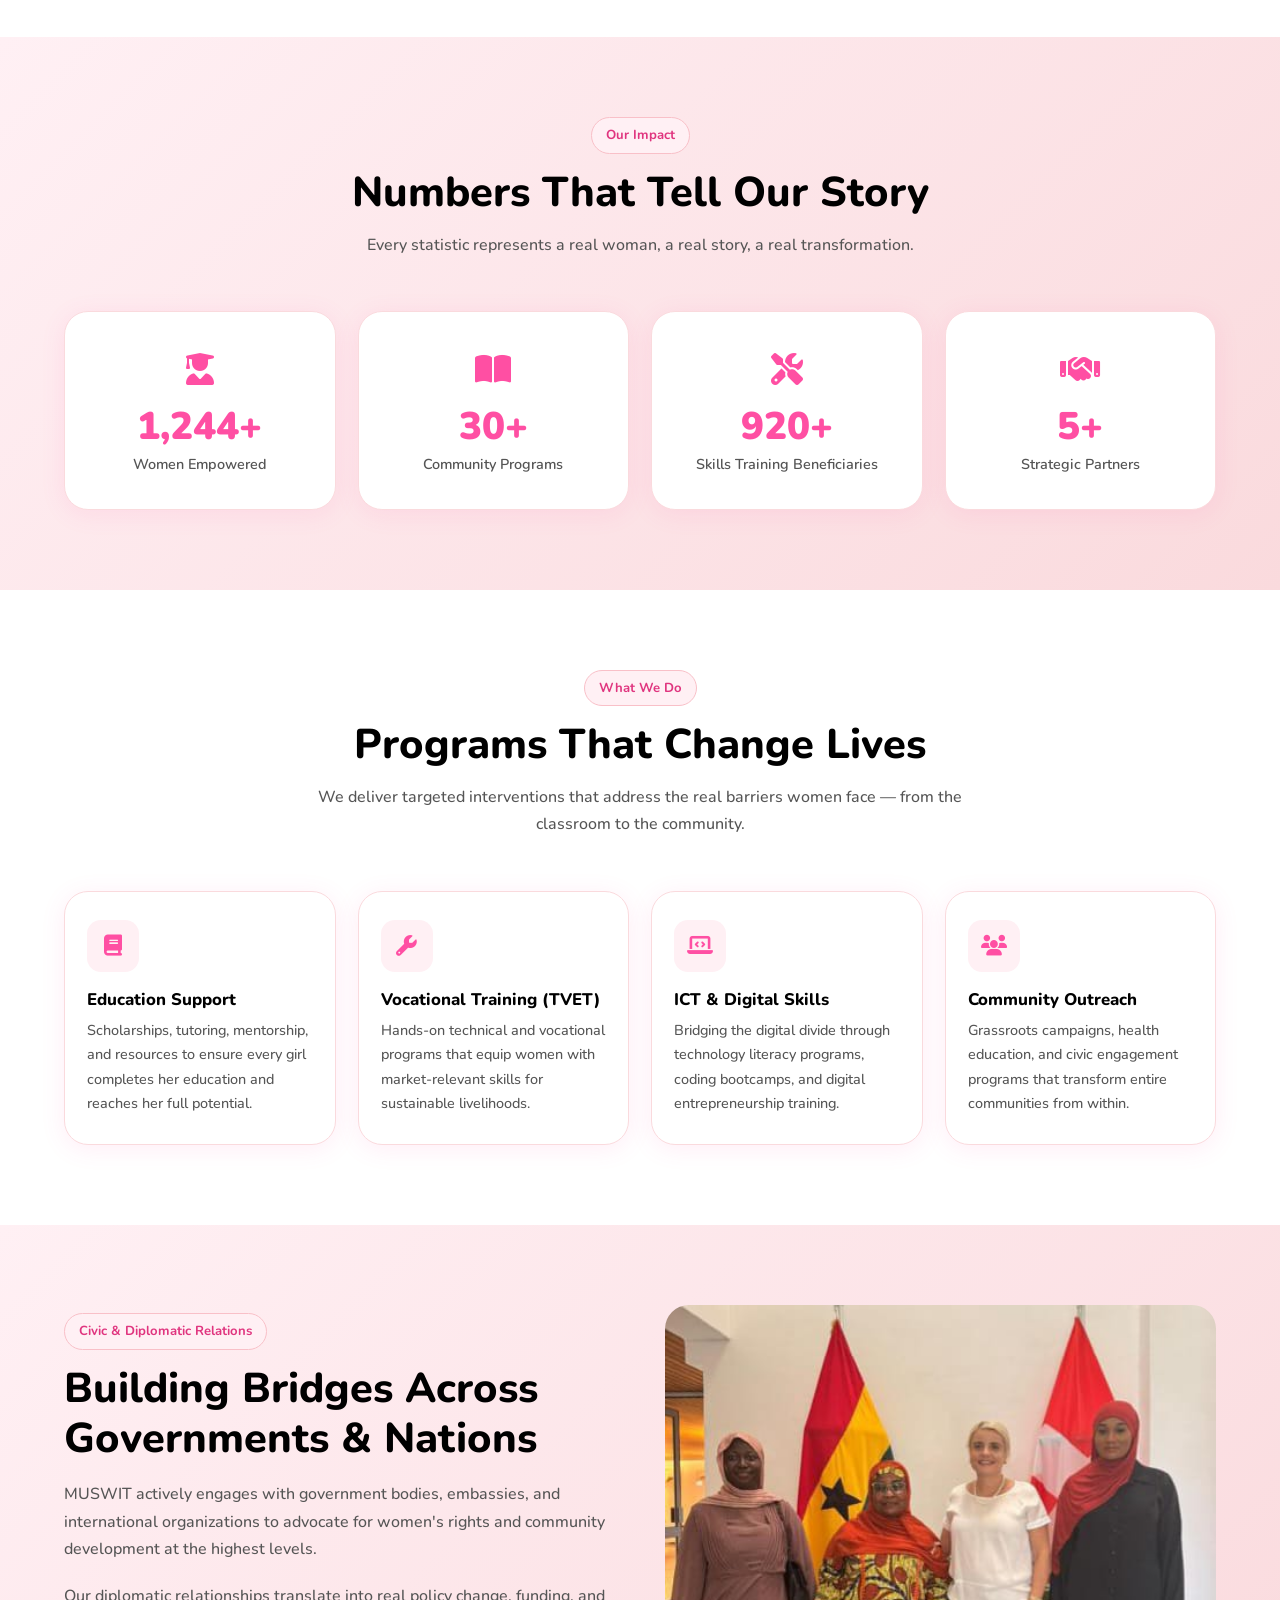
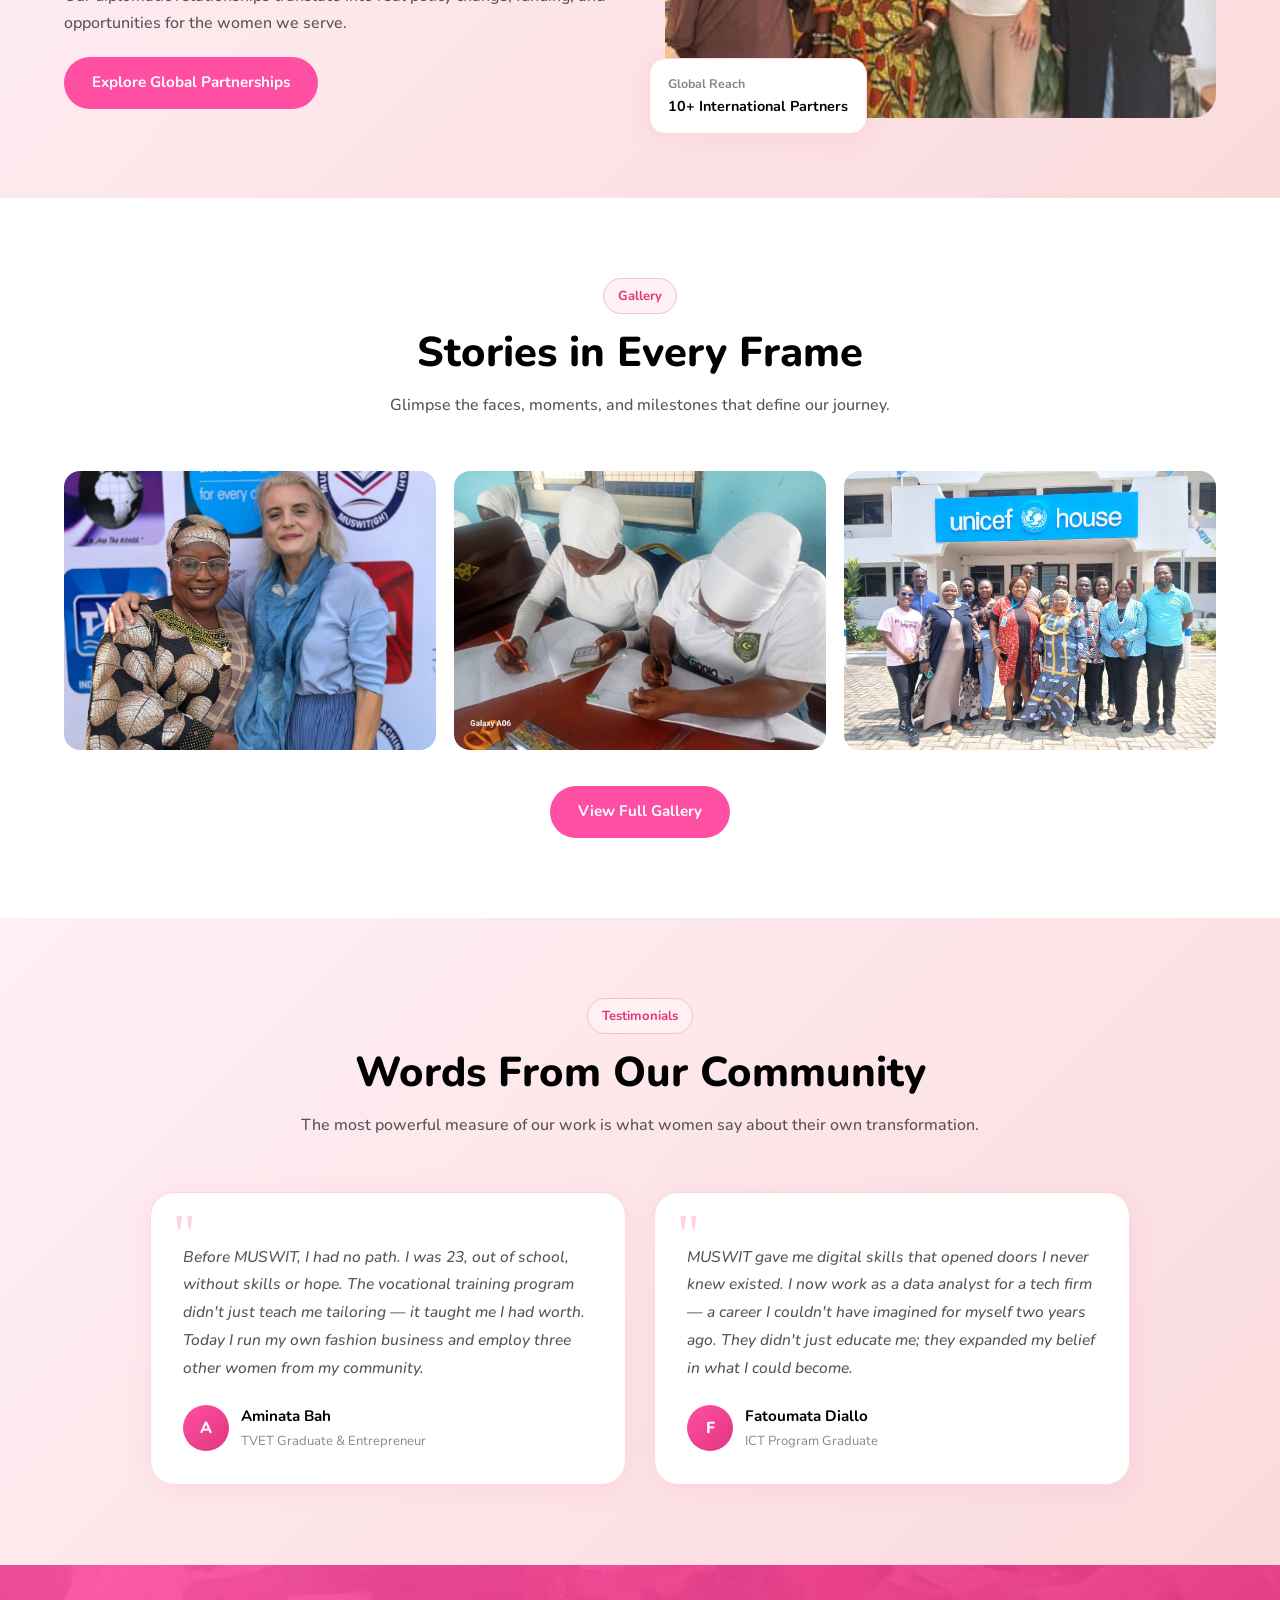
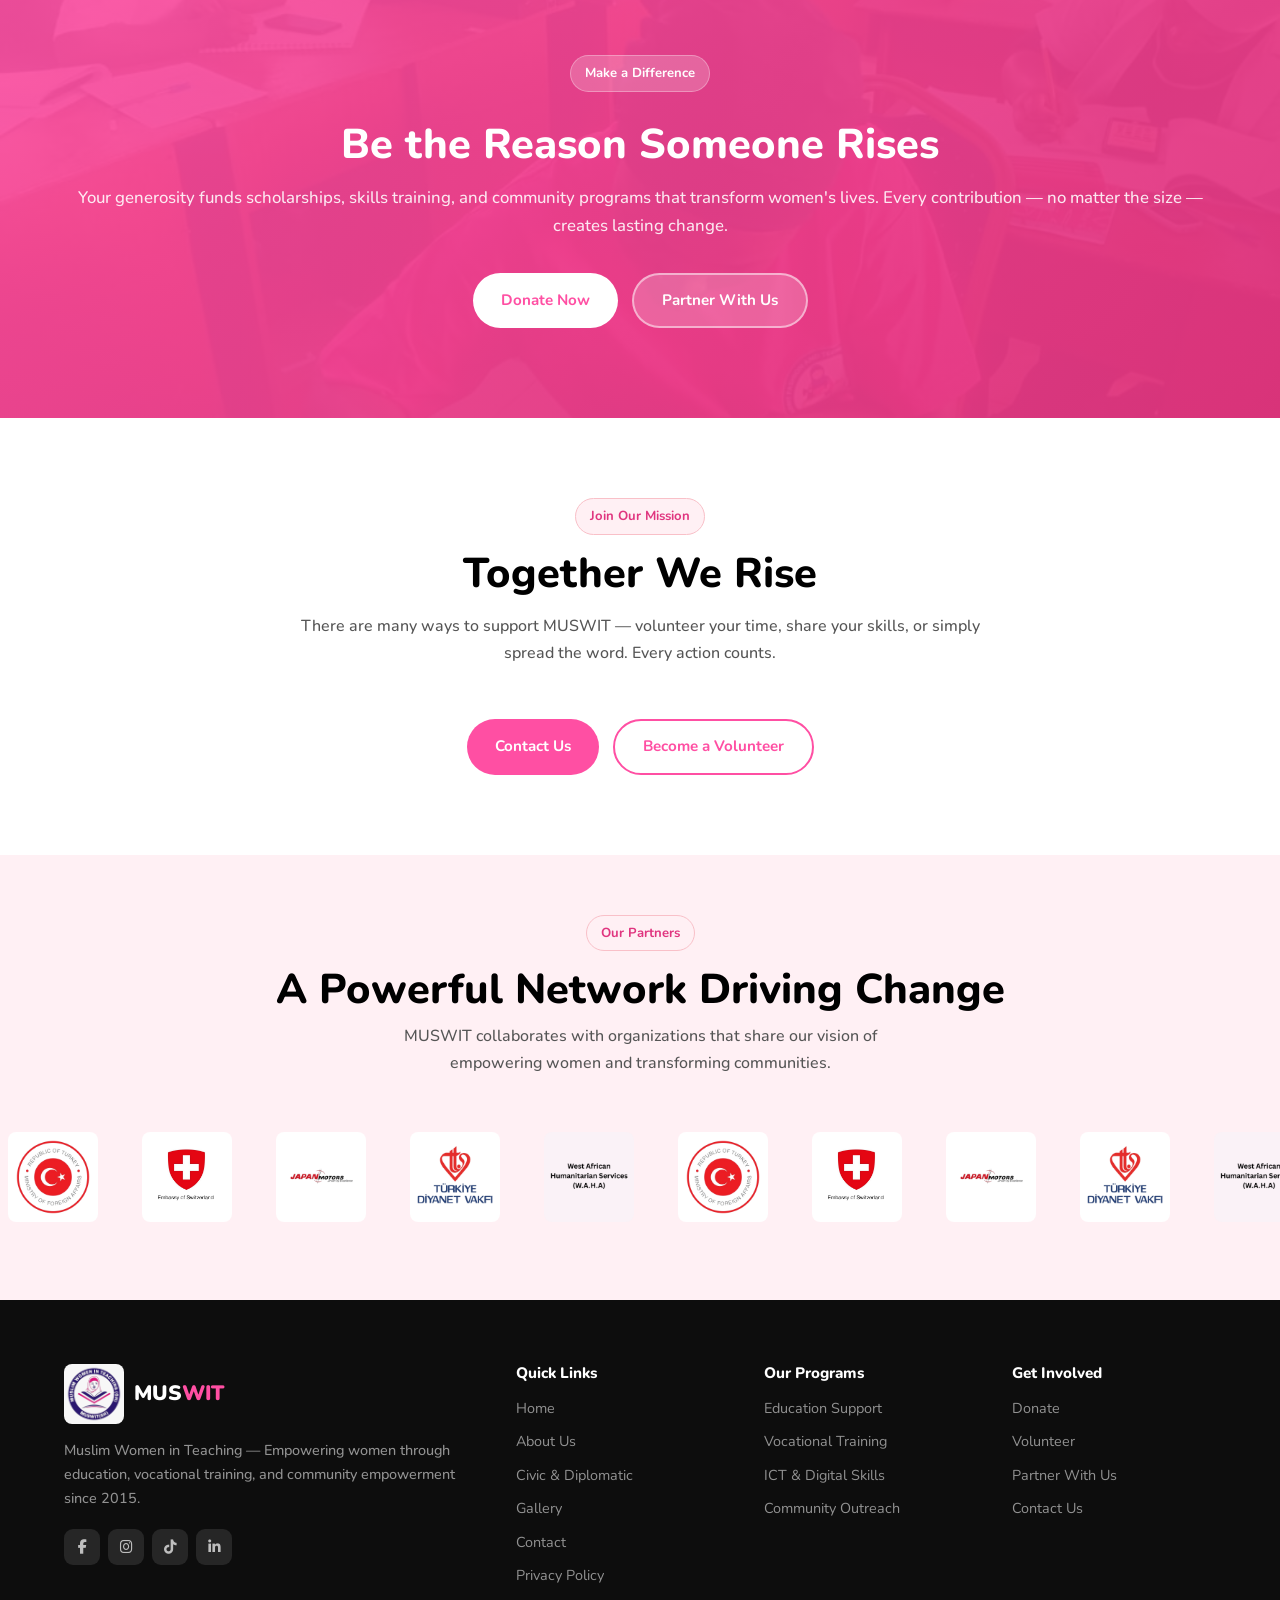
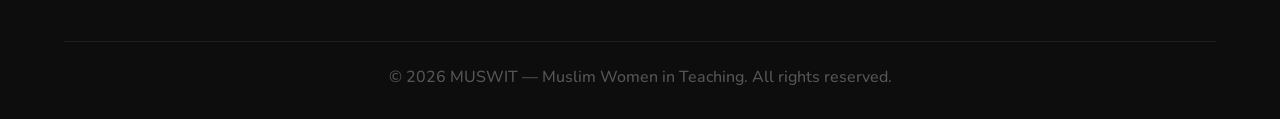
==== commit b6b180ba: "Privacy updated" ====
--- a/index.html
+++ b/index.html
@@ -21,7 +21,7 @@
     <a href="about.html">About</a>
     <a href="civic.html">Civic &amp; Diplomatic</a>
     <a href="gallery.html">Gallery</a>
-    <a href="contact.html">Contact</a> 
+    <a href="contact.html">Contact</a>
     <a href="#donate" class="btn nav-donate">Donate Now</a>
   </div>
   <button class="hamburger" aria-label="Menu"><span></span><span></span><span></span></button>
--- a/style.css
+++ b/style.css
@@ -588,31 +588,51 @@
 }
 
 /* ===== PRIVACY POLICY ===== */
-.policy-grid {
-  display: grid;
-  grid-template-columns: repeat(2, 1fr);
-  gap: 22px;
-  max-width: 1100px;
-  margin: 0 auto;
-}
-.policy-card {
-  background: #fff;
-  border-radius: var(--radius-lg);
-  padding: 28px 24px;
+.policy-section {
+  max-width: 950px;
+  margin: 0 auto;
+}
+.policy-content {
+  background: #fff;
+  border-radius: var(--radius-lg);
+  padding: 40px;
   box-shadow: var(--shadow);
   border: 1px solid var(--pink-light);
-  transition: var(--transition);
-}
-.policy-card:hover {
-  transform: translateY(-5px);
-  box-shadow: var(--shadow-hover);
-}
-.policy-card h3 {
-  margin-bottom: 10px;
-  font-size: 1.08rem;
-}
-.policy-card p {
-  font-size: 0.93rem;
+}
+.policy-content h2 {
+  font-size: 1.4rem;
+  margin-top: 32px;
+  margin-bottom: 16px;
+  color: var(--black);
+  border-top: 2px solid var(--pink-light);
+  padding-top: 20px;
+}
+.policy-content h2:first-child {
+  border-top: none;
+  margin-top: 0;
+  padding-top: 0;
+}
+.policy-content h3 {
+  font-size: 1.1rem;
+  margin-top: 20px;
+  margin-bottom: 12px;
+  color: var(--pink-main);
+  font-weight: 700;
+}
+.policy-content p {
+  margin-bottom: 14px;
+  font-size: 0.95rem;
+  line-height: 1.7;
+  color: var(--gray);
+}
+.policy-content ul {
+  margin: 14px 0 14px 24px;
+  font-size: 0.95rem;
+}
+.policy-content ul li {
+  margin-bottom: 8px;
+  color: var(--gray);
+  list-style-type: disc;
 }
 
 /* ===== ABOUT VALUES ===== */
@@ -1041,6 +1061,11 @@
   
   /* PAGE HERO */
   .page-hero { padding: 110px 5% 60px; }
+  
+  /* POLICY */
+  .policy-content { padding: 24px; }
+  .policy-content h2 { font-size: 1.2rem; margin-top: 24px; }
+  .policy-content h3 { font-size: 1rem; }
   
   /* GRIDS */
   .cards-grid { grid-template-columns: 1fr; }
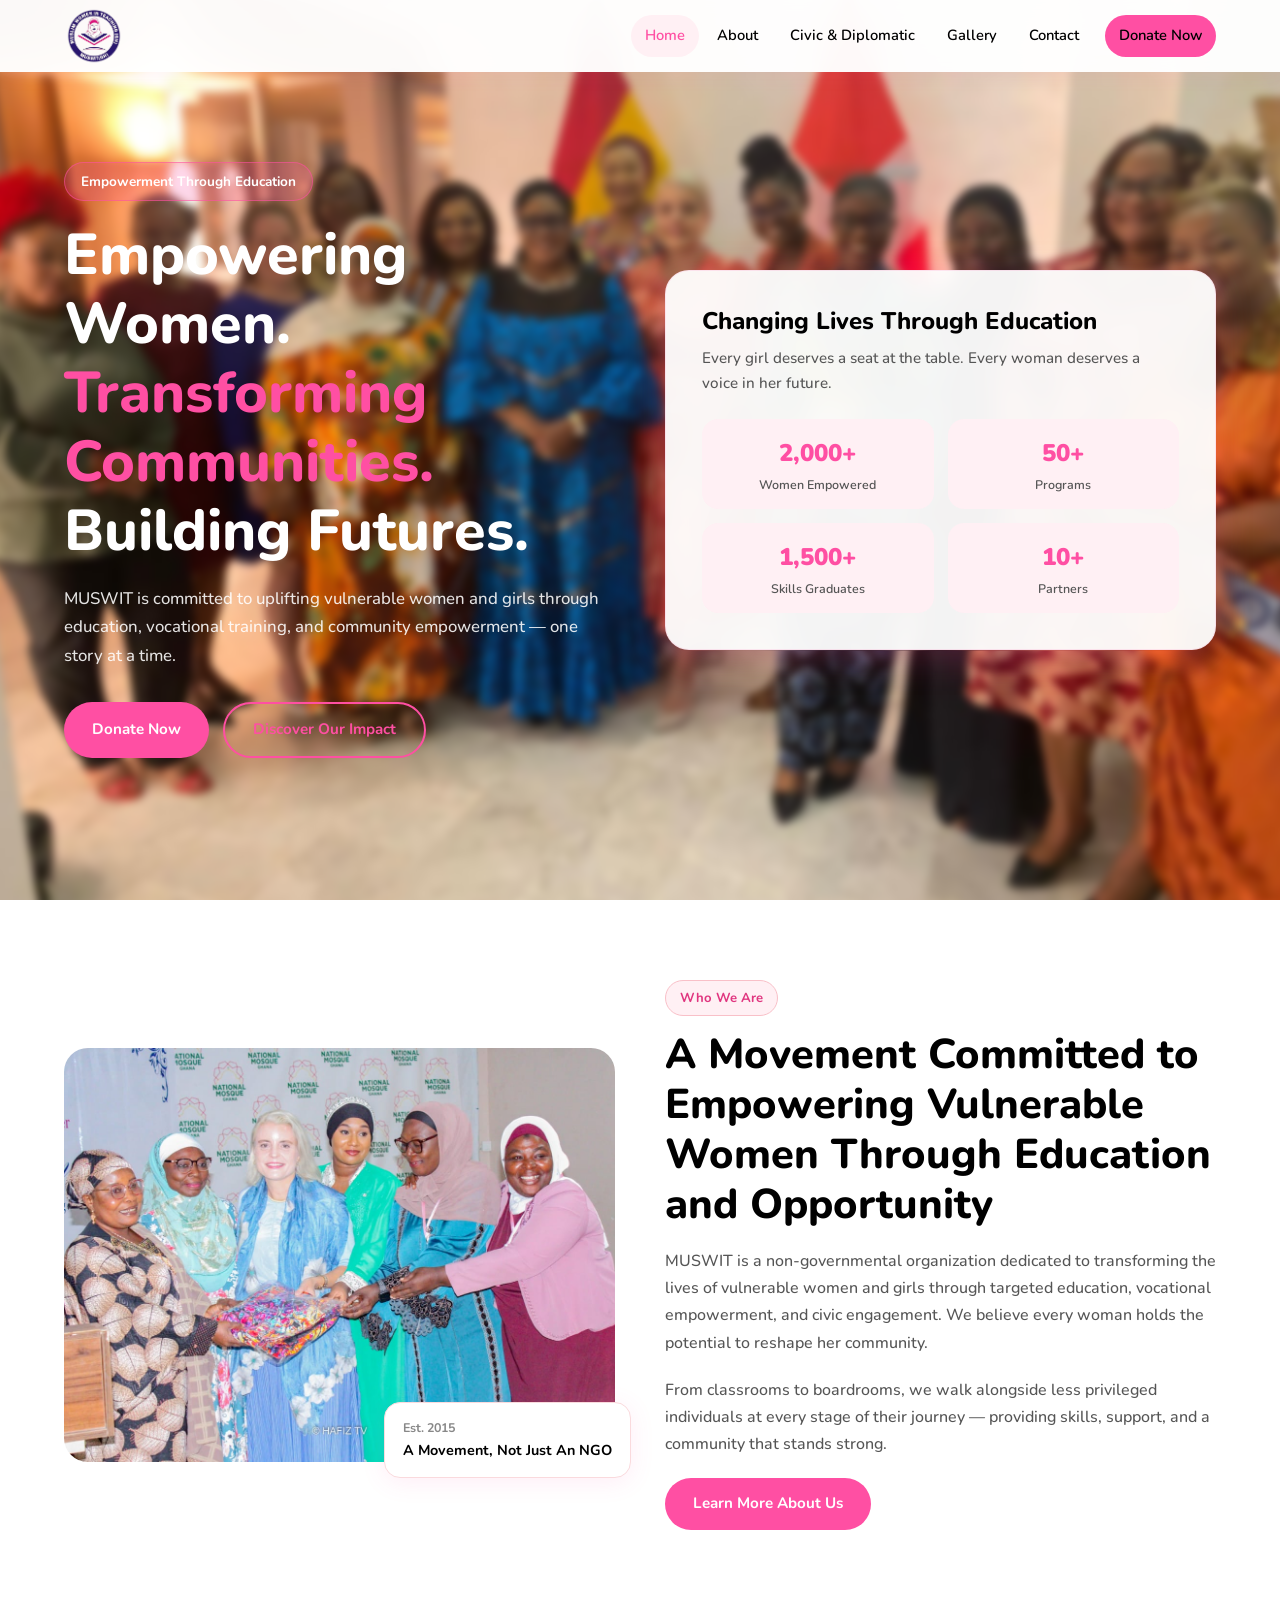
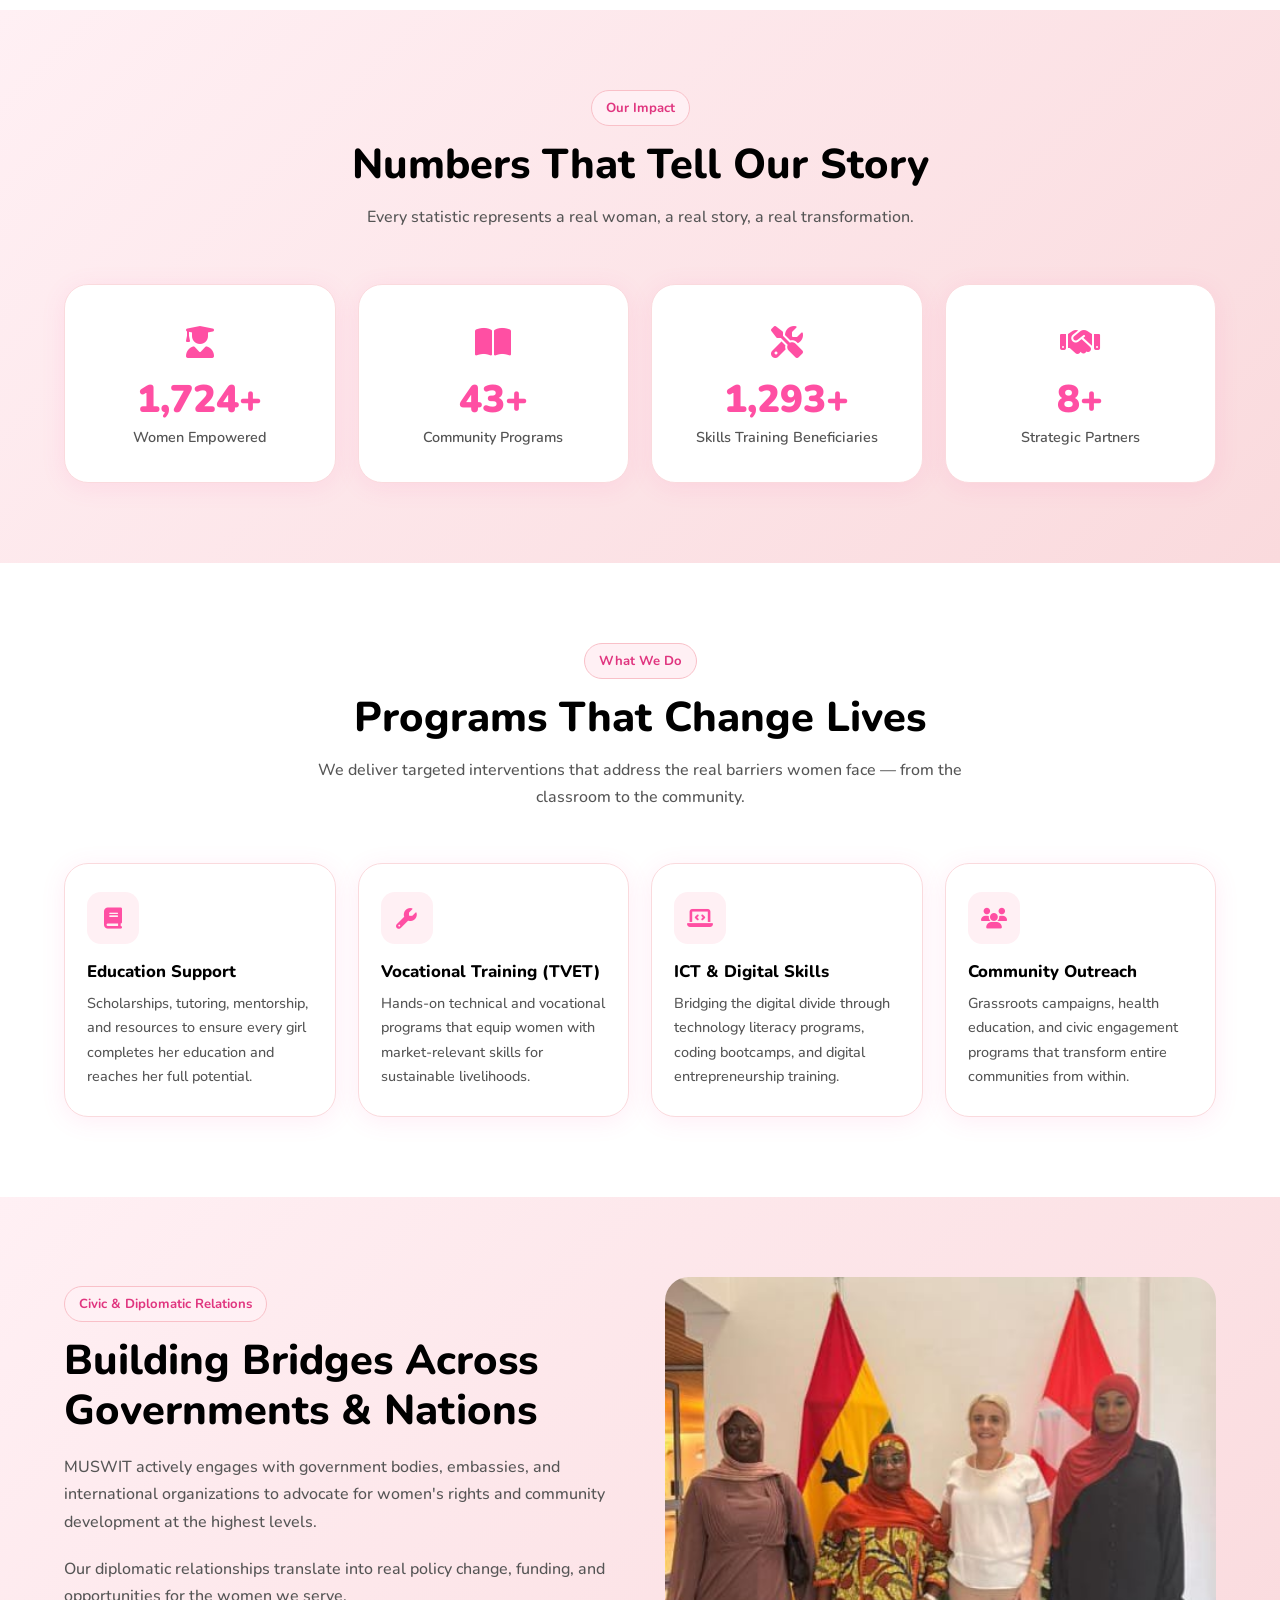
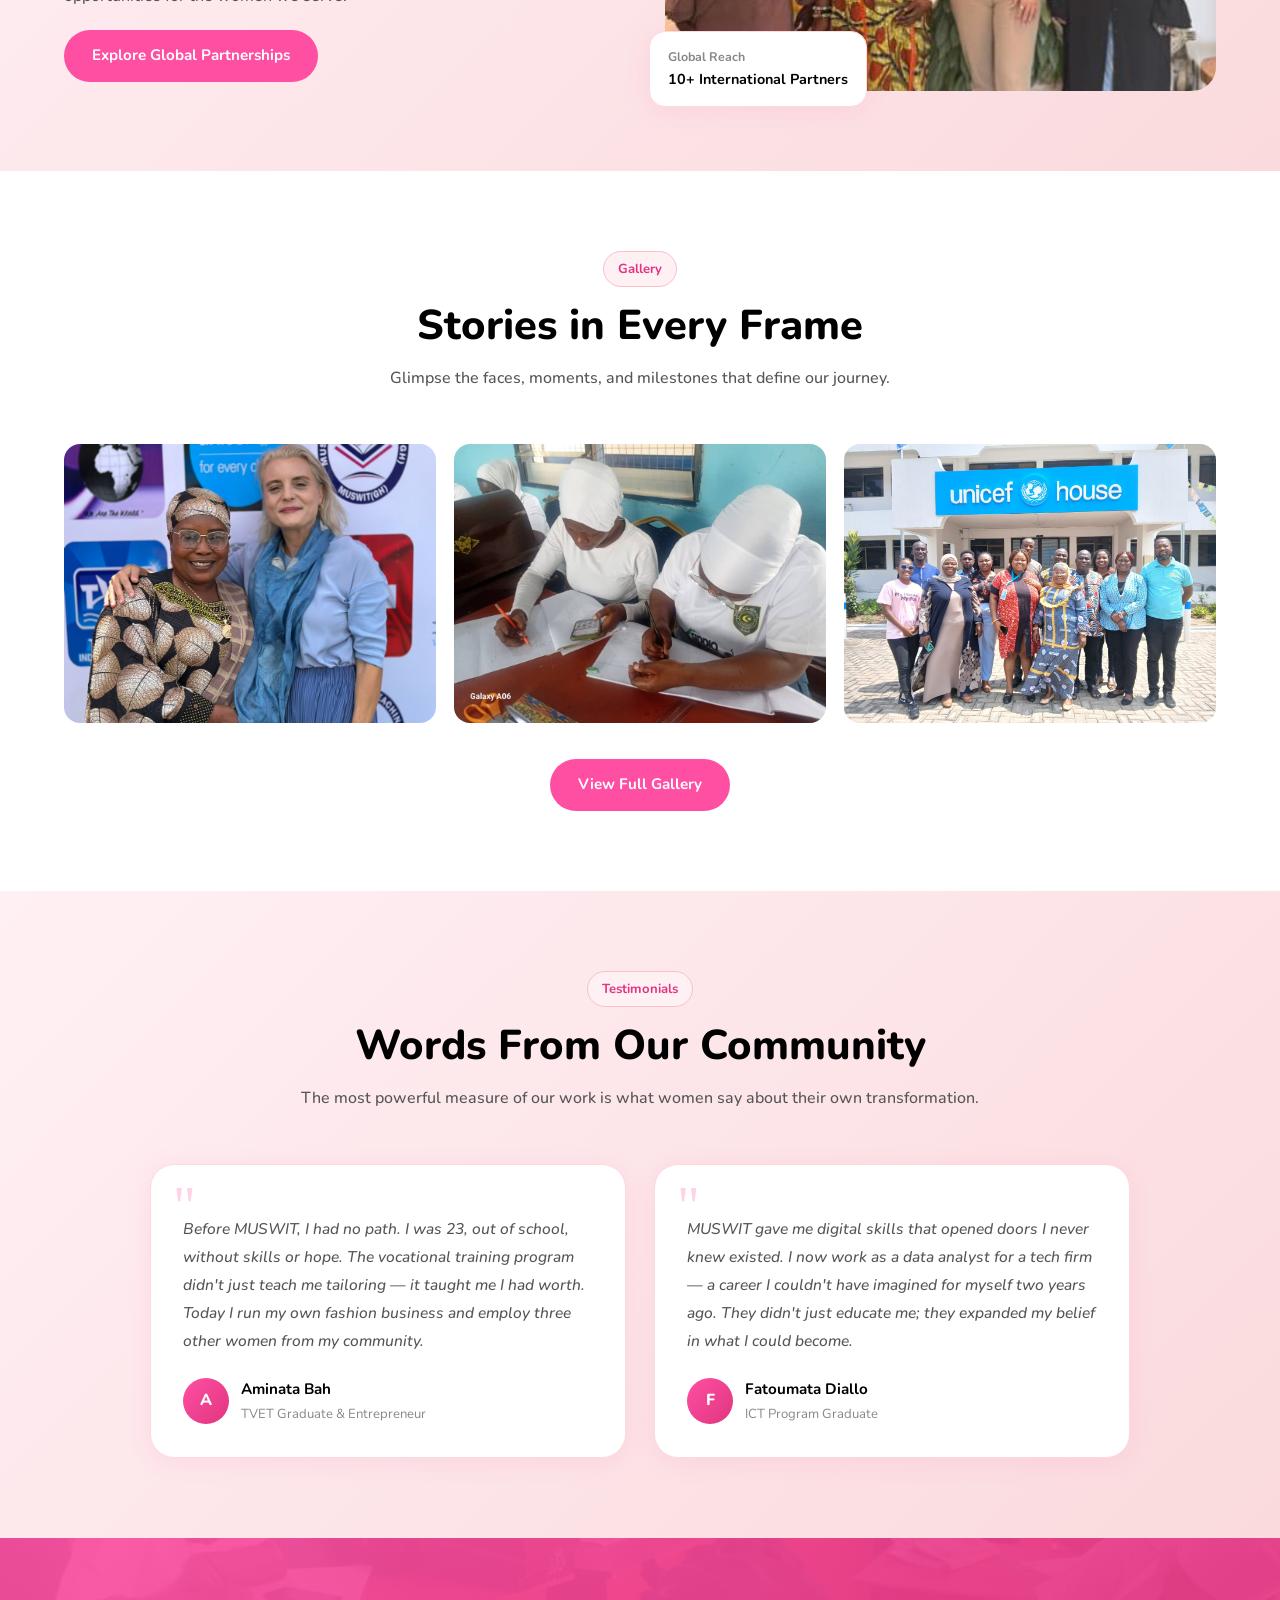
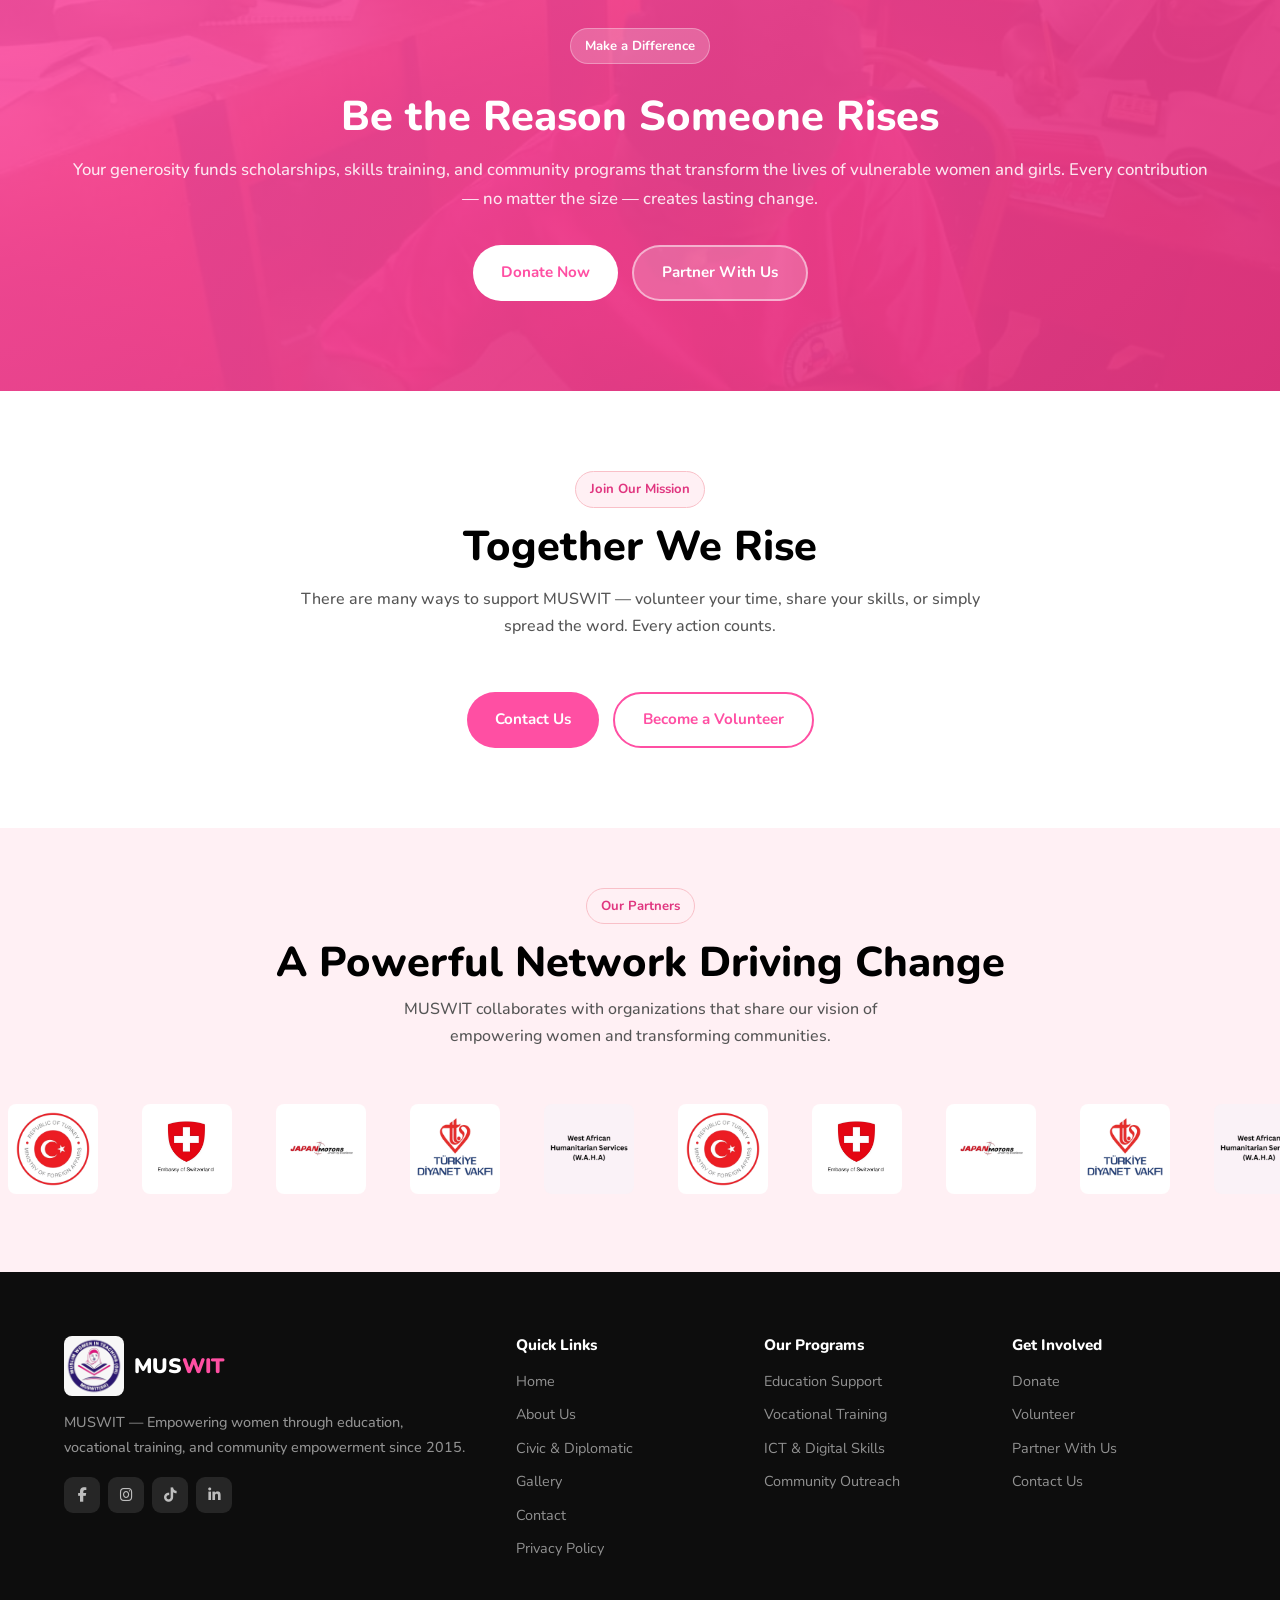
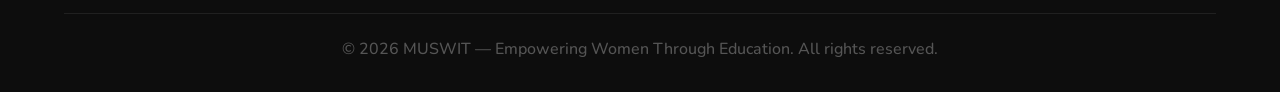
==== commit 0b57faf9: "Replace explicit beneficiary references with more inclusive phrasing such as: “vulnerable women and " ====
--- a/index.html
+++ b/index.html
@@ -3,7 +3,7 @@
 <head>
   <meta charset="UTF-8" />
   <meta name="viewport" content="width=device-width, initial-scale=1.0"/>
-  <title>MUSWIT — Muslim Women in Teaching</title>
+  <title>MUSWIT — Empowering Women Through Education</title>
   <link rel="icon" type="image/png" href="muswit_logo.png" />
   <link rel="stylesheet" href="https://cdnjs.cloudflare.com/ajax/libs/font-awesome/6.5.0/css/all.min.css">
   <link href="https://fonts.googleapis.com/css2?family=Nunito:wght@400;500;600;700;800;900&display=swap" rel="stylesheet">
@@ -49,7 +49,7 @@
     <div class="hero-text">
       <div class="hero-badge">Empowerment Through Education</div>
       <h1 class="hero-title">Empowering Women.<br><span>Transforming Communities.</span><br>Building Futures.</h1>
-      <p class="hero-subtitle">MUSWIT is committed to uplifting women and girls through education, vocational training, and community empowerment — one story at a time.</p>
+      <p class="hero-subtitle">MUSWIT is committed to uplifting vulnerable women and girls through education, vocational training, and community empowerment — one story at a time.</p>
       <div class="hero-buttons">
         <a href="#donate" class="btn">Donate Now</a>
         <a href="about.html" class="btn btn-outline">Discover Our Impact</a>
@@ -96,9 +96,9 @@
     </div>
     <div class="who-text">
       <div class="section-tag">Who We Are</div>
-      <h2>A Movement Committed to Empowering Women Through Education and Opportunity</h2>
-      <p>MUSWIT — Muslim Women in Teaching — is a non-governmental organization dedicated to transforming the lives of women and girls through targeted education, vocational empowerment, and civic engagement. We believe every woman holds the potential to reshape her community.</p>
-      <p>From classrooms to boardrooms, we walk alongside women at every stage of their journey — providing skills, support, and a sisterhood that stands strong.</p>
+      <h2>A Movement Committed to Empowering Vulnerable Women Through Education and Opportunity</h2>
+      <p>MUSWIT is a non-governmental organization dedicated to transforming the lives of vulnerable women and girls through targeted education, vocational empowerment, and civic engagement. We believe every woman holds the potential to reshape her community.</p>
+      <p>From classrooms to boardrooms, we walk alongside less privileged individuals at every stage of their journey — providing skills, support, and a community that stands strong.</p>
       <a href="about.html" class="btn">Learn More About Us</a>
     </div>
   </div>
@@ -249,7 +249,7 @@
   <div class="container">
     <div class="section-tag" style="background:rgba(255,255,255,0.2);color:#fff;border-color:rgba(255,255,255,0.3);">Make a Difference</div>
     <h2 style="margin-top:14px;">Be the Reason Someone Rises</h2>
-    <p>Your generosity funds scholarships, skills training, and community programs that transform women's lives. Every contribution — no matter the size — creates lasting change.</p>
+    <p>Your generosity funds scholarships, skills training, and community programs that transform the lives of vulnerable women and girls. Every contribution — no matter the size — creates lasting change.</p>
     <div class="donation-buttons">
       <a href="#" class="btn btn-white">Donate Now</a>
       <a href="contact.html" class="btn" style="background:rgba(255,255,255,0.2);border:2px solid rgba(255,255,255,0.5);">Partner With Us</a>
@@ -334,7 +334,7 @@
                 <span class="logo-icon"><img src="muswit logo1.jpeg" style="height: 60px !important ;width: 60px !important;"></span>
         <div class="footer-logo-text">MUS<span>WIT</span></div>
       </div>
-      <p>Muslim Women in Teaching — Empowering women through education, vocational training, and community empowerment since 2015.</p>
+      <p>MUSWIT — Empowering women through education, vocational training, and community empowerment since 2015.</p>
       <div class="footer-socials">
         <a href="https://facebook.com/yourpage" class="footer-social-btn" aria-label="Facebook"><i class="fab fa-facebook-f"></i></a>
         <a href="https://instagram.com/yourpage" class="footer-social-btn" aria-label="Instagram"><i class="fab fa-instagram"></i></a>
@@ -367,7 +367,7 @@
     </div>
   </div>
   <div class="footer-bottom">
-    <p>&copy; 2026 MUSWIT — Muslim Women in Teaching. All rights reserved.</p>
+    <p>&copy; 2026 MUSWIT — Empowering Women Through Education. All rights reserved.</p>
   </div>
 </footer>
 
--- a/style.css
+++ b/style.css
@@ -589,50 +589,173 @@
 
 /* ===== PRIVACY POLICY ===== */
 .policy-section {
-  max-width: 950px;
+  max-width: 1200px;
   margin: 0 auto;
-}
+  padding: 60px 5% !important;
+}
+
+.policy-container {
+  display: grid;
+  grid-template-columns: 280px 1fr;
+  gap: 40px;
+}
+
+.policy-toc {
+  position: sticky;
+  top: 100px;
+  background: linear-gradient(135deg, var(--pink-pale) 0%, #fef5f7 100%);
+  border: 2px solid var(--pink-light);
+  border-radius: var(--radius-lg);
+  padding: 24px;
+  height: fit-content;
+  box-shadow: 0 4px 16px rgba(255, 79, 163, 0.08);
+}
+
+.policy-toc h3 {
+  font-size: 0.95rem;
+  font-weight: 800;
+  color: var(--pink-main);
+  margin: 0 0 18px 0;
+  display: flex;
+  align-items: center;
+  gap: 8px;
+  border-bottom: 2px solid var(--pink-main);
+  padding-bottom: 12px;
+}
+
+.policy-toc ol {
+  margin: 0;
+  padding: 0;
+  list-style: none;
+}
+
+.policy-toc li {
+  margin-bottom: 8px;
+  font-size: 0.85rem;
+}
+
+.policy-toc li a {
+  color: var(--gray);
+  text-decoration: none;
+  transition: all 0.3s ease;
+  display: block;
+  padding: 6px 8px;
+  border-radius: 6px;
+  font-weight: 500;
+}
+
+.policy-toc li a:hover {
+  color: var(--pink-main);
+  background: rgba(255, 79, 163, 0.08);
+  padding-left: 12px;
+}
+
 .policy-content {
   background: #fff;
   border-radius: var(--radius-lg);
   padding: 40px;
-  box-shadow: var(--shadow);
+  box-shadow: 0 4px 24px rgba(0, 0, 0, 0.08);
   border: 1px solid var(--pink-light);
 }
+
+.policy-intro-badge {
+  background: linear-gradient(135deg, rgba(255, 79, 163, 0.1) 0%, rgba(255, 79, 163, 0.05) 100%);
+  border-left: 4px solid var(--pink-main);
+  padding: 18px 22px;
+  border-radius: 8px;
+  margin-bottom: 36px;
+  display: flex;
+  align-items: center;
+  gap: 14px;
+  font-weight: 600;
+  color: var(--gray);
+}
+
+.policy-intro-badge i {
+  font-size: 1.4rem;
+  color: var(--pink-main);
+  flex-shrink: 0;
+}
+
+.policy-content section {
+  margin-bottom: 36px;
+  padding-bottom: 28px;
+  border-bottom: 1px solid var(--pink-light);
+}
+
+.policy-content section:last-child {
+  border-bottom: none;
+}
+
 .policy-content h2 {
-  font-size: 1.4rem;
-  margin-top: 32px;
-  margin-bottom: 16px;
+  font-size: 1.45rem;
+  margin: 0 0 16px 0;
   color: var(--black);
-  border-top: 2px solid var(--pink-light);
-  padding-top: 20px;
-}
-.policy-content h2:first-child {
-  border-top: none;
-  margin-top: 0;
-  padding-top: 0;
-}
+  font-weight: 800;
+  border-left: 4px solid var(--pink-main);
+  padding-left: 14px;
+}
+
 .policy-content h3 {
   font-size: 1.1rem;
-  margin-top: 20px;
-  margin-bottom: 12px;
+  margin: 24px 0 12px 0;
   color: var(--pink-main);
   font-weight: 700;
 }
+
 .policy-content p {
   margin-bottom: 14px;
-  font-size: 0.95rem;
+  font-size: 0.97rem;
+  line-height: 1.8;
+  color: var(--gray);
+}
+
+.policy-content ul, .policy-content ol {
+  margin: 14px 0 14px 32px;
+  font-size: 0.97rem;
+}
+
+.policy-content ul li, .policy-content ol li {
+  margin-bottom: 10px;
+  color: var(--gray);
   line-height: 1.7;
-  color: var(--gray);
-}
-.policy-content ul {
-  margin: 14px 0 14px 24px;
-  font-size: 0.95rem;
-}
-.policy-content ul li {
+}
+
+.policy-content a {
+  color: var(--pink-main);
+  text-decoration: none;
+  font-weight: 600;
+  transition: all 0.2s ease;
+  border-bottom: 2px solid transparent;
+}
+
+.policy-content a:hover {
+  border-bottom-color: var(--pink-main);
+}
+
+.policy-content strong {
+  color: var(--black);
+  font-weight: 700;
+}
+
+.policy-footer-badge {
+  background: linear-gradient(135deg, var(--pink-pale) 0%, var(--pink-light) 100%);
+  padding: 32px;
+  border-radius: var(--radius-lg);
+  margin-top: 40px;
+  text-align: center;
+  border: 1px solid var(--pink-mid);
+  box-shadow: 0 4px 24px rgba(255, 79, 163, 0.12);
+}
+
+.policy-footer-badge h3 {
+  margin-top: 0;
   margin-bottom: 8px;
-  color: var(--gray);
-  list-style-type: disc;
+  font-size: 1.2rem;
+}
+
+.policy-footer-badge p {
+  margin: 8px 0;
 }
 
 /* ===== ABOUT VALUES ===== */
@@ -1063,8 +1186,10 @@
   .page-hero { padding: 110px 5% 60px; }
   
   /* POLICY */
+  .policy-container { grid-template-columns: 1fr; }
+  .policy-toc { position: static; margin-bottom: 24px; }
   .policy-content { padding: 24px; }
-  .policy-content h2 { font-size: 1.2rem; margin-top: 24px; }
+  .policy-content h2 { font-size: 1.25rem; }
   .policy-content h3 { font-size: 1rem; }
   
   /* GRIDS */
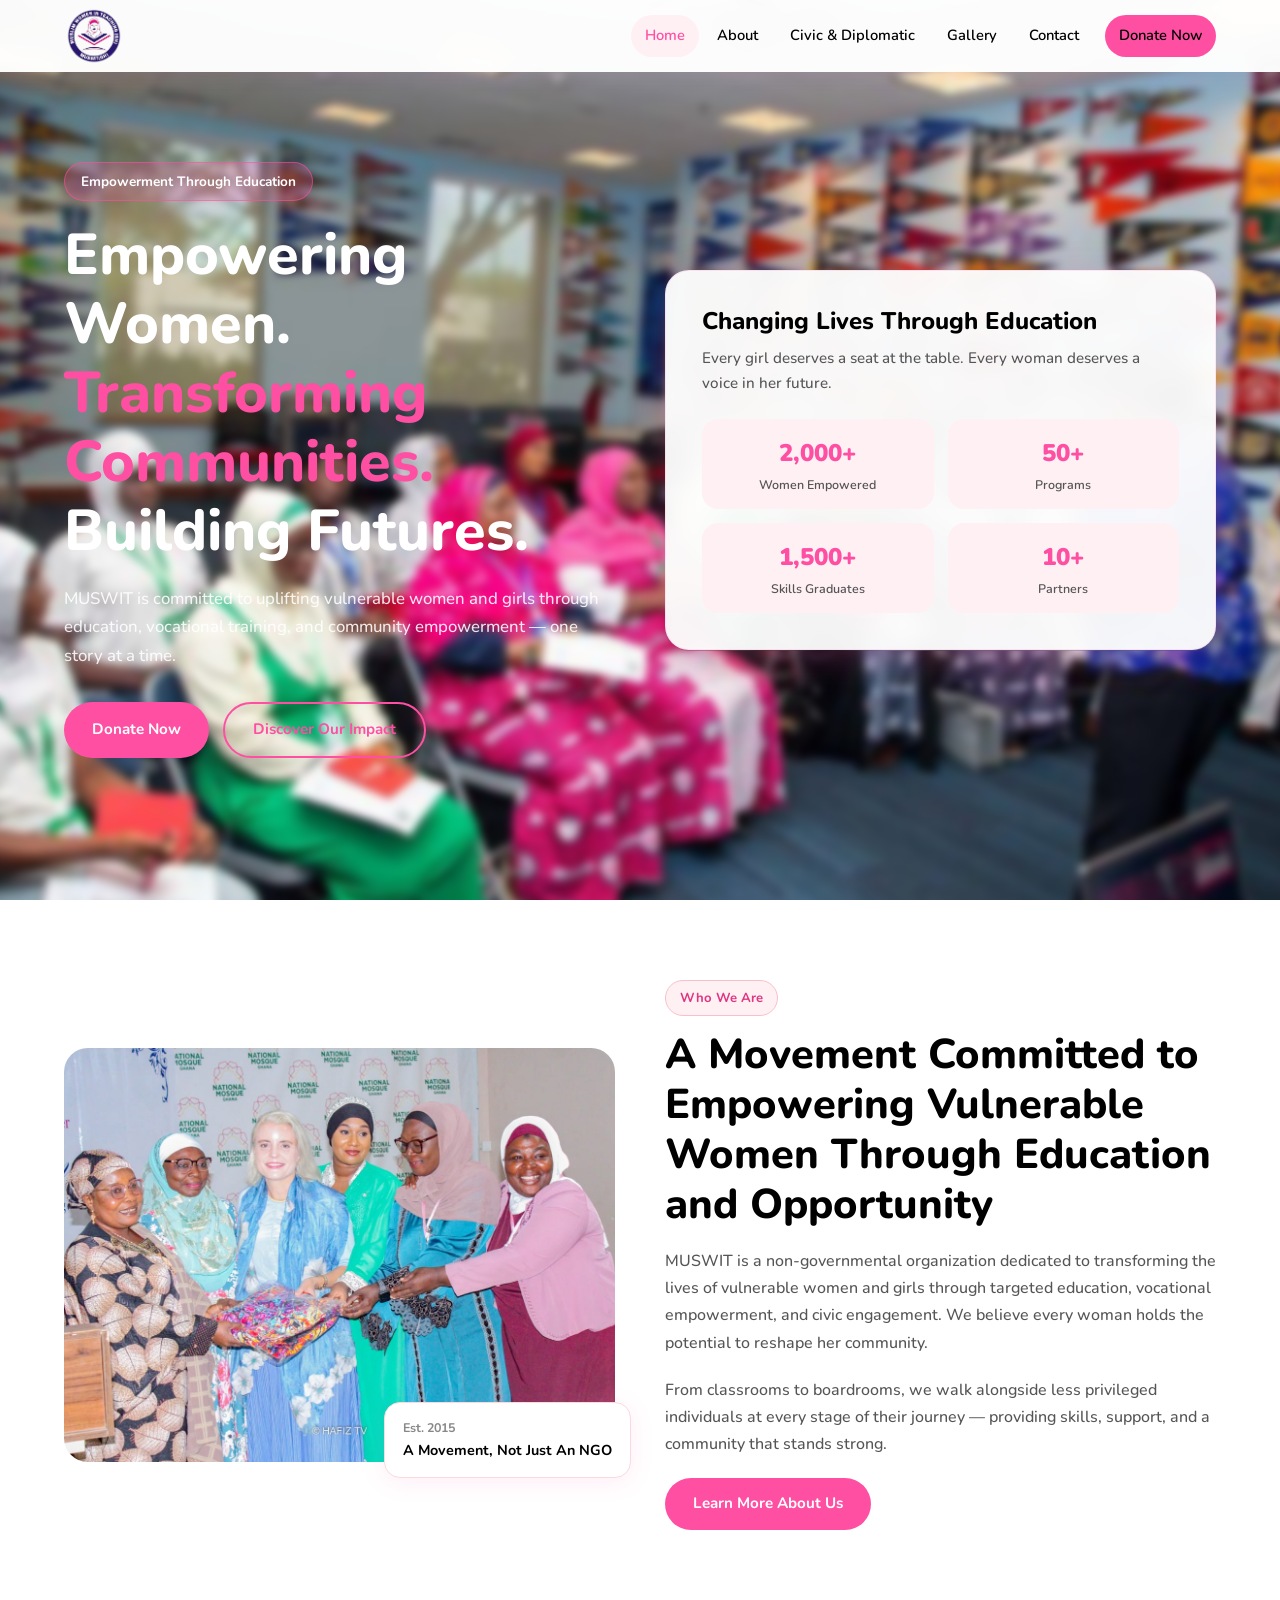
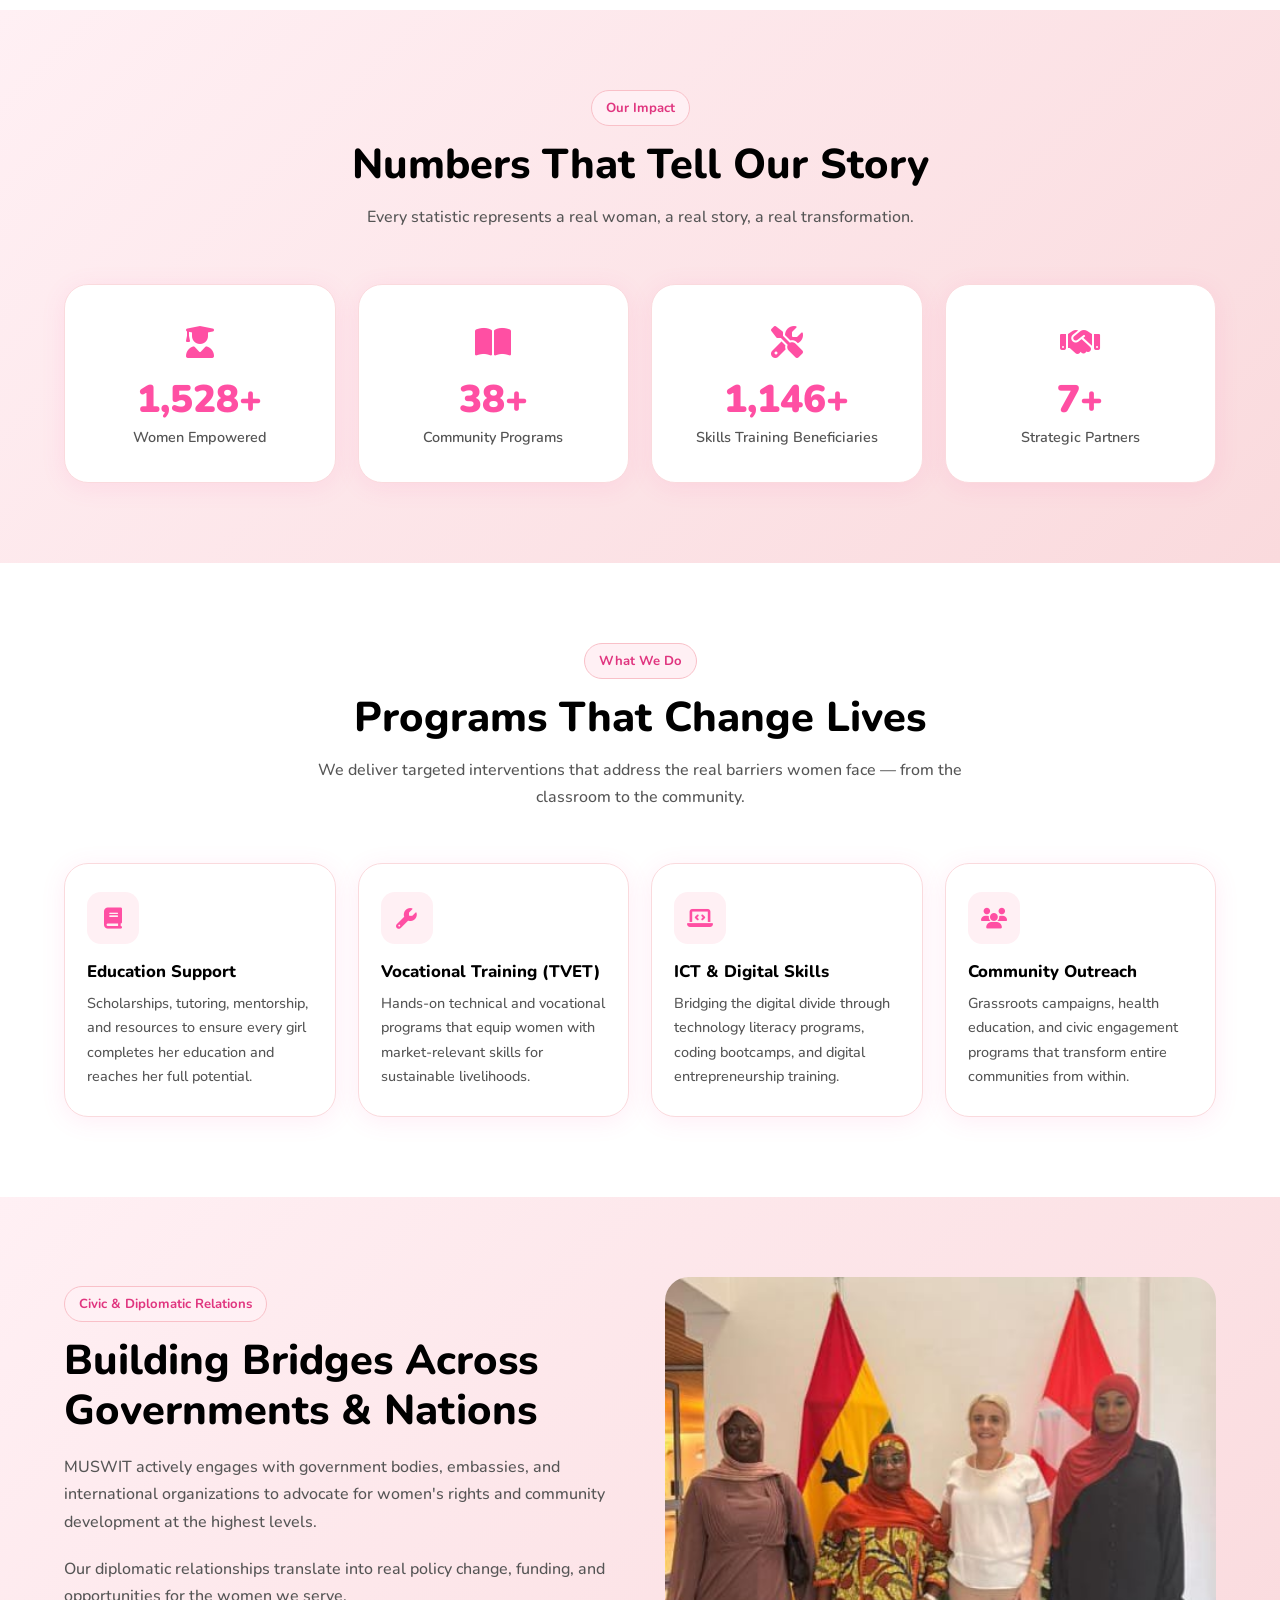
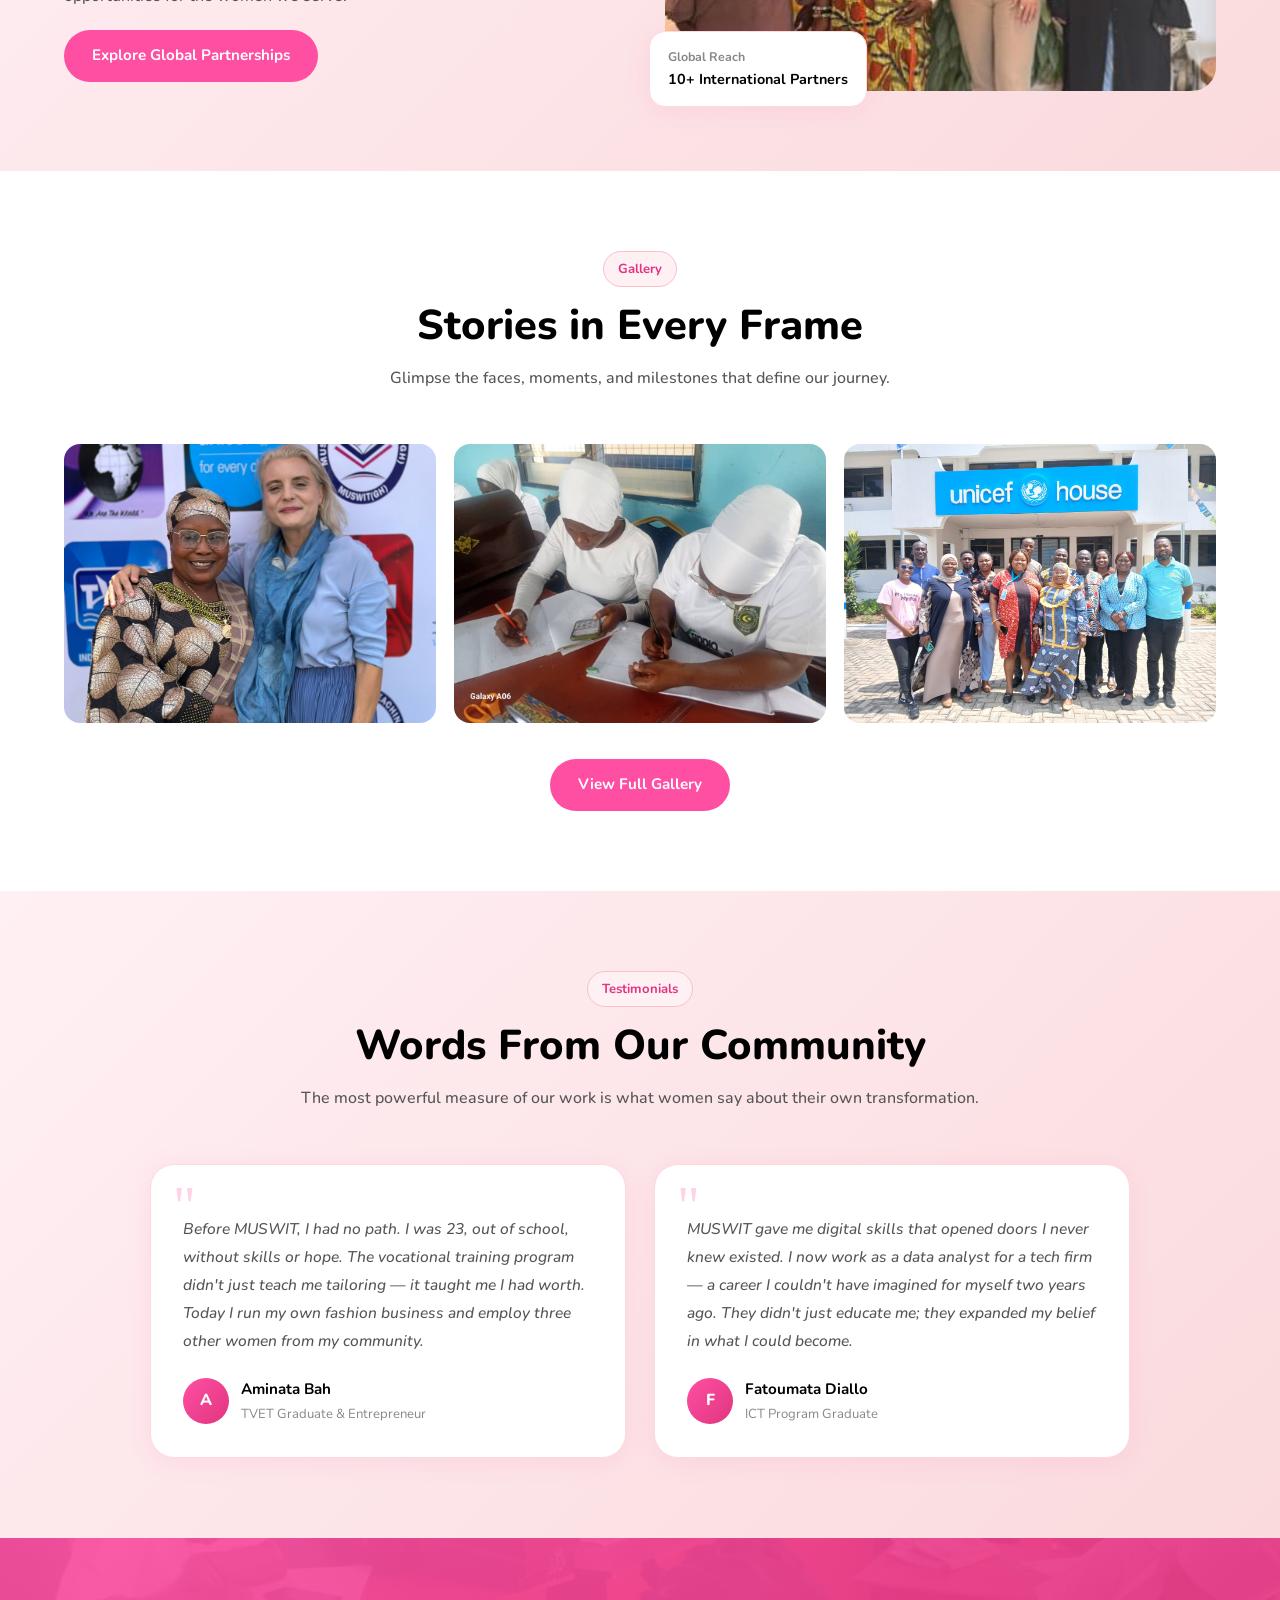
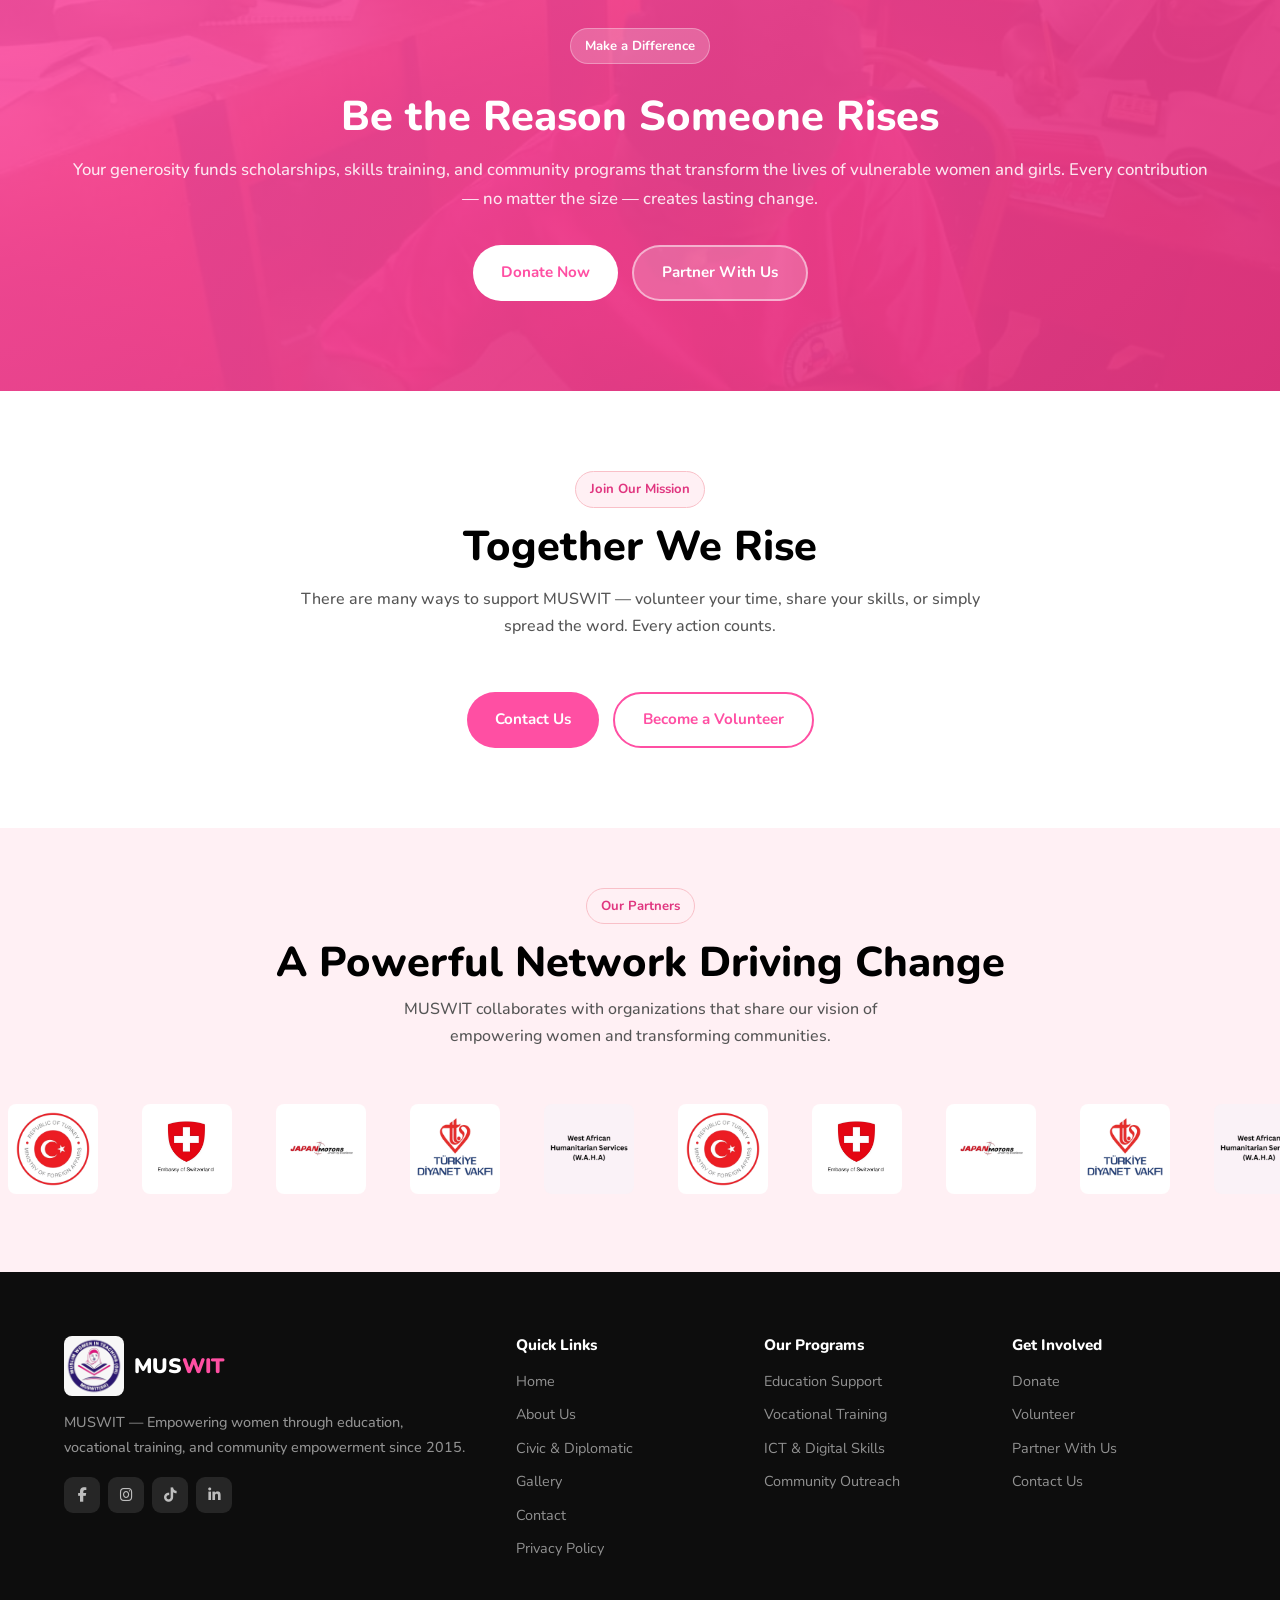
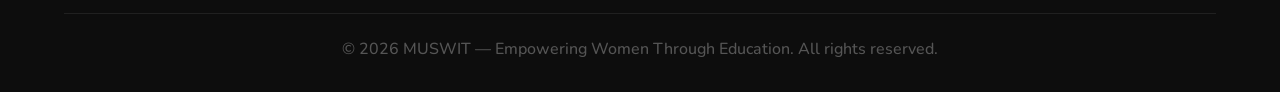
==== commit 0c4c3100: "Updated the donation links across the site to open the Paystack page, including Donate Now, Support " ====
--- a/index.html
+++ b/index.html
@@ -22,7 +22,7 @@
     <a href="civic.html">Civic &amp; Diplomatic</a>
     <a href="gallery.html">Gallery</a>
     <a href="contact.html">Contact</a>
-    <a href="#donate" class="btn nav-donate">Donate Now</a>
+    <a href="https://paystack.shop/pay/muswit" class="btn nav-donate">Donate Now</a>
   </div>
   <button class="hamburger" aria-label="Menu"><span></span><span></span><span></span></button>
 </nav>
@@ -32,7 +32,7 @@
   <a href="civic.html">Civic &amp; Diplomatic</a>
   <a href="gallery.html">Gallery</a>
   <a href="contact.html">Contact</a>
-  <a href="#donate" class="btn">Donate Now</a>
+  <a href="https://paystack.shop/pay/muswit" class="btn">Donate Now</a>
 </div>
 
 <!-- HERO -->
@@ -51,7 +51,7 @@
       <h1 class="hero-title">Empowering Women.<br><span>Transforming Communities.</span><br>Building Futures.</h1>
       <p class="hero-subtitle">MUSWIT is committed to uplifting vulnerable women and girls through education, vocational training, and community empowerment — one story at a time.</p>
       <div class="hero-buttons">
-        <a href="#donate" class="btn">Donate Now</a>
+        <a href="https://paystack.shop/pay/muswit" class="btn">Donate Now</a>
         <a href="about.html" class="btn btn-outline">Discover Our Impact</a>
       </div>
     </div>
@@ -251,7 +251,7 @@
     <h2 style="margin-top:14px;">Be the Reason Someone Rises</h2>
     <p>Your generosity funds scholarships, skills training, and community programs that transform the lives of vulnerable women and girls. Every contribution — no matter the size — creates lasting change.</p>
     <div class="donation-buttons">
-      <a href="#" class="btn btn-white">Donate Now</a>
+      <a href="https://paystack.shop/pay/muswit" class="btn btn-white">Donate Now</a>
       <a href="contact.html" class="btn" style="background:rgba(255,255,255,0.2);border:2px solid rgba(255,255,255,0.5);">Partner With Us</a>
     </div>
   </div>
@@ -360,7 +360,7 @@
     </div>
     <div class="footer-col">
       <h4>Get Involved</h4>
-      <a href="#donate"></i>Donate</a>
+      <a href="https://paystack.shop/pay/muswit"></i>Donate</a>
       <a href="contact.html"></i>Volunteer</a>
       <a href="contact.html"></i>Partner With Us</a>
       <a href="contact.html"></i>Contact Us</a>
